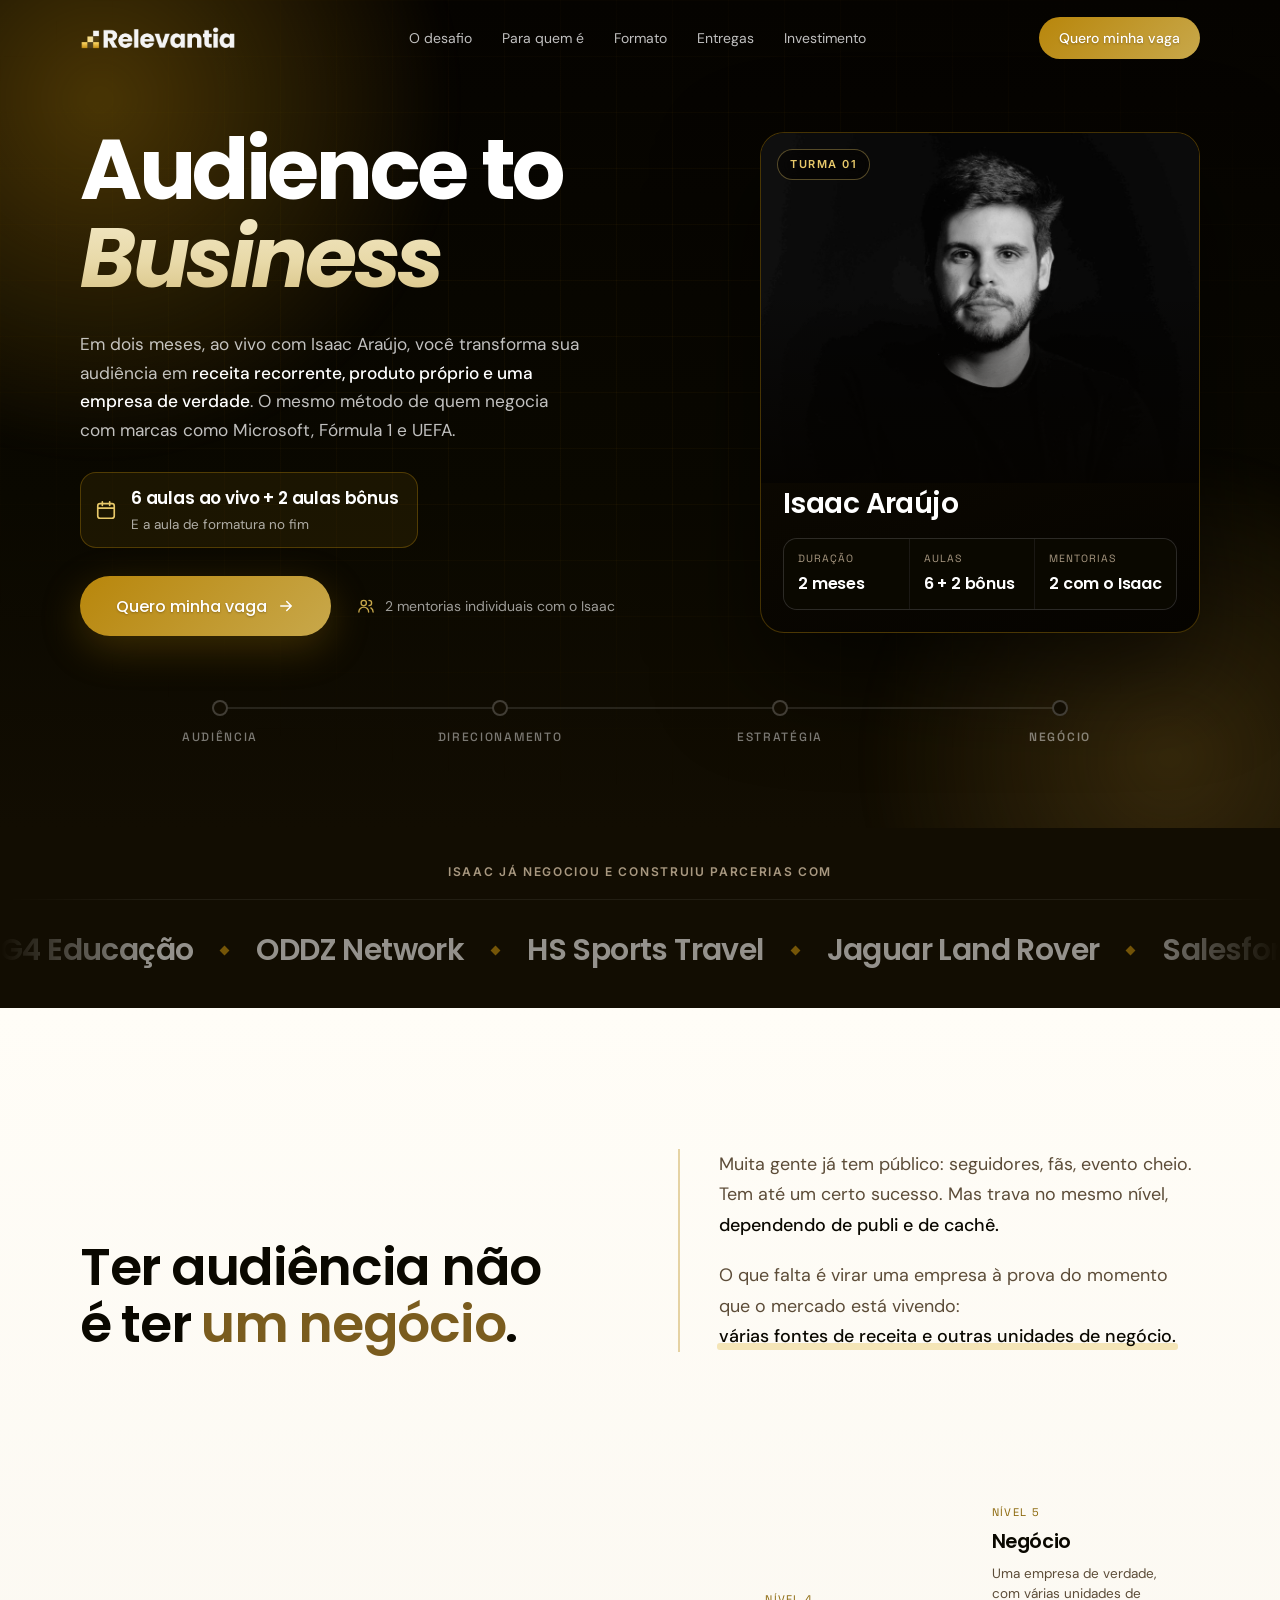
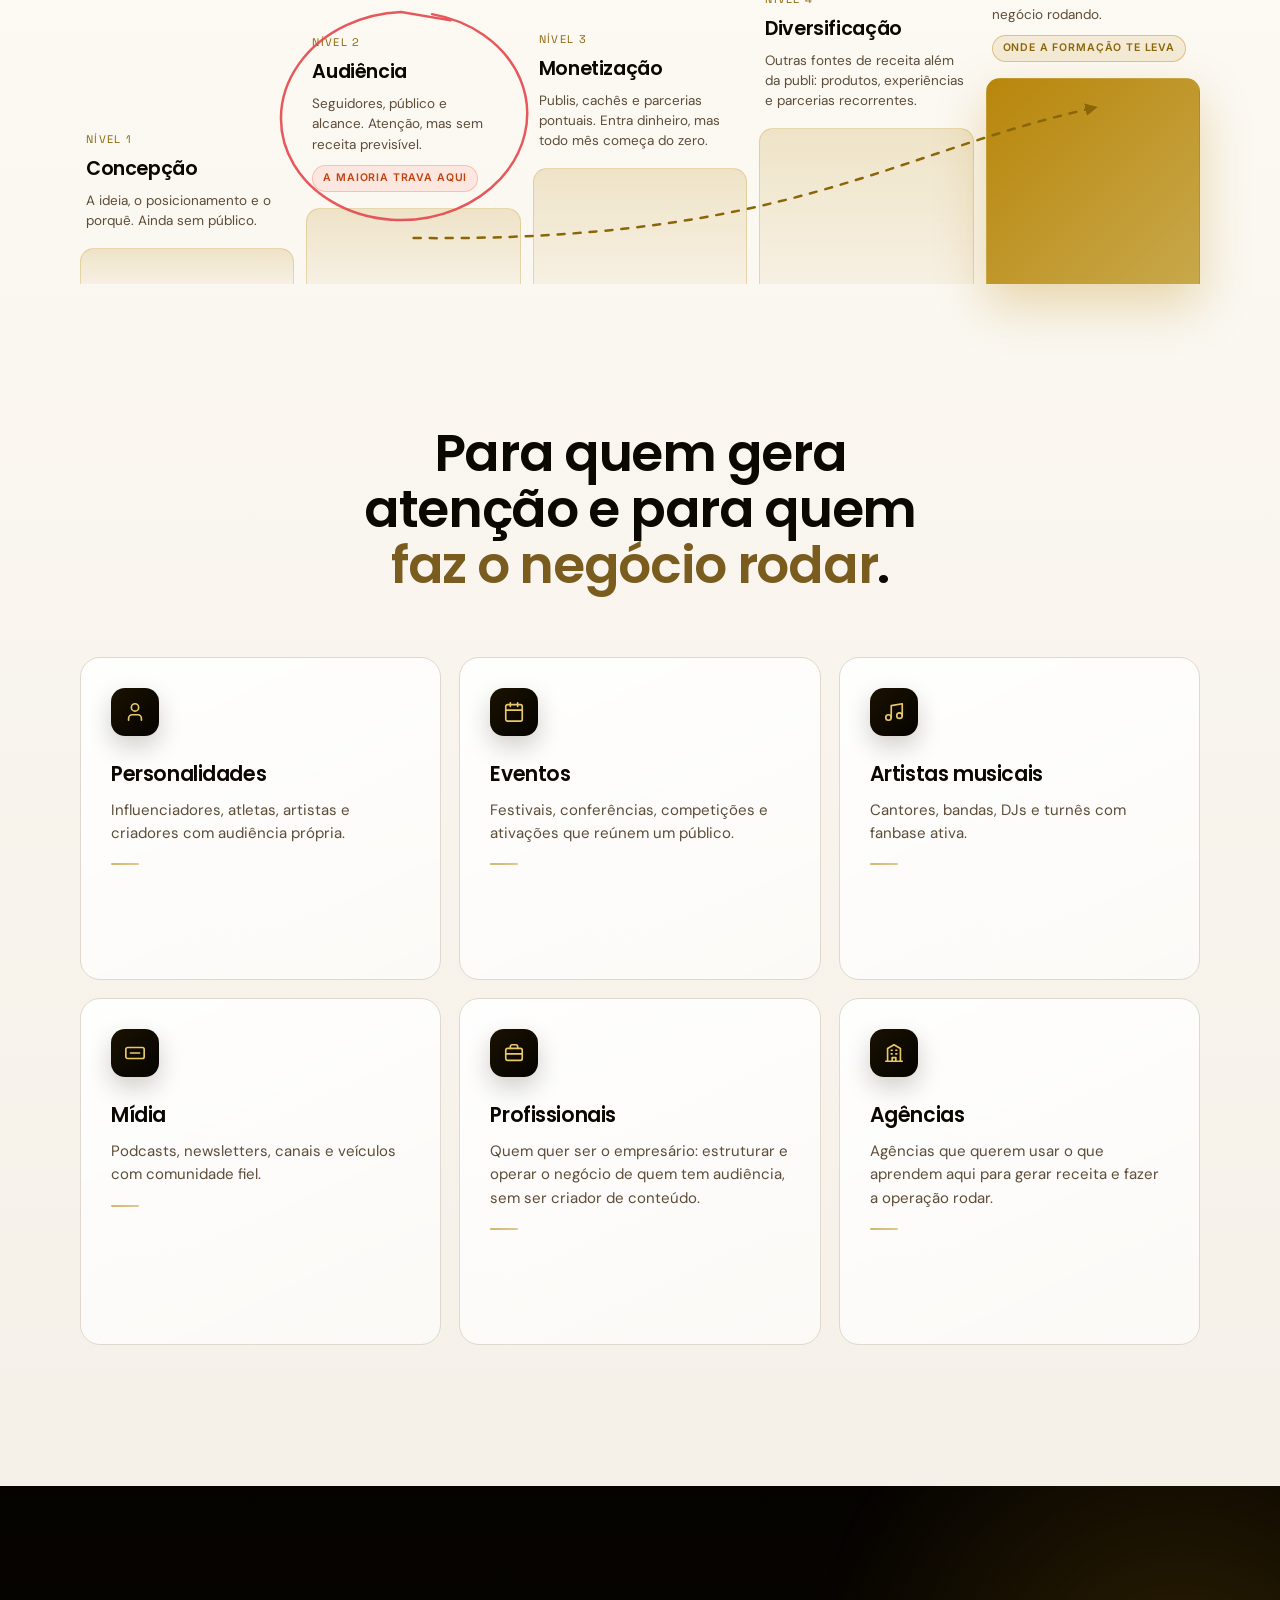
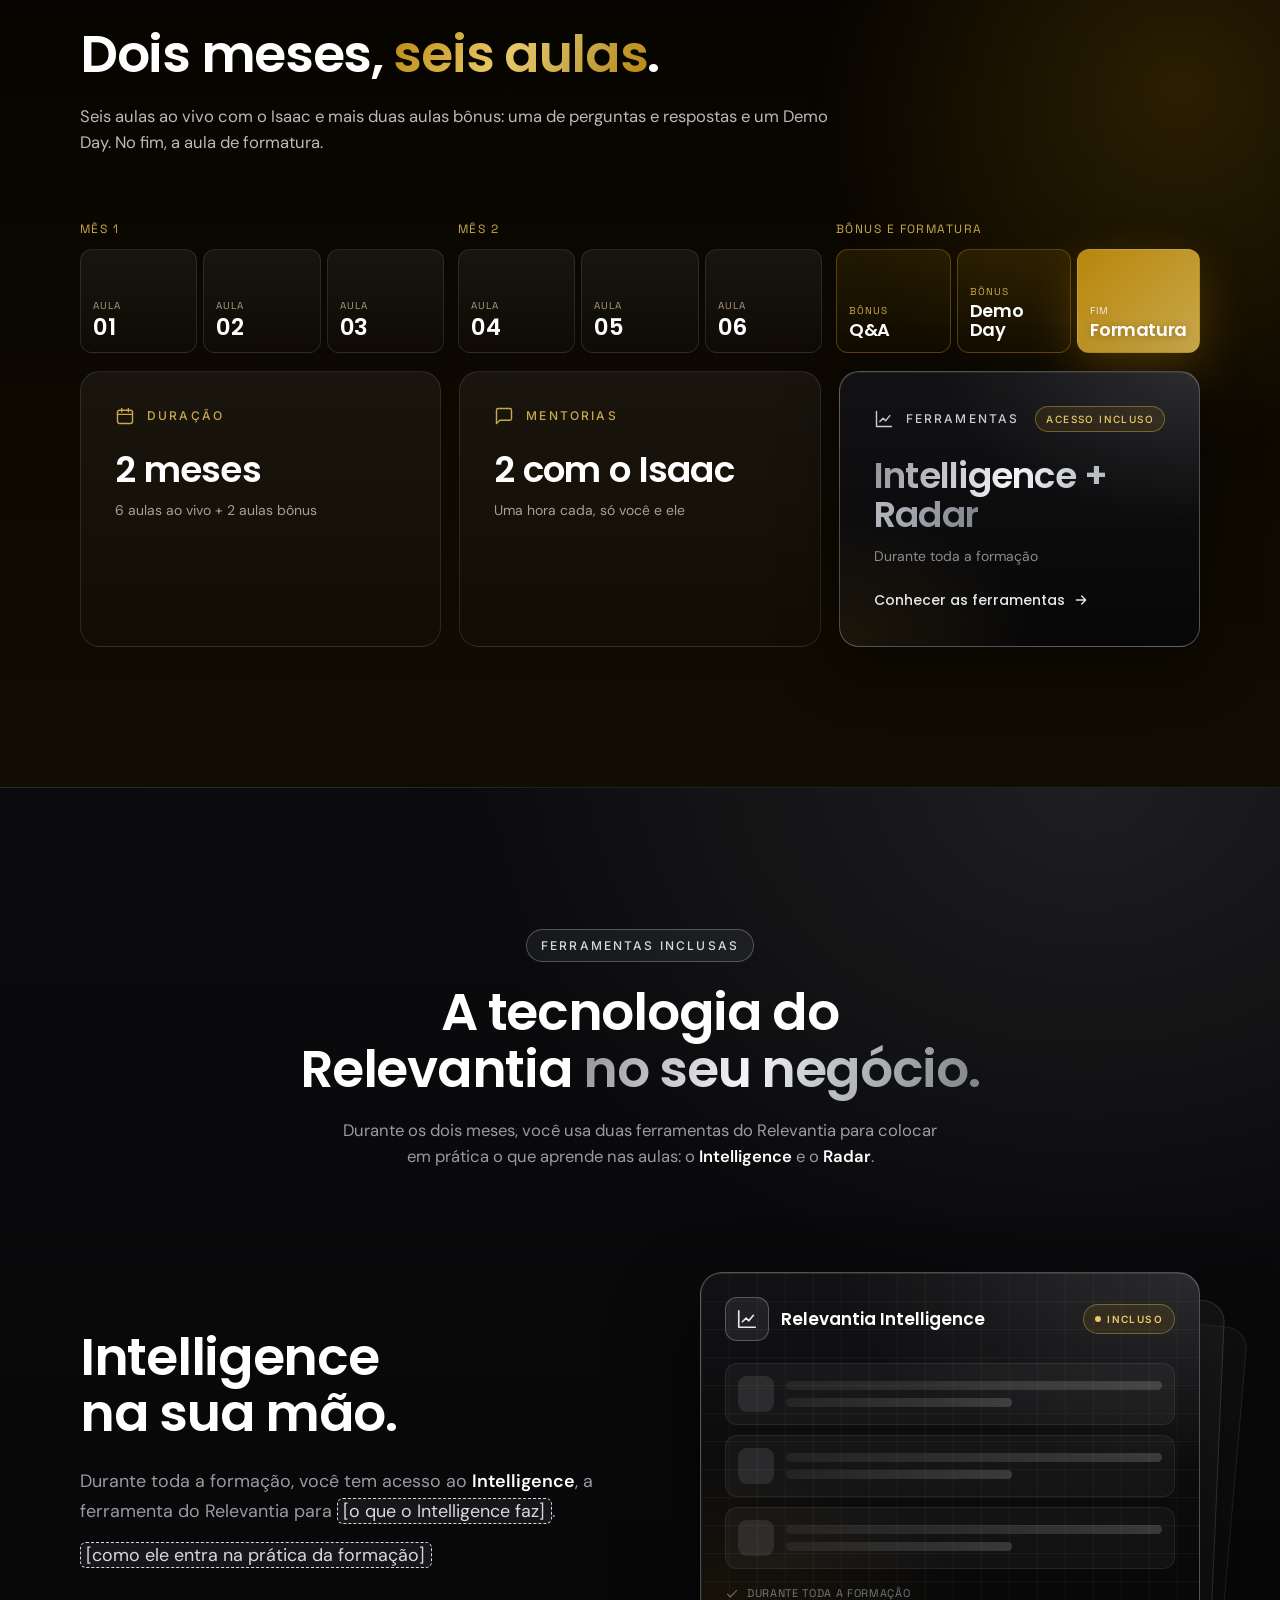
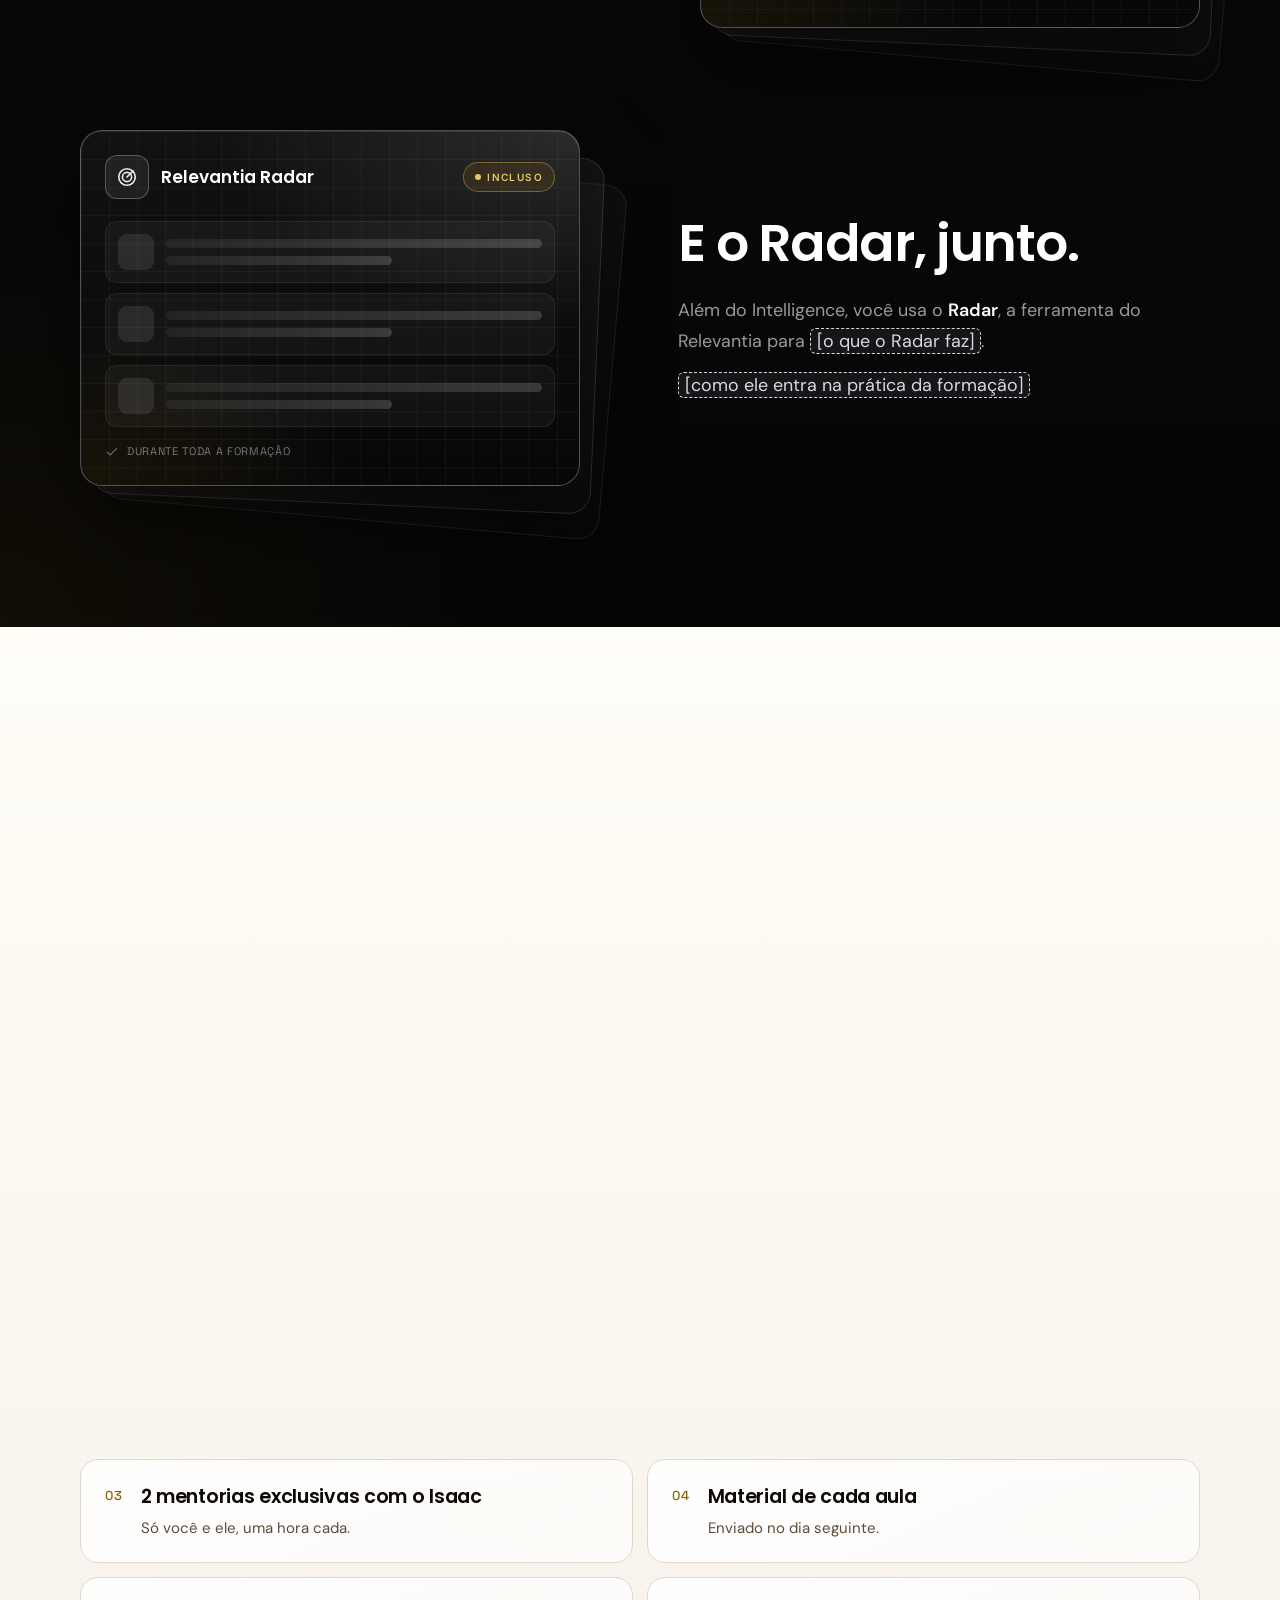
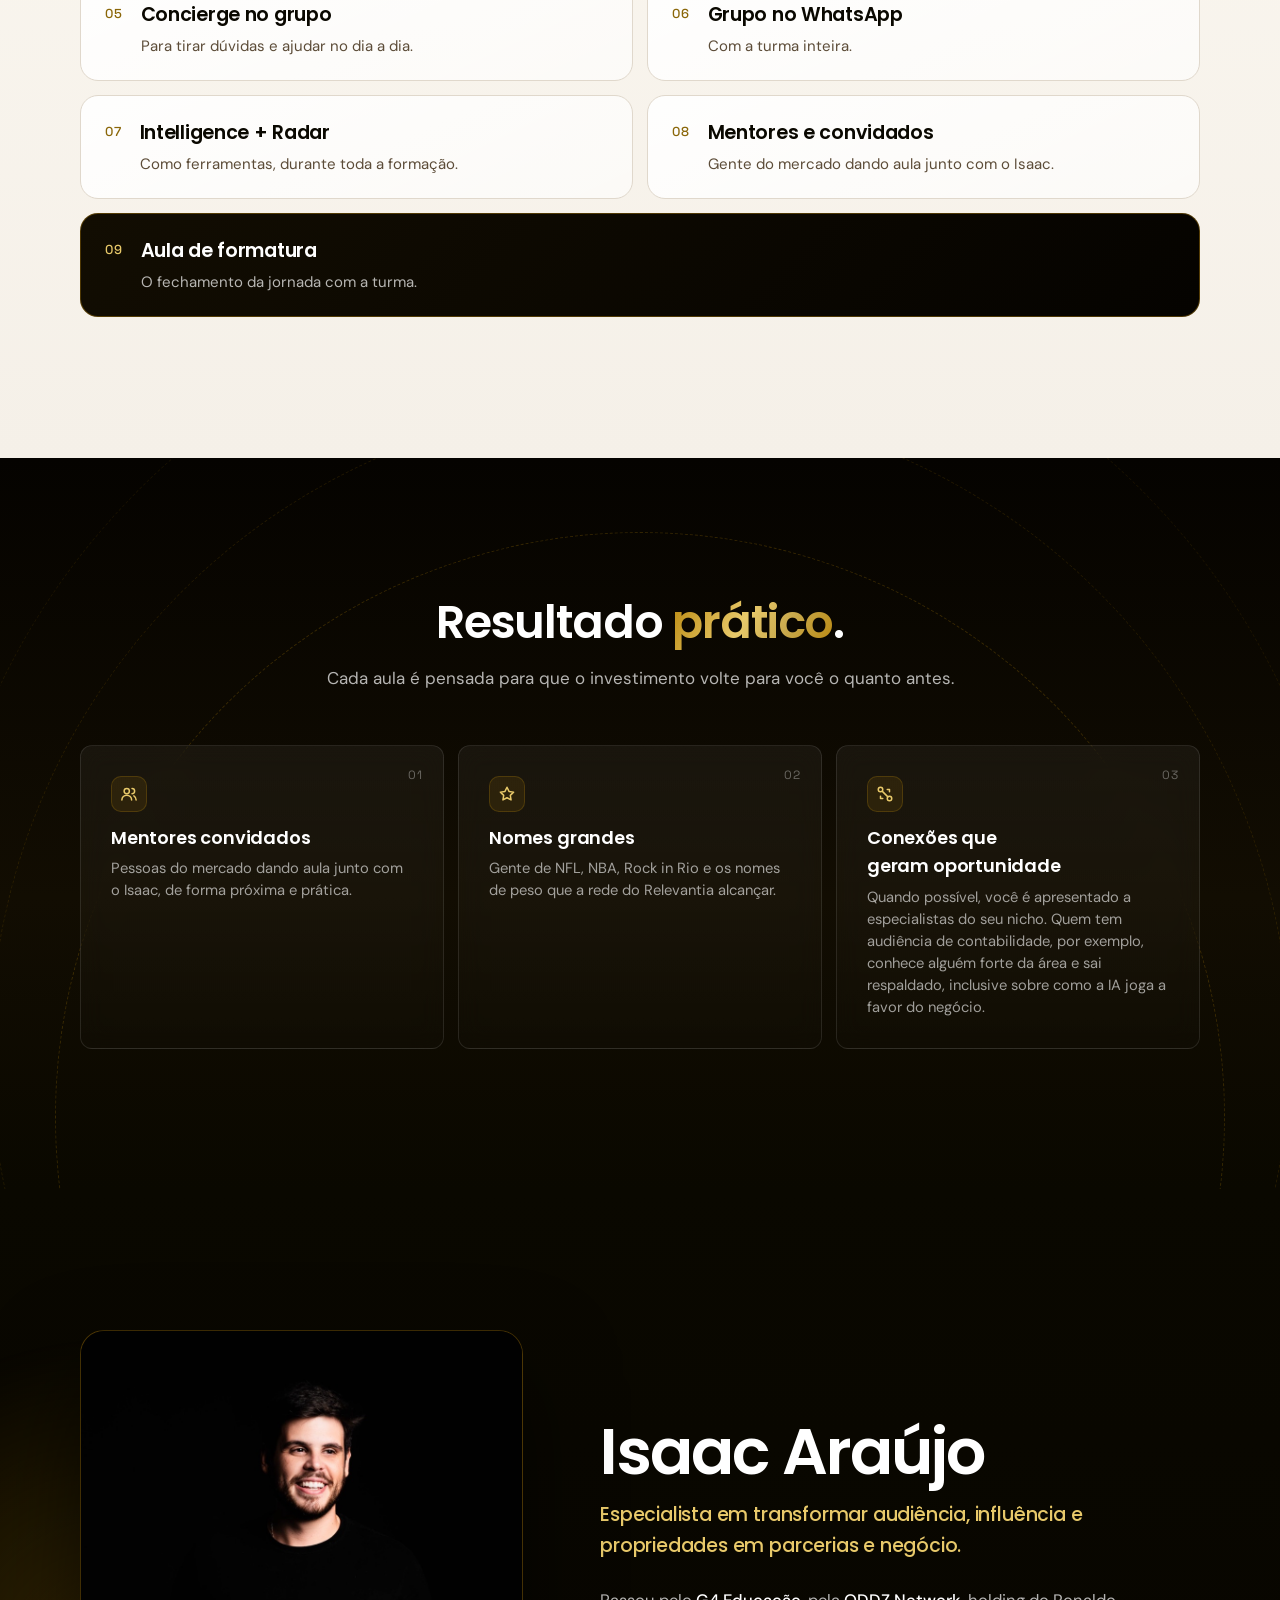
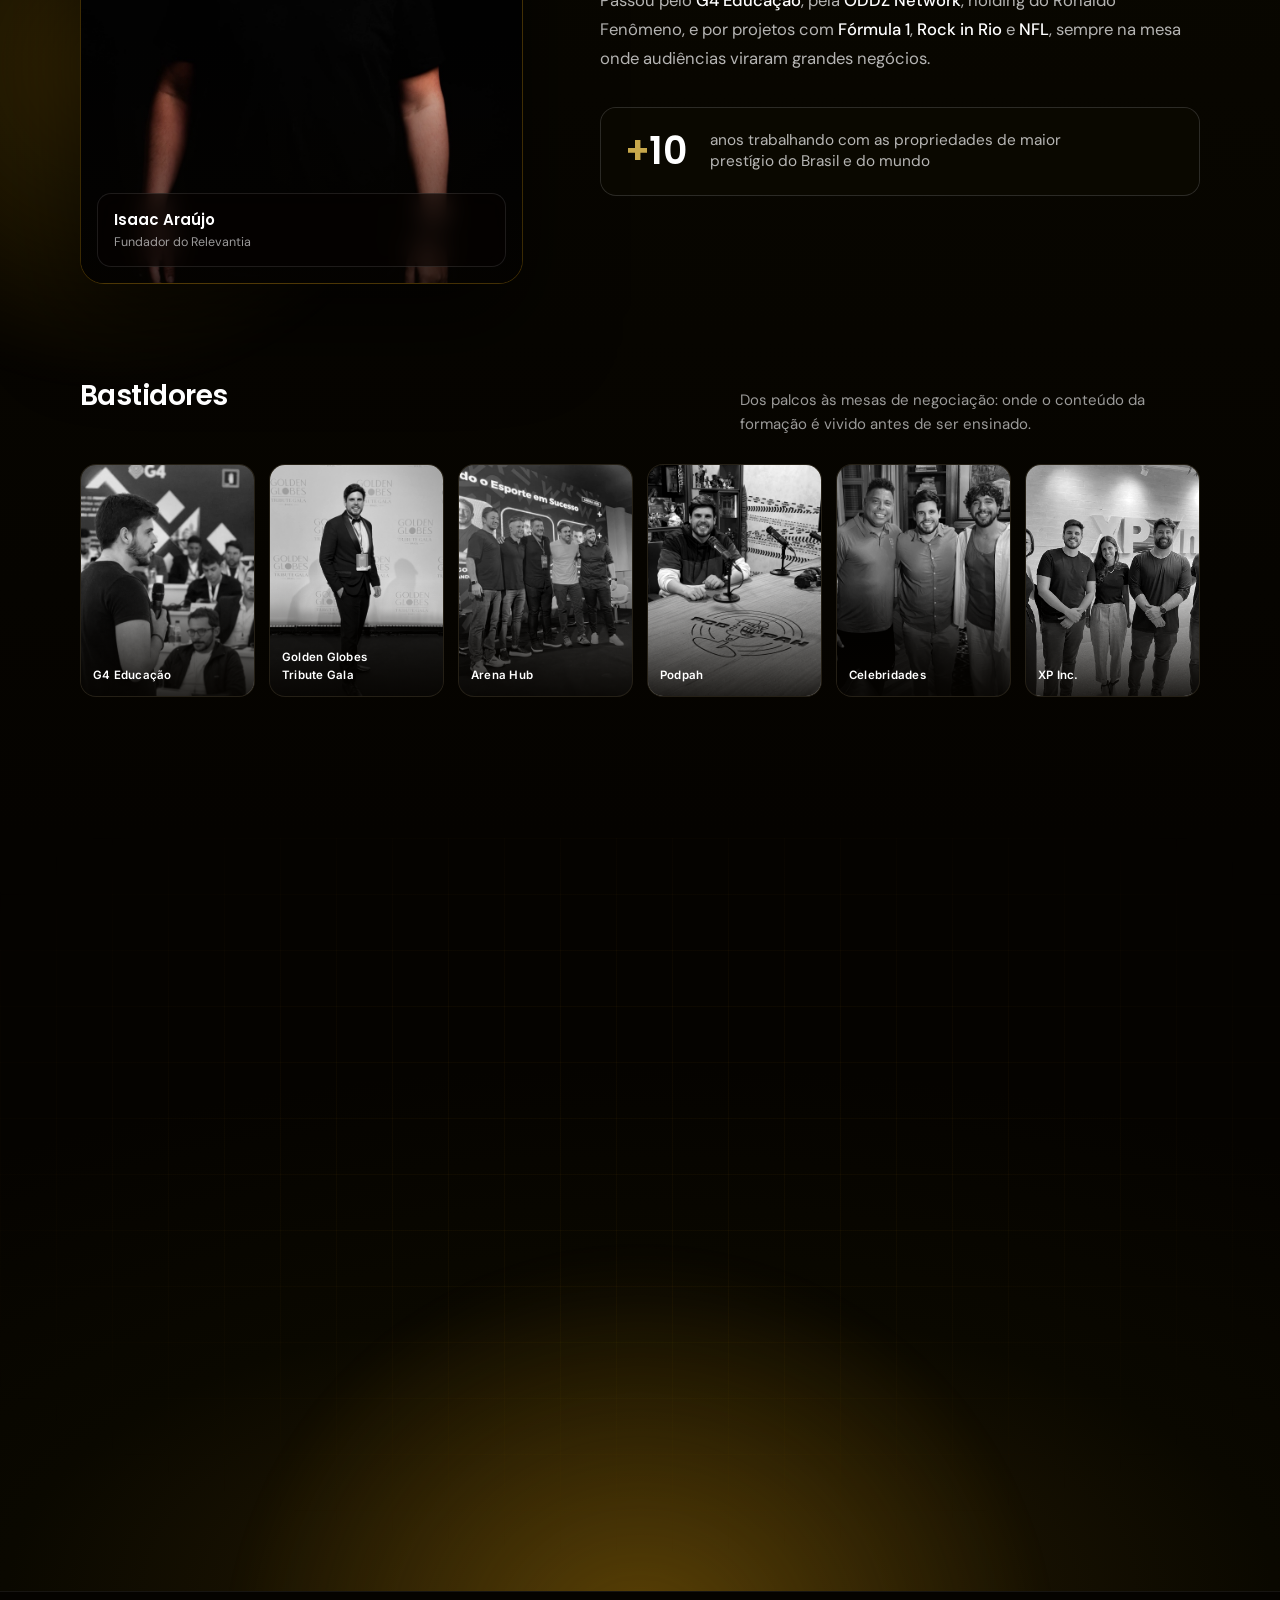
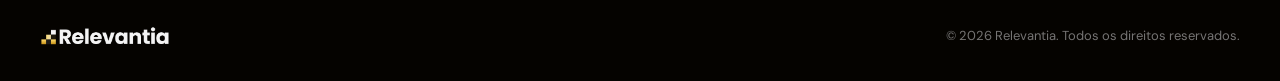
==== formacao/index.html @ 6de2ece1 "Formação: cinco níveis com círculo e seta animados, "do Relevantia" e card do Isaac sem logo - Probl" ====
<!doctype html>
<html lang="pt-BR">
<head>
<meta charset="utf-8">
<meta name="viewport" content="width=device-width, initial-scale=1, viewport-fit=cover">
<title>Audience to Business — Relevantia</title>
<meta name="description" content="Audience to Business, a formação do Relevantia com Isaac Araújo: dois meses para transformar audiência em dinheiro, produto e negócio de verdade. 6 aulas ao vivo, 2 aulas bônus, 2 mentorias individuais e formatura.">
<meta name="theme-color" content="#050300">
<link rel="icon" type="image/png" href="img/mark-relevantia.png">
<link rel="apple-touch-icon" href="img/mark-relevantia.png">
<link rel="preconnect" href="https://fonts.googleapis.com">
<link rel="preconnect" href="https://fonts.gstatic.com" crossorigin>
<link href="https://fonts.googleapis.com/css2?family=Poppins:ital,wght@0,500;0,600;0,700;1,700&family=DM+Sans:opsz,wght@9..40,300;9..40,400;9..40,500;9..40,600&family=Space+Grotesk:wght@400;500;600&family=Inter:wght@500;600&display=swap" rel="stylesheet">
<link rel="stylesheet" href="css/base.css?v=202610082053">
<link rel="stylesheet" href="css/formacao.css?v=202610082053">
</head>
<body>

<div class="progress" id="progress" aria-hidden="true"></div>

<header class="nav" id="nav">
  <div class="wrap nav-in">
    <a href="#top" class="logo" aria-label="Relevantia — início"><img src="img/logo-relevantia.png" alt="Relevantia" width="845" height="130"></a>
    <nav class="nav-links" aria-label="Seções">
      <a href="#problema">O desafio</a>
      <a href="#para-quem">Para quem é</a>
      <a href="#formato">Formato</a>
      <a href="#entregas">Entregas</a>
      <a href="#investimento">Investimento</a>
    </nav>
    <a href="#inscricao" class="btn btn-gold js-cta"><span>Quero minha vaga</span></a>
  </div>
</header>

<main id="top">

<!-- ============ HERO ============ -->
<section class="hero" id="hero">
  <div class="glow g1" aria-hidden="true"></div>
  <div class="glow g2" aria-hidden="true"></div>
  <div class="grid-bg" aria-hidden="true"></div>

  <div class="wrap hero-grid">
    <div class="hero-copy">
      <h1 aria-label="Audience to Business">
        <span class="line"><span style="--d:0">Audience to</span></span>
        <span class="line"><span class="biz" style="--d:1">Business</span></span>
      </h1>
      <p class="lead fade-up" style="--d:4">Em dois meses, ao vivo com Isaac&nbsp;Araújo, você transforma sua audiência em <strong>receita recorrente, produto próprio e uma empresa de verdade</strong>. O mesmo método de quem negocia com marcas como Microsoft, Fórmula&nbsp;1 e UEFA.</p>
      <div class="schedule fade-up" style="--d:5"><svg viewBox="0 0 24 24" fill="none" stroke="currentColor" stroke-width="1.8" stroke-linecap="round" stroke-linejoin="round" aria-hidden="true"><rect x="3" y="5" width="18" height="16" rx="2.5"/><path d="M3 10h18M8 3v4M16 3v4"/></svg><span><b>6 aulas ao vivo + 2 aulas bônus</b><small>E a aula de formatura no fim</small></span></div>
      <div class="hero-cta fade-up" style="--d:6">
        <a href="#inscricao" class="btn btn-gold btn-lg js-cta">Quero minha vaga <svg class="arrow" width="18" height="18" viewBox="0 0 24 24" fill="none" stroke="currentColor" stroke-width="2" stroke-linecap="round" stroke-linejoin="round" aria-hidden="true"><path d="M5 12h14M13 6l6 6-6 6"/></svg></a>
        <span class="hero-meta"><svg viewBox="0 0 24 24" fill="none" stroke="currentColor" stroke-width="1.8" stroke-linecap="round" stroke-linejoin="round" aria-hidden="true"><circle cx="9" cy="8" r="3.5"/><path d="M2.5 20a6.5 6.5 0 0113 0"/><path d="M16 4.5a3.5 3.5 0 010 7M18.5 14.5a6.5 6.5 0 013 5.5"/></svg>2 mentorias individuais com o Isaac</span>
      </div>
    </div>

    <figure class="pass fade-up" style="--d:3" aria-label="Resumo da formação Audience to Business">
      <div class="pass-photo">
        <img src="img/isaac-retrato.jpg" alt="Isaac Araújo, fundador do Relevantia" width="933" height="1400" fetchpriority="high">
        <span class="pass-tag">Turma 01</span>
      </div>
      <div class="pass-body">
        <div class="pass-head">
          <div><b>Isaac Araújo</b></div>
        </div>
        <dl class="pass-facts">
          <div><dt>Duração</dt><dd>2 meses</dd></div>
          <div><dt>Aulas</dt><dd>6 + 2 bônus</dd></div>
          <div><dt>Mentorias</dt><dd>2 com o Isaac</dd></div>
        </dl>
      </div>
    </figure>
  </div>

  <!-- jornada animada: da audiência ao negócio -->
  <div class="wrap">
    <ol class="jornada fade-up" style="--d:7" aria-label="A jornada: audiência, direcionamento, estratégia, negócio">
      <li><span class="j-dot"></span><b>Audiência</b></li>
      <li><span class="j-dot"></span><b>Direcionamento</b></li>
      <li><span class="j-dot"></span><b>Estratégia</b></li>
      <li><span class="j-dot"></span><b>Negócio</b></li>
    </ol>
  </div>
</section>

<!-- ============ AUTORIDADE ============ -->
<section class="proof" aria-label="Com quem Isaac Araújo já trabalhou">
  <div class="wrap"><p class="proof-lbl">Isaac já negociou e construiu parcerias com</p></div>
  <div class="marquee">
    <div class="marquee-track">
      <span>G4 Educação</span><span>ODDZ Network</span><span>HS Sports Travel</span><span>Jaguar Land Rover</span><span>Salesforce</span><span>Microsoft</span><span>Fórmula 1</span><span>UEFA</span><span>NFL</span>
      <span>G4 Educação</span><span>ODDZ Network</span><span>HS Sports Travel</span><span>Jaguar Land Rover</span><span>Salesforce</span><span>Microsoft</span><span>Fórmula 1</span><span>UEFA</span><span>NFL</span>
    </div>
  </div>
</section>

<!-- ============ O PROBLEMA + PARA QUEM É ============ -->
<section class="sec on-cream" id="problema">
  <div class="wrap prob-grid">
    <div class="sec-head">
      <h2 class="rv rv-blur">Ter audiência não é ter <span class="bronze-text">um negócio</span>.</h2>
    </div>
    <div class="pain-copy rv" style="--d:1">
      <p>Muita gente já tem público: seguidores, fãs, evento cheio. Tem até um certo sucesso. Mas trava no mesmo nível, <span class="hl">dependendo de publi e de cachê.</span></p>
      <p>O que falta é virar uma empresa à prova do momento que o mercado está vivendo: <span class="mark">várias fontes de receita e outras unidades de negócio.</span></p>
    </div>

    <div class="niveis-box">
      <ol class="niveis rv" style="--d:2" aria-label="Os cinco níveis: concepção, audiência, monetização, diversificação e negócio. A maioria trava na audiência; a formação leva até o negócio.">
        <li class="nivel n1">
          <div class="nivel-bar"></div>
          <div class="nivel-txt"><span class="nivel-n">Nível 1</span><h3>Concepção</h3><p>A ideia, o posicionamento e o porquê. Ainda sem público.</p></div>
        </li>
        <li class="nivel n2">
          <div class="nivel-bar"></div>
          <div class="nivel-txt"><span class="nivel-n">Nível 2</span><h3>Audiência</h3><p>Seguidores, público e alcance. Atenção, mas sem receita previsível.</p><span class="nivel-flag">A maioria trava aqui</span></div>
        </li>
        <li class="nivel n3">
          <div class="nivel-bar"></div>
          <div class="nivel-txt"><span class="nivel-n">Nível 3</span><h3>Monetização</h3><p>Publis, cachês e parcerias pontuais. Entra dinheiro, mas todo mês começa do zero.</p></div>
        </li>
        <li class="nivel n4">
          <div class="nivel-bar"></div>
          <div class="nivel-txt"><span class="nivel-n">Nível 4</span><h3>Diversificação</h3><p>Outras fontes de receita além da publi: produtos, experiências e parcerias recorrentes.</p></div>
        </li>
        <li class="nivel n5">
          <div class="nivel-bar"></div>
          <div class="nivel-txt"><span class="nivel-n">Nível 5</span><h3>Negócio</h3><p>Uma empresa de verdade, com várias unidades de negócio rodando.</p><span class="nivel-flag gold">Onde a formação te leva</span></div>
        </li>
      </ol>
      <!-- círculo vermelho no nível 2 e seta até o nível 5 (posicionados pelo JS) -->
      <svg class="niveis-fx" aria-hidden="true">
        <defs>
          <marker id="nv-head" viewBox="0 0 10 10" refX="6" refY="5" markerWidth="5" markerHeight="5" orient="auto-start-reverse"><path d="M0 0 L10 5 L0 10 z" fill="#8A6608"/></marker>
          <mask id="nv-mask" maskUnits="userSpaceOnUse"><path class="fx-reveal" pathLength="1" fill="none" stroke="#fff" stroke-width="22" stroke-linecap="round"/></mask>
        </defs>
        <path class="fx-circle" pathLength="1" fill="none"/>
        <g mask="url(#nv-mask)"><path class="fx-arrow" fill="none" marker-end="url(#nv-head)"/></g>
      </svg>
    </div>
  </div>

  <div class="wrap para-quem" id="para-quem">
    <div class="sec-head center">
      <h2 class="rv rv-blur">Para quem gera atenção e para quem <span class="bronze-text">faz o negócio rodar</span>.</h2>
    </div>

    <div class="formatos formatos-6">
      <article class="formato rv" style="--d:0">
        <div class="ico"><svg viewBox="0 0 24 24" fill="none" stroke="currentColor" stroke-width="1.8" stroke-linecap="round" stroke-linejoin="round"><circle cx="12" cy="7" r="4"/><path d="M5 21v-2a4 4 0 0 1 4-4h6a4 4 0 0 1 4 4v2"/></svg></div>
        <h3>Personalidades</h3>
        <p>Influenciadores, atletas, artistas e criadores com audiência própria.</p>
        <div class="formato-div"></div>
        <div class="tipos"><span>Influenciadores</span><span>Atletas</span><span>Criadores</span><span>Embaixadores</span></div>
      </article>
      <article class="formato rv" style="--d:1">
        <div class="ico"><svg viewBox="0 0 24 24" fill="none" stroke="currentColor" stroke-width="1.8" stroke-linecap="round" stroke-linejoin="round"><rect x="3" y="4" width="18" height="18" rx="2"/><path d="M16 2v4M8 2v4M3 10h18"/></svg></div>
        <h3>Eventos</h3>
        <p>Festivais, conferências, competições e ativações que reúnem um público.</p>
        <div class="formato-div"></div>
        <div class="tipos"><span>Festivais</span><span>Conferências</span><span>Esportivos</span><span>Premiações</span></div>
      </article>
      <article class="formato rv" style="--d:2">
        <div class="ico"><svg viewBox="0 0 24 24" fill="none" stroke="currentColor" stroke-width="1.8" stroke-linecap="round" stroke-linejoin="round"><path d="M9 18V5l12-2v13"/><circle cx="6" cy="18" r="3"/><circle cx="18" cy="16" r="3"/></svg></div>
        <h3>Artistas musicais</h3>
        <p>Cantores, bandas, DJs e turnês com fanbase ativa.</p>
        <div class="formato-div"></div>
        <div class="tipos"><span>Cantores</span><span>Bandas</span><span>DJs</span><span>Turnês</span></div>
      </article>
      <article class="formato rv" style="--d:3">
        <div class="ico"><svg viewBox="0 0 24 24" fill="none" stroke="currentColor" stroke-width="1.8" stroke-linecap="round" stroke-linejoin="round"><rect x="2" y="6" width="20" height="12" rx="2"/><path d="M7 12h10"/></svg></div>
        <h3>Mídia</h3>
        <p>Podcasts, newsletters, canais e veículos com comunidade fiel.</p>
        <div class="formato-div"></div>
        <div class="tipos"><span>Podcasts</span><span>Newsletters</span><span>Canais</span><span>Streamers</span></div>
      </article>
      <article class="formato rv" style="--d:4">
        <div class="ico"><svg viewBox="0 0 24 24" fill="none" stroke="currentColor" stroke-width="1.8" stroke-linecap="round" stroke-linejoin="round"><rect x="3" y="7" width="18" height="13" rx="2"/><path d="M8 7V5a2 2 0 0 1 2-2h4a2 2 0 0 1 2 2v2M3 13h18"/></svg></div>
        <h3>Profissionais</h3>
        <p>Quem quer ser o empresário: estruturar e operar o negócio de quem tem audiência, sem ser criador de conteúdo.</p>
        <div class="formato-div"></div>
        <div class="tipos"><span>Gestores</span><span>Empreendedores</span><span>Sócios de talentos</span></div>
      </article>
      <article class="formato rv" style="--d:5">
        <div class="ico"><svg viewBox="0 0 24 24" fill="none" stroke="currentColor" stroke-width="1.8" stroke-linecap="round" stroke-linejoin="round"><path d="M3 21h18M5 21V7l7-4 7 4v14"/><path d="M9 9h1M14 9h1M9 13h1M14 13h1M10 21v-4h4v4"/></svg></div>
        <h3>Agências</h3>
        <p>Agências que querem usar o que aprendem aqui para gerar receita e fazer a operação rodar.</p>
        <div class="formato-div"></div>
        <div class="tipos"><span>Agências de talentos</span><span>Influência</span><span>Produtoras</span></div>
      </article>
    </div>
  </div>
</section>

<!-- ============ FORMATO ============ -->
<section class="sec how" id="formato">
  <div class="glow g1" aria-hidden="true"></div>
  <div class="wrap" style="position:relative">
    <div class="sec-head">
      <h2 class="rv rv-blur">Dois meses, <span class="gold-text">seis aulas</span>.</h2>
      <p class="sub rv" style="--d:1">Seis aulas ao vivo com o Isaac e mais duas aulas bônus: uma de perguntas e respostas e um Demo Day. No fim, a aula de formatura.</p>
    </div>

    <div class="trilha rv" style="--d:2" aria-label="Seis aulas em dois meses, duas aulas bônus e a aula de formatura">
      <div class="mes">
        <span class="mes-lbl">Mês 1</span>
        <ol class="aulas"><li><small>Aula</small>01</li><li><small>Aula</small>02</li><li><small>Aula</small>03</li></ol>
      </div>
      <div class="mes">
        <span class="mes-lbl">Mês 2</span>
        <ol class="aulas"><li><small>Aula</small>04</li><li><small>Aula</small>05</li><li><small>Aula</small>06</li></ol>
      </div>
      <div class="mes">
        <span class="mes-lbl">Bônus e formatura</span>
        <ol class="aulas aulas-bonus"><li><small>Bônus</small>Q&amp;A</li><li><small>Bônus</small>Demo Day</li><li class="aula-formatura"><small>Fim</small>Formatura</li></ol>
      </div>
    </div>

    <div class="how-cards">
      <div class="how-card rv" style="--d:0">
        <div class="lbl"><svg viewBox="0 0 24 24" fill="none" stroke="currentColor" stroke-width="1.7" stroke-linecap="round" stroke-linejoin="round"><rect x="3" y="5" width="18" height="16" rx="2.5"/><path d="M3 10h18M8 3v4M16 3v4"/></svg>Duração</div>
        <div class="val big">2 meses</div>
        <span class="when-start">6 aulas ao vivo + 2 aulas bônus</span>
      </div>
      <div class="how-card rv" style="--d:1">
        <div class="lbl"><svg viewBox="0 0 24 24" fill="none" stroke="currentColor" stroke-width="1.7" stroke-linecap="round" stroke-linejoin="round"><path d="M21 15a2 2 0 0 1-2 2H7l-4 4V5a2 2 0 0 1 2-2h14a2 2 0 0 1 2 2z"/></svg>Mentorias</div>
        <div class="val big">2 com o Isaac</div>
        <span class="when-start">Uma hora cada, só você e ele</span>
      </div>
      <a href="#ferramentas" class="how-card how-tools rv" style="--d:2" aria-label="Ferramentas: Intelligence + Radar. Ver como funcionam">
        <div class="lbl"><svg viewBox="0 0 24 24" fill="none" stroke="currentColor" stroke-width="1.7" stroke-linecap="round" stroke-linejoin="round"><path d="M3 3v18h18"/><path d="m7 15 4-4 3 3 5-6"/></svg>Ferramentas<span class="tools-pill">Acesso incluso</span></div>
        <div class="val big"><span class="tools-text">Intelligence + Radar</span></div>
        <span class="when-start">Durante toda a formação</span>
        <span class="tools-go">Conhecer as ferramentas <svg width="16" height="16" viewBox="0 0 24 24" fill="none" stroke="currentColor" stroke-width="2" stroke-linecap="round" stroke-linejoin="round" aria-hidden="true"><path d="M5 12h14M13 6l6 6-6 6"/></svg></span>
      </a>
    </div>
  </div>
</section>

<!-- ============ FERRAMENTAS: INTELLIGENCE + RADAR ============ -->
<section class="sec ferramentas" id="ferramentas">
  <div class="wrap">
    <div class="sec-head center tools-head">
      <span class="tools-eyebrow rv">Ferramentas inclusas</span>
      <h2 class="rv rv-blur" style="--d:1">A tecnologia do Relevantia <span class="silver-grad">no seu negócio.</span></h2>
      <p class="sub rv" style="--d:2">Durante os dois meses, você usa duas ferramentas do Relevantia para colocar em prática o que aprende nas aulas: o <b>Intelligence</b> e o <b>Radar</b>.</p>
    </div>
  </div>

  <!-- ============ INTELLIGENCE (texto a completar quando chegar o acesso à ferramenta) ============ -->
  <div class="wrap lab-grid intel" id="intelligence">
    <div>
      <div class="sec-head"><h2 class="rv rv-blur">Intelligence na sua mão.</h2></div>
      <p class="body rv" style="--d:1">Durante toda a formação, você tem acesso ao <b>Intelligence</b>, a ferramenta do Relevantia para <span class="ph">[o que o Intelligence faz]</span>.</p>
      <p class="body rv" style="--d:2;margin-top:14px"><span class="ph">[como ele entra na prática da formação]</span></p>
    </div>

    <div class="lab-vis" aria-hidden="true">
      <div class="lab-back b2"></div>
      <div class="lab-back"></div>
      <div class="lab-card rv">
        <div class="lab-top">
          <div class="t">
            <span class="lock"><svg viewBox="0 0 24 24" fill="none" stroke="currentColor" stroke-width="1.8" stroke-linecap="round" stroke-linejoin="round"><path d="M3 3v18h18"/><path d="m7 15 4-4 3 3 5-6"/></svg></span>
            <div><b>Relevantia Intelligence</b></div>
          </div>
          <span class="access"><i></i>Incluso</span>
        </div>
        <div class="lab-rows">
          <div class="lab-row"><span class="sq"></span><div><div class="sk"></div><div class="sk"></div></div></div>
          <div class="lab-row"><span class="sq"></span><div><div class="sk"></div><div class="sk"></div></div></div>
          <div class="lab-row"><span class="sq"></span><div><div class="sk"></div><div class="sk"></div></div></div>
        </div>
        <div class="lab-note"><svg width="14" height="14" viewBox="0 0 24 24" fill="none" stroke="currentColor" stroke-width="1.8" stroke-linecap="round" stroke-linejoin="round"><path d="M20 6 9 17l-5-5"/></svg>Durante toda a formação</div>
      </div>
    </div>
  </div>

  <!-- ============ RADAR (texto a completar quando chegar o acesso à ferramenta) ============ -->
  <div class="wrap lab-grid intel radar" id="radar">
    <div>
      <div class="sec-head"><h2 class="rv rv-blur">E o Radar, junto.</h2></div>
      <p class="body rv" style="--d:1">Além do Intelligence, você usa o <b>Radar</b>, a ferramenta do Relevantia para <span class="ph">[o que o Radar faz]</span>.</p>
      <p class="body rv" style="--d:2;margin-top:14px"><span class="ph">[como ele entra na prática da formação]</span></p>
    </div>

    <div class="lab-vis" aria-hidden="true">
      <div class="lab-back b2"></div>
      <div class="lab-back"></div>
      <div class="lab-card rv">
        <div class="lab-top">
          <div class="t">
            <span class="lock"><svg viewBox="0 0 24 24" fill="none" stroke="currentColor" stroke-width="1.8" stroke-linecap="round" stroke-linejoin="round"><circle cx="12" cy="12" r="9"/><circle cx="12" cy="12" r="5"/><path d="M12 12 18.4 5.6"/></svg></span>
            <div><b>Relevantia Radar</b></div>
          </div>
          <span class="access"><i></i>Incluso</span>
        </div>
        <div class="lab-rows">
          <div class="lab-row"><span class="sq"></span><div><div class="sk"></div><div class="sk"></div></div></div>
          <div class="lab-row"><span class="sq"></span><div><div class="sk"></div><div class="sk"></div></div></div>
          <div class="lab-row"><span class="sq"></span><div><div class="sk"></div><div class="sk"></div></div></div>
        </div>
        <div class="lab-note"><svg width="14" height="14" viewBox="0 0 24 24" fill="none" stroke="currentColor" stroke-width="1.8" stroke-linecap="round" stroke-linejoin="round"><path d="M20 6 9 17l-5-5"/></svg>Durante toda a formação</div>
      </div>
    </div>
  </div>
</section>


<!-- ============ POR QUE AGORA ============ -->
<section class="sec on-cream" id="agora">
  <div class="wrap agora-grid">
    <div class="sec-head">
      <h2 class="rv rv-blur">Fim de ano, <span class="bronze-text">ciclo novo</span>.</h2>
      <p class="sub rv" style="--d:1">O ano está fechando e um ciclo novo começa. A formação aproveita essa virada para você entrar no próximo ano com o negócio já estruturado.</p>
    </div>
    <ol class="motivos">
      <li class="rv" style="--d:0"><span class="mk">a</span><p>Dois meses fecham o ano e entregam você <b>pronto para executar em janeiro.</b></p></li>
      <li class="rv" style="--d:1"><span class="mk">b</span><p>O intervalo entre as aulas dá <b>tempo de aplicar</b> entre um encontro e outro.</p></li>
      <li class="rv" style="--d:2"><span class="mk">c</span><p>A formatura fecha o ciclo como <b>um coroamento</b> da jornada.</p></li>
    </ol>
  </div>

  <!-- ============ ENTREGAS ============ -->
  <div class="wrap entregas-sec" id="entregas">
    <div class="sec-head center">
      <h2 class="rv rv-blur">O que você recebe.</h2>
    </div>
    <ol class="entregas">
      <li class="entrega rv" style="--d:0"><span class="n">01</span><div><h3>6 aulas ao vivo com o Isaac</h3><p>Ao longo de dois meses.</p></div></li>
      <li class="entrega rv" style="--d:1"><span class="n">02</span><div><h3>2 aulas bônus</h3><p>Uma de perguntas e respostas e um Demo Day.</p></div></li>
      <li class="entrega rv" style="--d:2"><span class="n">03</span><div><h3>2 mentorias exclusivas com o Isaac</h3><p>Só você e ele, uma hora cada.</p></div></li>
      <li class="entrega rv" style="--d:3"><span class="n">04</span><div><h3>Material de cada aula</h3><p>Enviado no dia seguinte.</p></div></li>
      <li class="entrega rv" style="--d:4"><span class="n">05</span><div><h3>Concierge no grupo</h3><p>Para tirar dúvidas e ajudar no dia a dia.</p></div></li>
      <li class="entrega rv" style="--d:5"><span class="n">06</span><div><h3>Grupo no WhatsApp</h3><p>Com a turma inteira.</p></div></li>
      <li class="entrega rv" style="--d:6"><span class="n">07</span><div><h3>Intelligence + Radar</h3><p>Como ferramentas, durante toda a formação.</p></div></li>
      <li class="entrega rv" style="--d:7"><span class="n">08</span><div><h3>Mentores e convidados</h3><p>Gente do mercado dando aula junto com o Isaac.</p></div></li>
      <li class="entrega entrega-gold rv" style="--d:8"><span class="n">09</span><div><h3>Aula de formatura</h3><p>O fechamento da jornada com a turma.</p></div></li>
    </ol>
  </div>
</section>

<!-- ============ CONTEÚDO ============ -->
<section class="mundo conteudo" id="conteudo">
  <div class="mundo-bg" aria-hidden="true">
    <div class="mundo-orbit"></div>
    <div class="mundo-orbit mundo-orbit-2"></div>
    <div class="mundo-orbit mundo-orbit-3"></div>
  </div>
  <div class="wrap mundo-inner">
    <div class="sec-head center mundo-head">
      <h2 class="rv rv-blur">Resultado <span class="gold-text">prático</span>.</h2>
      <p class="rv" style="--d:1">Cada aula é pensada para que o investimento volte para você o quanto antes.</p>
    </div>

    <div class="mundo-cards conteudo-cards">
      <div class="mundo-card rv" style="--d:0">
        <span class="conteudo-n">01</span>
        <div class="mundo-card-icon"><svg viewBox="0 0 24 24" fill="none" stroke="currentColor" stroke-width="2" stroke-linecap="round" stroke-linejoin="round"><circle cx="9" cy="8" r="3.5"/><path d="M2.5 20a6.5 6.5 0 0113 0"/><path d="M16 4.5a3.5 3.5 0 010 7M18.5 14.5a6.5 6.5 0 013 5.5"/></svg></div>
        <h4>Mentores convidados</h4>
        <p>Pessoas do mercado dando aula junto com o Isaac, de forma próxima e prática.</p>
      </div>
      <div class="mundo-card rv" style="--d:1">
        <span class="conteudo-n">02</span>
        <div class="mundo-card-icon"><svg viewBox="0 0 24 24" fill="none" stroke="currentColor" stroke-width="2" stroke-linecap="round" stroke-linejoin="round"><path d="m12 3 2.7 5.6 6.1.9-4.4 4.3 1 6.1L12 17l-5.4 2.9 1-6.1-4.4-4.3 6.1-.9z"/></svg></div>
        <h4>Nomes grandes</h4>
        <p>Gente de NFL, NBA, Rock in Rio e os nomes de peso que a rede do Relevantia alcançar.</p>
      </div>
      <div class="mundo-card rv" style="--d:2">
        <span class="conteudo-n">03</span>
        <div class="mundo-card-icon"><svg viewBox="0 0 24 24" fill="none" stroke="currentColor" stroke-width="2" stroke-linecap="round" stroke-linejoin="round"><circle cx="6" cy="6" r="3"/><circle cx="18" cy="18" r="3"/><path d="M8.5 8.5 15.5 15.5M18 9V6h-3M6 15v3h3"/></svg></div>
        <h4>Conexões que geram oportunidade</h4>
        <p>Quando possível, você é apresentado a especialistas do seu nicho. Quem tem audiência de contabilidade, por exemplo, conhece alguém forte da área e sai respaldado, inclusive sobre como a IA joga a favor do negócio.</p>
      </div>
    </div>
  </div>
</section>

<!-- ============ QUEM CONDUZ ============ -->
<section class="sec host" id="isaac">
  <div class="glow g1" aria-hidden="true"></div>
  <div class="wrap host-grid">
    <div class="portrait rv">
      <img src="img/isaac-sorriso.jpg" alt="Isaac Araújo" width="933" height="1400" loading="lazy">
      <div class="cap">
        <div><b>Isaac Araújo</b><small>Fundador do Relevantia</small></div>
      </div>
    </div>
    <div>
      <h2 class="rv rv-blur">Isaac Araújo</h2>
      <p class="role rv" style="--d:1">Especialista em transformar audiência, influência e propriedades em parcerias e negócio.</p>
      <p class="bio rv" style="--d:2">Passou pelo <b>G4 Educação</b>, pela <b>ODDZ Network</b>, holding do Ronaldo Fenômeno, e por projetos com <b>Fórmula 1</b>, <b>Rock in Rio</b> e <b>NFL</b>, sempre na mesa onde audiências viraram grandes negócios.</p>
      <div class="stats solo rv" style="--d:3">
        <div class="stat"><div class="v"><em>+</em><span class="count" data-to="10">0</span></div><div class="l">anos trabalhando com as propriedades de maior prestígio do Brasil e do mundo</div></div>
      </div>
    </div>
  </div>

  <div class="wrap backstage">
    <div class="backstage-head rv">
      <h3 class="backstage-t">Bastidores</h3>
      <p>Dos palcos às mesas de negociação: onde o conteúdo da formação é vivido antes de ser ensinado.</p>
    </div>
    <div class="shots">
      <figure class="shot rv" style="--d:0"><img src="img/bastidores-g4.jpg" alt="Isaac Araújo palestrando em evento do G4" loading="lazy"><figcaption>G4 Educação</figcaption></figure>
      <figure class="shot rv" style="--d:1"><img src="img/bastidores-golden-globes.jpg" alt="Isaac Araújo no Golden Globes Tribute Gala Brazil" loading="lazy"><figcaption>Golden Globes Tribute Gala</figcaption></figure>
      <figure class="shot rv" style="--d:2"><img src="img/bastidores-arena-hub.jpg" alt="Isaac Araújo em painel sobre esporte na Arena Hub" loading="lazy"><figcaption>Arena Hub</figcaption></figure>
      <figure class="shot rv" style="--d:3"><img src="img/bastidores-podpah.jpg" alt="Isaac Araújo no estúdio do Podpah" loading="lazy"><figcaption>Podpah</figcaption></figure>
      <figure class="shot rv" style="--d:4"><img src="img/bastidores-encontro.jpg" alt="Isaac Araújo com Ronaldo Fenômeno" loading="lazy"><figcaption>Celebridades</figcaption></figure>
      <figure class="shot rv" style="--d:5"><img src="img/bastidores-xp.jpg" alt="Isaac Araújo com equipe na XP Inc." loading="lazy"><figcaption>XP Inc.</figcaption></figure>
    </div>
  </div>
</section>

<!-- ============ INVESTIMENTO / CTA FINAL ============ -->
<section class="sec final" id="investimento">
  <div class="glow fg" aria-hidden="true"></div>
  <div class="grid-bg" aria-hidden="true"></div>
  <div class="wrap">
    <div class="inner">
      <h2 class="rv rv-blur"><span class="ln">Comece o próximo ano</span> <span class="ln">com uma empresa.</span></h2>
      <div class="price rv" style="--d:1">
        <span class="price-lbl">Audience to Business</span>
        <span class="price-v"><span class="price-x">12x de</span> <span class="silver-text">R$ 291,67</span></span>
        <span class="price-cash">ou R$ 3.500 à vista</span>
        <span class="price-sub"><span class="nw">6 aulas ao vivo</span> <span class="nw">+ 2 aulas bônus</span> <span class="nw">+ 2 mentorias</span> <span class="nw">+ formatura</span></span>
      </div>
      <div class="signup rv" style="--d:2" id="inscricao">
        <a href="#" class="btn btn-gold btn-lg" id="inscricao-btn" target="_blank" rel="noopener">Quero minha vaga <svg class="arrow" width="18" height="18" viewBox="0 0 24 24" fill="none" stroke="currentColor" stroke-width="2" stroke-linecap="round" stroke-linejoin="round" aria-hidden="true"><path d="M5 12h14M13 6l6 6-6 6"/></svg></a>
      </div>
      <div class="free rv" style="--d:3"><span class="limited"><span class="live-dot" aria-hidden="true"></span>Vagas limitadas</span></div>
    </div>
  </div>
</section>
</main>

<footer>
  <div class="wrap foot">
    <a href="#top" class="logo" aria-label="Relevantia — início"><img src="img/logo-relevantia.png" alt="Relevantia" width="845" height="130" loading="lazy"></a>
    <span>© <span id="yr">2026</span> Relevantia. Todos os direitos reservados.</span>
  </div>
</footer>

<div class="m-cta" id="mcta"><a href="#inscricao" class="btn btn-gold js-cta">Quero minha vaga</a></div>

<script src="js/formacao.js?v=202610082053" defer></script>
</body>
</html>
---- formacao/css/base.css ----
/* ============ TOKENS (identidade Relevantia) ============ */
:root{
  --ink:#050300; --ink-2:#0A0800; --ink-3:#120D02; --brown:#1A1200;
  --gold:#B8860B; --gold-2:#C8A84B; --gold-3:#E8C96A; --gold-deep:#8A6608; --bronze:#7A5C1E;
  --cream:#F5F0E8; --cream-2:#FFFDF7; --cream-line:#E0D8CC;
  --text-dark:#0A0800; --muted-dark:#5C4C38; --muted-warm:#A89880;
  --live:#FF5E4D;
  --grad-gold:linear-gradient(135deg,#B8860B,#C8A84B);
  --grad-gold-text:linear-gradient(120deg,#B8860B 0%,#E8C96A 45%,#C8A84B 70%,#B8860B 100%);
  --f-head:"Poppins",system-ui,sans-serif;
  --f-body:"DM Sans",system-ui,sans-serif;
  --f-serif:"Playfair Display",Georgia,serif;
  --f-label:"Inter",system-ui,sans-serif;
  --f-tech:"Space Grotesk",ui-monospace,monospace;
  --ease:cubic-bezier(.22,1,.36,1);
  --ease-io:cubic-bezier(.7,0,.3,1);
  --gutter:clamp(16px,4vw,40px);
  --maxw:1200px;
  --r-card:16px;
}
*,*::before,*::after{box-sizing:border-box}
html{scroll-behavior:smooth;-webkit-text-size-adjust:100%}
body{margin:0;background:var(--ink);color:#fff;font-family:var(--f-body);font-size:16px;line-height:1.6;-webkit-font-smoothing:antialiased;overflow-x:hidden}
img,svg{display:block;max-width:100%}
a{color:inherit;text-decoration:none}
p{margin:0}
h1,h2,h3{text-wrap:balance;margin:0;font-family:var(--f-head);font-weight:600;letter-spacing:-.02em}
::selection{background:var(--gold-3);color:var(--ink)}
:focus-visible{outline:2px solid var(--gold-3);outline-offset:3px;border-radius:8px}

.wrap{width:100%;max-width:var(--maxw);margin:0 auto;padding:0 var(--gutter)}
.serif{font-family:var(--f-serif);font-style:italic;font-weight:400;letter-spacing:-.01em;
  background:var(--grad-gold-text);background-size:220% 100%;-webkit-background-clip:text;background-clip:text;color:transparent;
  padding-right:.06em;animation:shimmer 6s linear infinite}
.on-cream .serif{background:none;color:var(--bronze);animation:none;padding-right:0;margin-right:-.02em}
.nw{white-space:nowrap}
@keyframes shimmer{to{background-position:-220% 0}}

/* eyebrow pill */
.eyebrow{display:inline-flex;align-items:center;gap:10px;padding:8px 16px;border-radius:100px;
  font-family:var(--f-label);font-size:12px;font-weight:500;letter-spacing:.18em;text-transform:uppercase;
  color:var(--gold-2);background:rgba(184,134,11,.1);border:1px solid rgba(184,134,11,.4)}
.eyebrow .dot{width:6px;height:6px;border-radius:50%;background:var(--gold-2);box-shadow:0 0 0 0 rgba(200,168,75,.6);animation:ping 2.2s var(--ease) infinite}
.on-cream .eyebrow{color:var(--gold-deep);background:rgba(184,134,11,.08);border-color:rgba(184,134,11,.35)}
.on-cream .eyebrow .dot{background:var(--gold)}
@keyframes ping{0%{box-shadow:0 0 0 0 rgba(200,168,75,.55)}80%,100%{box-shadow:0 0 0 8px rgba(200,168,75,0)}}

/* buttons */
.btn{position:relative;display:inline-flex;align-items:center;justify-content:center;gap:10px;min-height:52px;padding:14px 28px;border-radius:100px;
  font-family:var(--f-head);font-weight:500;font-size:15px;line-height:1.2;cursor:pointer;border:0;isolation:isolate;overflow:hidden;
  transition:transform .35s var(--ease),box-shadow .35s var(--ease),color .3s}
.btn-gold{color:var(--ink-2);background:var(--grad-gold);box-shadow:0 12px 40px rgba(184,134,11,.28)}
.btn-gold::before{content:"";position:absolute;inset:0;z-index:-1;background:linear-gradient(135deg,#8A6608,#B8860B);opacity:0;transition:opacity .35s}
.btn-gold::after{content:"";position:absolute;top:0;bottom:0;left:-60%;width:40%;transform:skewX(-20deg);
  background:linear-gradient(90deg,transparent,rgba(255,255,255,.55),transparent);animation:shine 4.5s var(--ease) infinite 1.5s}
.btn-gold:hover{color:#fff;font-weight:700;transform:translateY(-2px);box-shadow:0 18px 50px rgba(184,134,11,.42)}
.btn-gold:hover::before{opacity:1}
.btn-gold:active{transform:translateY(0)}
.btn .arrow{transition:transform .35s var(--ease)}
.btn:hover .arrow{transform:translateX(4px)}
.btn-lg{min-height:60px;padding:18px 36px;font-size:16px}
@keyframes shine{0%{left:-60%}35%,100%{left:130%}}

/* reveal */
.rv{opacity:0;transform:translateY(28px);transition:opacity .9s var(--ease),transform .9s var(--ease);transition-delay:calc(var(--d,0) * 90ms)}
.rv.in{opacity:1;transform:none}
.rv-blur{filter:blur(8px)}
.rv-blur.in{filter:none;transition-property:opacity,transform,filter}

/* backgrounds */
.grid-bg{position:absolute;inset:0;pointer-events:none;
  background-image:linear-gradient(rgba(184,134,11,.05) 1px,transparent 1px),linear-gradient(90deg,rgba(184,134,11,.05) 1px,transparent 1px);
  background-size:56px 56px;-webkit-mask-image:radial-gradient(ellipse 80% 70% at 50% 40%,#000 30%,transparent 80%);mask-image:radial-gradient(ellipse 80% 70% at 50% 40%,#000 30%,transparent 80%)}
.glow{position:absolute;border-radius:50%;pointer-events:none;filter:blur(10px)}

/* placeholder (preencher) */
.ph{display:inline;white-space:nowrap;-webkit-box-decoration-break:clone;box-decoration-break:clone;padding:0 .3em;border-radius:6px;border:1px dashed currentColor;color:var(--gold-2);background:rgba(184,134,11,.12);font-style:normal}
.on-cream .ph{color:var(--gold-deep)}

/* ============ PROGRESS + NAV ============ */
.progress{position:fixed;top:0;left:0;height:2px;width:100%;transform-origin:0 50%;transform:scaleX(0);background:var(--grad-gold);z-index:60}
.nav{position:fixed;inset:0 0 auto 0;z-index:50;transition:background .4s,border-color .4s,backdrop-filter .4s;border-bottom:1px solid transparent}
.nav.scrolled{background:rgba(5,3,0,.72);backdrop-filter:saturate(140%) blur(14px);-webkit-backdrop-filter:saturate(140%) blur(14px);border-bottom-color:rgba(184,134,11,.14)}
.nav-in{display:flex;align-items:center;justify-content:space-between;gap:24px;height:76px}
.logo{display:inline-flex;align-items:center;gap:10px;font-family:var(--f-head);font-weight:700;font-size:21px;letter-spacing:-.02em;color:#fff}
.logo img{height:24px;width:auto}
.nav-links{display:flex;gap:30px;font-size:14px;color:rgba(255,255,255,.75)}
.nav-links a{position:relative;padding:6px 0;transition:color .25s}
.nav-links a::after{content:"";position:absolute;left:0;right:0;bottom:0;height:1px;background:var(--gold-2);transform:scaleX(0);transform-origin:right;transition:transform .4s var(--ease)}
.nav-links a:hover{color:#fff}
.nav-links a:hover::after{transform:scaleX(1);transform-origin:left}
.nav .btn{min-height:42px;padding:10px 20px;font-family:var(--f-body);font-size:14px;box-shadow:none}
.nav .btn::after{display:none}
.nav .btn{transition:opacity .35s,transform .35s var(--ease)}

/* ============ HERO ============ */
.hero{position:relative;overflow:hidden;overflow:clip;min-height:92vh;min-height:92svh;display:flex;align-items:center;padding:120px 0 72px;
  background:linear-gradient(180deg,#050300 0%,#0A0800 60%,#120D02 100%)}
.hero .g1{width:720px;height:720px;left:-260px;top:-260px;background:radial-gradient(circle,rgba(184,134,11,.38),transparent 70%)}
.hero .g2{width:620px;height:620px;right:-200px;bottom:-240px;background:radial-gradient(circle,rgba(122,92,30,.35),transparent 70%)}
.hero-grid{position:relative;display:grid;grid-template-columns:1.08fr .92fr;gap:clamp(32px,5vw,72px);align-items:center}
.live-pill{display:inline-flex;align-items:center;gap:10px;font-size:14px;color:rgba(255,255,255,.8);margin-bottom:26px}
.live-dot{position:relative;width:8px;height:8px;border-radius:50%;background:var(--live)}
.live-dot::after{content:"";position:absolute;inset:0;border-radius:50%;background:var(--live);animation:livepulse 1.8s ease-out infinite}
@keyframes livepulse{0%{transform:scale(1);opacity:.7}100%{transform:scale(3.2);opacity:0}}
.live-pill b{font-family:var(--f-head);font-weight:600;font-size:14px;letter-spacing:-.005em;color:var(--gold-3)}
.live-pill .sep{width:1px;height:14px;background:rgba(255,255,255,.2)}
.hero h1{font-size:clamp(34px,3.4vw,48px);line-height:1.07;letter-spacing:-.025em}
.hero h1 .line{display:block;overflow:hidden;padding-bottom:.06em}
.hero h1 .line>span{display:inline-block;transform:translateY(110%);transition:transform 1.1s var(--ease);transition-delay:calc(var(--d,0)*110ms + 150ms)}
.loaded .hero h1 .line>span{transform:none}
.hero .lead{margin-top:26px;max-width:540px;font-size:clamp(16px,1.35vw,18px);line-height:1.65;color:rgba(255,255,255,.75)}
.hero .lead strong{color:#fff;font-weight:500}
.hero-cta{margin-top:28px;display:flex;flex-wrap:wrap;align-items:center;gap:18px 26px}
.hero-meta{display:flex;align-items:center;gap:10px;font-size:14px;color:rgba(255,255,255,.6)}
.hero-meta svg{width:18px;height:18px;color:var(--gold-2)}
.schedule{display:inline-flex;align-items:center;gap:14px;margin-top:28px;padding:12px 18px 12px 14px;border-radius:16px;
  background:rgba(184,134,11,.1);border:1px solid rgba(184,134,11,.35)}
.schedule svg{flex:none;width:22px;height:22px;color:var(--gold-3)}
.schedule b{display:block;font-family:var(--f-head);font-weight:600;font-size:17px;letter-spacing:-.01em;color:#fff}
.schedule small{display:block;margin-top:1px;font-size:13.5px;color:rgba(255,255,255,.65)}
.screen{display:block;cursor:pointer}
.when-start{display:block;margin-top:10px;font-size:14px;color:rgba(255,255,255,.6)}
.fade-up{opacity:0;transform:translateY(18px);transition:opacity 1s var(--ease),transform 1s var(--ease);transition-delay:calc(var(--d,0)*120ms)}
.loaded .fade-up{opacity:1;transform:none}

/* hero visual — player de live */
.player{margin:0;position:relative;width:100%}
.screen{position:relative;aspect-ratio:16/9;border-radius:18px;overflow:hidden;background:#000;border:1px solid rgba(255,255,255,.1);
  box-shadow:0 40px 100px rgba(0,0,0,.6),0 0 0 1px rgba(184,134,11,.12)}
.screen>img{position:absolute;inset:0;width:100%;height:100%;object-fit:cover;object-position:50% 9%;transform:scale(1.02);transition:transform 1.4s var(--ease)}
.screen::after{content:"";position:absolute;inset:0;pointer-events:none;
  background:linear-gradient(180deg,rgba(0,0,0,.45) 0%,transparent 26%,transparent 62%,rgba(0,0,0,.72) 100%)}
.scr-top{position:absolute;z-index:2;left:14px;right:14px;top:14px;display:flex;align-items:center;justify-content:space-between;gap:10px}
.badge-live{display:inline-flex;align-items:center;gap:7px;padding:5px 10px;border-radius:6px;background:#E5251B;color:#fff;
  font-family:var(--f-label);font-size:11px;font-weight:600;letter-spacing:.12em}
.badge-live .live-dot{width:6px;height:6px;background:#fff}
.badge-live .live-dot::after{background:#fff}
.series-tag{padding:6px 12px;border-radius:100px;background:rgba(5,3,0,.55);border:1px solid rgba(232,201,106,.35);backdrop-filter:blur(8px);-webkit-backdrop-filter:blur(8px);
  font-family:var(--f-head);font-weight:600;font-size:12.5px;letter-spacing:-.005em;color:var(--gold-3)}
.play{position:absolute;z-index:2;left:50%;top:50%;width:64px;height:64px;margin:-32px 0 0 -32px;border-radius:50%;display:grid;place-items:center;
  background:rgba(5,3,0,.45);border:1px solid rgba(255,255,255,.35);backdrop-filter:blur(6px);-webkit-backdrop-filter:blur(6px);color:#fff;
  opacity:0;transform:scale(.85);transition:opacity .4s,transform .5s var(--ease)}
.play svg{width:26px;height:26px;margin-left:3px}
.scr-bottom{position:absolute;z-index:2;left:14px;right:14px;bottom:10px}
.scr-bar{height:3px;border-radius:3px;background:rgba(255,255,255,.25);overflow:hidden}
.scr-bar i{display:block;height:100%;width:100%;background:#E5251B;transform-origin:left;animation:livebar 2.2s var(--ease) both .6s}
@keyframes livebar{from{transform:scaleX(0)}}
.scr-ctrl{display:flex;align-items:center;gap:14px;margin-top:9px;color:#fff}
.scr-ctrl svg{width:18px;height:18px;opacity:.92}
.scr-ctrl .sp{flex:1}
@media (hover:hover){.player:hover .screen>img{transform:scale(1.05)}.player:hover .play{opacity:1;transform:none}}
.vid-meta{display:flex;align-items:center;gap:12px;margin-top:16px}
.vid-meta .avatar{flex:none;width:40px;height:40px;border-radius:50%;object-fit:cover;background:#222}
.vid-txt{min-width:0;flex:1}
.vid-txt b{display:block;font-family:var(--f-head);font-weight:600;font-size:15px;line-height:1.3;letter-spacing:-.01em}
.vid-txt small{display:block;margin-top:2px;font-size:13px;color:rgba(255,255,255,.55)}
.vid-btn{flex:none;display:inline-flex;align-items:center;min-height:40px;padding:8px 18px;border-radius:100px;background:#fff;color:var(--ink);
  font-family:var(--f-head);font-weight:600;font-size:14px;transition:background .3s,transform .3s var(--ease)}
.vid-btn:hover{background:var(--cream);transform:translateY(-1px)}

/* faixa de autoridade */
.proof{position:relative;padding:34px 0 8px;background:#120D02}
.proof-lbl{font-family:var(--f-label);font-size:12px;font-weight:600;letter-spacing:.14em;text-transform:uppercase;color:var(--muted-warm);text-align:center}
.proof .marquee{margin-top:18px;border-bottom:0}
.scroll-cue{position:absolute;left:50%;bottom:26px;transform:translateX(-50%);width:22px;height:36px;border-radius:12px;border:1px solid rgba(255,255,255,.25)}
.scroll-cue::after{content:"";position:absolute;left:50%;top:7px;width:3px;height:7px;margin-left:-1.5px;border-radius:2px;background:var(--gold-2);animation:cue 2s var(--ease) infinite}
@keyframes cue{0%{opacity:0;transform:translateY(0)}30%{opacity:1}100%{opacity:0;transform:translateY(12px)}}

/* ============ SECTIONS ============ */
section{position:relative}
.sec{padding:clamp(88px,11vw,150px) 0}
.on-cream{background:linear-gradient(180deg,#FFFDF7 0%,#F5F0E8 100%);color:var(--text-dark)}
.sec-head{max-width:760px}
.sec-head.center{margin:0 auto;text-align:center}
.sec-head h2{margin-top:22px;font-size:clamp(32px,4.2vw,52px);line-height:1.08;letter-spacing:-.025em}
.sec-head .sub{margin-top:20px;font-size:clamp(16px,1.3vw,18px);color:rgba(255,255,255,.72)}
.on-cream .sec-head .sub{color:var(--muted-dark)}
.kicker{font-size:clamp(17px,1.5vw,20px);color:var(--muted-dark);margin-top:22px;max-width:620px}

/* ---- A dor ---- */
.cen-grid{display:grid;grid-template-columns:1.1fr .9fr;gap:clamp(40px,6vw,96px);align-items:end}
.pain-copy{display:grid;gap:20px;padding-left:clamp(24px,3vw,40px);border-left:2px solid rgba(184,134,11,.35)}
.pain-copy p{font-size:clamp(17px,1.4vw,19px);line-height:1.7;color:var(--muted-dark)}
.pain-copy .hl{color:var(--text-dark);font-weight:500}
.pain-copy .mark{position:relative;z-index:0;display:inline-block;white-space:nowrap;color:var(--text-dark);font-weight:500}
.pain-copy .mark::after{content:"";position:absolute;left:-2px;right:-2px;bottom:.08em;height:.42em;z-index:-1;background:rgba(232,201,106,.45);border-radius:3px;transform:scaleX(0);transform-origin:left;transition:transform 1s var(--ease) .5s}
.pain-copy.in .mark::after{transform:scaleX(1)}

/* gráfico: corrida investimento × resultado */
.race{position:relative;margin-top:clamp(40px,5vw,64px);padding:clamp(20px,3vw,36px);border-radius:24px;color:#fff;
  background:linear-gradient(160deg,#120D02,#050300);border:1px solid rgba(184,134,11,.3);box-shadow:0 40px 90px rgba(26,18,0,.22);overflow:hidden}
.race::before{content:"";position:absolute;inset:0;pointer-events:none;background:radial-gradient(60% 70% at 15% 10%,rgba(184,134,11,.18),transparent 70%)}
.race-top{position:relative;display:flex;flex-wrap:wrap;align-items:center;justify-content:space-between;gap:14px}
.race-legend{display:flex;flex-wrap:wrap;gap:10px 22px;font-size:14px;color:rgba(255,255,255,.8)}
.race-legend span{display:inline-flex;align-items:center;gap:9px}
.race-legend i{width:22px;height:3px;border-radius:3px}
.lg-you i{background:repeating-linear-gradient(90deg,#A89880 0 5px,transparent 5px 9px)}
.lg-diff i{background:var(--grad-gold)}
.replay{display:inline-flex;align-items:center;gap:8px;min-height:40px;padding:8px 16px;border-radius:100px;cursor:pointer;
  font-family:var(--f-body);font-size:13px;color:rgba(255,255,255,.8);background:rgba(255,255,255,.04);border:1px solid rgba(255,255,255,.14);transition:border-color .3s,color .3s,background .3s}
.replay svg{width:15px;height:15px;transition:transform .6s var(--ease)}
.replay:hover{color:#fff;border-color:rgba(184,134,11,.6);background:rgba(184,134,11,.1)}
.replay:hover svg{transform:rotate(-200deg)}
.axis-y,.axis-x{position:relative;font-family:var(--f-tech);font-size:11px;letter-spacing:.1em;text-transform:uppercase;color:rgba(255,255,255,.45)}
.axis-y{margin-top:22px}
.axis-x{text-align:right;margin-top:10px}
.axis-y span,.axis-x span{color:var(--gold-2)}
.race-plot{position:relative;margin-top:8px;aspect-ratio:1000/400;border-left:1px solid rgba(255,255,255,.18);border-bottom:1px solid rgba(255,255,255,.18)}
.race-plot svg{position:absolute;inset:0;width:100%;height:100%;overflow:visible}
.race-plot .gridl line{stroke:rgba(255,255,255,.06);stroke-width:1;vector-effect:non-scaling-stroke}
.race-plot .track{fill:none;stroke:rgba(255,255,255,.05);stroke-width:2;vector-effect:non-scaling-stroke}
.ln-you,.ln-diff{fill:none;stroke-linecap:round;stroke-linejoin:round;vector-effect:non-scaling-stroke}
.ln-you{stroke:#A89880;stroke-width:2.5;stroke-dasharray:6 7}
.ln-diff{stroke:url(#g-diff);stroke-width:3.5;filter:drop-shadow(0 0 8px rgba(232,201,106,.55))}
.pt{position:absolute;left:4%;top:90.9%;width:14px;height:14px;margin:-7px 0 0 -7px;border-radius:50%;z-index:2}
.pt-you{background:#A89880;box-shadow:0 0 0 4px rgba(168,152,128,.18)}
.pt-diff{background:var(--gold-3);box-shadow:0 0 0 5px rgba(232,201,106,.2),0 0 24px rgba(232,201,106,.8)}
.pt-diff::after{content:"";position:absolute;inset:-6px;border-radius:50%;border:1px solid rgba(232,201,106,.7);animation:livepulse 1.6s ease-out infinite}
.pt-you.tired{animation:tired .5s ease-in-out 3}
@keyframes tired{0%,100%{transform:translateX(0)}25%{transform:translateX(-3px)}75%{transform:translateX(3px)}}
.bubble{position:absolute;z-index:3;white-space:nowrap;padding:6px 11px;border-radius:100px;font-size:12.5px;color:rgba(255,255,255,.85);
  background:rgba(26,18,0,.92);border:1px solid rgba(168,152,128,.4);
  transform:translate(-50%,calc(-100% - 16px - var(--lift)*34px)) scale(.6);opacity:0;transition:opacity .35s ease,transform .5s var(--ease)}
.bubble::after{content:"";position:absolute;left:50%;top:100%;width:1px;height:calc(10px + var(--lift)*34px);background:rgba(168,152,128,.4)}
.bubble.on{opacity:1;transform:translate(-50%,calc(-100% - 16px - var(--lift)*34px)) scale(1)}
.bubble.on::before{content:"+";margin-right:5px;color:#ff8a7c;font-weight:600}
.end{position:absolute;z-index:3;padding:8px 14px;border-radius:12px;font-family:var(--f-head);font-weight:600;font-size:clamp(13px,1.2vw,15px);letter-spacing:-.01em;white-space:nowrap;
  opacity:0;transition:opacity .5s ease,transform .6s var(--ease)}
.end-you{right:calc(6% - 7px);bottom:calc(15.5% + 22px);color:#fff;background:rgba(26,18,0,.95);border:1px solid rgba(168,152,128,.45);box-shadow:0 12px 30px rgba(0,0,0,.4);transform:translateY(8px)}
.end-you::after{content:"";position:absolute;right:14px;top:100%;width:1px;height:14px;background:rgba(168,152,128,.45)}
.end-diff{right:calc(6% + 22px);top:11.4%;color:var(--ink);background:var(--grad-gold);box-shadow:0 12px 34px rgba(184,134,11,.4);transform:translate(8px,-50%)}
.race.done .end-you{opacity:1;transform:none}
.race.done .bubble{opacity:0}
.race.done .end-diff{opacity:1;transform:translate(0,-50%)}

/* ---- Tudo mudou ---- */
/* ---- Um novo jogo (porte da seção "Um novo mundo" do Radar) ---- */
.mundo{position:relative;overflow:hidden;overflow:clip;color:#fff;padding:clamp(88px,11vw,140px) 0 0;
  background:linear-gradient(180deg,#050300 0%,#120D02 60%,#0A0800 100%)}
.mundo-bg{position:absolute;inset:0;pointer-events:none;overflow:hidden}
.mundo-globe{position:absolute;right:-18%;top:50%;width:min(90vmin,820px);height:min(90vmin,820px);transform:translateY(-50%);
  opacity:.95;filter:drop-shadow(0 0 80px rgba(184,134,11,.25))}
.mundo-globe svg{width:100%;height:100%;display:block;overflow:visible}
.conn-arc{stroke-dasharray:200;stroke-dashoffset:200;filter:drop-shadow(0 0 4px rgba(200,168,75,.8)) drop-shadow(0 0 10px rgba(184,134,11,.5));animation:arcDraw 7s ease-in-out infinite}
.conn-arc.arc2{animation-delay:1s}.conn-arc.arc3{animation-delay:2s}.conn-arc.arc4{animation-delay:3s}
.conn-arc.arc5{animation-delay:4s}.conn-arc.arc6{animation-delay:5s}.conn-arc.arc7{animation-delay:6s}
@keyframes arcDraw{0%{stroke-dashoffset:200;opacity:0}10%{opacity:1}50%{stroke-dashoffset:0;opacity:1}80%{stroke-dashoffset:-200;opacity:.6}100%{stroke-dashoffset:-200;opacity:0}}
.node{transform-origin:center;transform-box:fill-box;animation:nodePulse 3s ease-in-out infinite}
.node2{animation-delay:.4s}.node3{animation-delay:.8s}.node4{animation-delay:1.2s}.node5{animation-delay:1.6s}.node6{animation-delay:2s}.node7{animation-delay:2.4s}.node8{animation-delay:2.8s}
@keyframes nodePulse{0%,100%{opacity:.7;transform:scale(.85)}50%{opacity:1;transform:scale(1.15)}}
.mundo-orbit{position:absolute;left:50%;bottom:-50%;width:min(130vmin,1180px);height:min(130vmin,1180px);transform:translateX(-50%);
  border:1px dashed rgba(184,134,11,.25);border-radius:50%;animation:orbitRotate 120s linear infinite}
.mundo-orbit-2{width:min(145vmin,1300px);height:min(145vmin,1300px);animation-duration:160s;animation-direction:reverse;opacity:.6}
.mundo-orbit-3{width:min(160vmin,1420px);height:min(160vmin,1420px);animation-duration:200s;opacity:.4}
@keyframes orbitRotate{from{transform:translateX(-50%) rotate(0)}to{transform:translateX(-50%) rotate(360deg)}}
.mundo-inner{position:relative;z-index:2}
.mundo-head{max-width:1000px}
.mundo-head h2{font-size:clamp(30px,3.8vw,46px)}
.mundo-head p{margin:18px auto 0;max-width:640px;font-size:clamp(15px,1.4vw,17px);color:rgba(255,255,255,.7)}
.mundo-cards{display:grid;grid-template-columns:repeat(3,1fr);gap:14px;margin-top:clamp(36px,5vw,52px)}
.mundo-card{padding:20px;border-radius:12px;background:linear-gradient(180deg,rgba(255,255,255,.05),rgba(255,255,255,.01));
  border:1px solid rgba(255,255,255,.1);backdrop-filter:blur(12px);-webkit-backdrop-filter:blur(12px);transition:border-color .4s,transform .4s var(--ease),background .4s}
.mundo-card:hover{border-color:rgba(184,134,11,.4);transform:translateY(-3px);background:linear-gradient(180deg,rgba(184,134,11,.08),rgba(255,255,255,.01))}
.mundo-card-icon{width:36px;height:36px;margin-bottom:12px;border-radius:10px;display:flex;align-items:center;justify-content:center;
  background:rgba(184,134,11,.12);border:1px solid rgba(184,134,11,.25);color:var(--gold-3)}
.mundo-card-icon svg{width:18px;height:18px}
.mundo-card h4{margin:0 0 5px;font-family:var(--f-head);font-weight:600;font-size:15.5px;letter-spacing:-.01em;color:#fff}
.mundo-card p{font-size:14px;line-height:1.5;color:rgba(255,255,255,.6)}
.mundo-closer{max-width:680px;margin:clamp(40px,5vw,64px) auto 0;padding-bottom:clamp(72px,9vw,120px);text-align:center}
.mundo-closer p{font-family:var(--f-head);font-weight:500;font-size:clamp(17px,1.8vw,22px);line-height:1.45;color:#fff;text-wrap:balance}
.mundo-closer .gold-text{display:block;margin-top:6px;font-weight:600}

/* ---- As lives ---- */
.lives-head{display:grid;grid-template-columns:1.1fr .9fr;gap:40px;align-items:end}
.lives-meta{justify-self:end;width:100%;max-width:440px}
.lives-head .sub{font-size:clamp(17px,1.4vw,19px);color:var(--muted-dark)}
.duration{display:flex;align-items:center;gap:12px;margin-top:16px;font-family:var(--f-tech);font-size:12px;letter-spacing:.08em;text-transform:uppercase;color:var(--gold-deep)}
.duration .bar{position:relative;flex:1;max-width:220px;height:4px;border-radius:4px;background:var(--cream-line);overflow:hidden}
.duration .bar::after{content:"";position:absolute;inset:0;background:var(--grad-gold);transform:scaleX(0);transform-origin:left;animation:fill 4s var(--ease) infinite}
@keyframes fill{0%{transform:scaleX(0)}70%,100%{transform:scaleX(1)}}
.pillars{display:grid;grid-template-columns:repeat(3,1fr);gap:18px;margin-top:clamp(44px,5vw,64px)}
.pillar{position:relative;overflow:hidden;padding:clamp(26px,3vw,36px);border-radius:20px;background:linear-gradient(155deg,rgba(255,255,255,.92),rgba(255,255,255,.6));border:1px solid var(--cream-line);
  transition:transform .5s var(--ease),box-shadow .5s var(--ease),border-color .5s}
.pillar::before{content:"";position:absolute;width:320px;height:320px;right:-120px;top:-140px;border-radius:50%;background:radial-gradient(circle,rgba(232,201,106,.35),transparent 65%);opacity:0;transition:opacity .6s}
.pillar:hover{transform:translateY(-6px);box-shadow:0 28px 60px rgba(92,76,56,.14);border-color:rgba(184,134,11,.4)}
.pillar:hover::before{opacity:1}
.pillar .ico{position:relative;width:50px;height:50px;border-radius:14px;display:grid;place-items:center;background:linear-gradient(135deg,#1A1200,#050300);color:var(--gold-3);box-shadow:0 10px 24px rgba(26,18,0,.2)}
.pillar .ico svg{width:24px;height:24px}
.pillar h3{position:relative;margin-top:26px;font-size:clamp(22px,2vw,26px);color:var(--text-dark)}
.pillar p{position:relative;margin-top:10px;font-size:clamp(15.5px,1.2vw,17px);line-height:1.6;color:var(--muted-dark)}
.grounded{position:relative;overflow:hidden;margin-top:18px;display:flex;align-items:center;justify-content:space-between;gap:24px;padding:clamp(26px,3vw,36px) clamp(26px,3.4vw,44px);border-radius:20px;
  background:linear-gradient(135deg,#120D02,#050300);color:#fff}
.grounded::after{content:"";position:absolute;inset:0;background-image:linear-gradient(rgba(184,134,11,.06) 1px,transparent 1px),linear-gradient(90deg,rgba(184,134,11,.06) 1px,transparent 1px);background-size:32px 32px;pointer-events:none;-webkit-mask-image:linear-gradient(90deg,transparent,#000);mask-image:linear-gradient(90deg,transparent,#000)}
.grounded-l{position:relative;z-index:1;display:flex;align-items:center;gap:18px}
.grounded .seal{flex:none;width:52px;height:52px;border-radius:50%;display:grid;place-items:center;background:var(--grad-gold);color:var(--ink)}
.grounded .seal svg{width:24px;height:24px}
.grounded h3{font-size:clamp(19px,1.8vw,24px);font-weight:600}
.grounded p{margin-top:4px;color:rgba(255,255,255,.7);font-size:clamp(15px,1.2vw,17px)}
.filter{position:relative;z-index:1;flex:none;display:flex;flex-direction:column;gap:8px;font-family:var(--f-tech);font-size:12px;letter-spacing:.06em;text-transform:uppercase}
.filter span{display:flex;align-items:center;justify-content:space-between;gap:18px;padding:8px 12px;border-radius:10px;border:1px solid rgba(255,255,255,.1);min-width:210px}
.filter .no{color:rgba(255,255,255,.45)}
.filter .no em{font-style:normal;color:#ff8a7c}
.filter .yes{color:#fff;border-color:rgba(184,134,11,.5);background:rgba(184,134,11,.12)}
.filter .yes em{font-style:normal;color:var(--gold-3)}
.filter .no s{text-decoration-color:rgba(255,138,124,.8)}

/* ---- Quem conduz ---- */
.host{overflow:hidden;overflow:clip;background:linear-gradient(180deg,#0A0800 0%,#050300 100%)}
.host .g1{width:700px;height:700px;left:-240px;top:10%;background:radial-gradient(circle,rgba(184,134,11,.25),transparent 65%)}
.host-grid{position:relative;display:grid;grid-template-columns:.85fr 1.15fr;gap:clamp(40px,6vw,90px);align-items:center}
.portrait{position:relative;aspect-ratio:4/5;border-radius:24px;overflow:hidden;background:radial-gradient(120% 80% at 30% 10%,#2A1E04 0%,#120D02 45%,#050300 100%);border:1px solid rgba(184,134,11,.3);
  box-shadow:0 40px 90px rgba(0,0,0,.6)}
.portrait img{position:absolute;inset:0;width:100%;height:100%;object-fit:cover;object-position:50% 20%}
.portrait::after{content:"";position:absolute;inset:auto 0 0;height:45%;background:linear-gradient(180deg,transparent,rgba(5,3,0,.75));pointer-events:none}
.portrait .cap{position:absolute;z-index:1;left:16px;right:16px;bottom:16px;display:flex;align-items:center;justify-content:space-between;gap:12px;padding:14px 16px;border-radius:14px;
  background:rgba(5,3,0,.6);border:1px solid rgba(255,255,255,.1);backdrop-filter:blur(12px);-webkit-backdrop-filter:blur(12px)}
.portrait .cap b{display:block;font-family:var(--f-head);font-weight:600;font-size:15px}
.portrait .cap small{display:block;font-size:12.5px;color:rgba(255,255,255,.6)}
.portrait .cap .yt{display:inline-flex;align-items:center;gap:6px;font-family:var(--f-label);font-size:10px;font-weight:600;letter-spacing:.14em;color:var(--live)}
.host h2{margin-top:22px;font-size:clamp(38px,5vw,64px);line-height:1.02;letter-spacing:-.03em}
.host .role{margin-top:16px;font-size:clamp(17px,1.5vw,20px);color:var(--gold-3);font-family:var(--f-head);font-weight:500;letter-spacing:-.01em;max-width:520px}
.host .bio{margin-top:24px;font-size:clamp(16px,1.3vw,18px);line-height:1.75;color:rgba(255,255,255,.7);max-width:600px}
.host .bio b{color:#fff;font-weight:500}
.stats{display:grid;grid-template-columns:.8fr 1fr 1.2fr;gap:1px;margin-top:34px;border-radius:16px;overflow:hidden;background:rgba(255,255,255,.08);border:1px solid rgba(255,255,255,.08)}
.stat{padding:20px 18px;background:#0A0800}
.stat .v{font-family:var(--f-head);font-weight:600;font-size:clamp(28px,3vw,38px);line-height:1;letter-spacing:-.02em;color:#fff}
.stat .v.sm{font-size:clamp(16px,1.35vw,18px);line-height:1.3;min-height:clamp(28px,3vw,38px);display:flex;align-items:center}
.stat .v em{font-style:normal;color:var(--gold-2)}
.stat .l{margin-top:8px;font-size:13px;color:rgba(255,255,255,.55);line-height:1.4}
.founder{display:inline-flex;align-items:center;gap:12px;margin-top:26px;font-size:15px;color:rgba(255,255,255,.75)}
.founder img{width:22px;height:22px}
.marquee{position:relative;border-top:1px solid rgba(255,255,255,.07);border-bottom:1px solid rgba(255,255,255,.07);padding:26px 0;overflow:hidden;
  -webkit-mask-image:linear-gradient(90deg,transparent,#000 12%,#000 88%,transparent);mask-image:linear-gradient(90deg,transparent,#000 12%,#000 88%,transparent)}
.marquee-track{display:flex;width:max-content;animation:marquee 38s linear infinite}
.marquee:hover .marquee-track{animation-play-state:paused}
.marquee-track span{display:inline-flex;align-items:center;gap:28px;padding-right:28px;font-family:var(--f-head);font-weight:600;font-size:clamp(20px,2.4vw,30px);letter-spacing:-.02em;color:rgba(255,255,255,.55);white-space:nowrap;transition:color .3s}
.marquee-track span:hover{color:var(--gold-3)}
.marquee-track span::after{content:"";width:7px;height:7px;background:var(--gold);transform:rotate(45deg);opacity:.6}
@keyframes marquee{to{transform:translateX(-50%)}}
.backstage{position:relative;margin-top:clamp(56px,7vw,96px)}
.backstage-head{display:flex;flex-wrap:wrap;align-items:baseline;justify-content:space-between;gap:12px 32px}
.backstage-head p{max-width:460px;font-size:15px;color:rgba(255,255,255,.6)}
.shots{display:grid;grid-template-columns:repeat(6,1fr);gap:14px;margin-top:28px}
.shot{position:relative;margin:0;aspect-ratio:3/4;border-radius:16px;overflow:hidden;border:1px solid rgba(255,255,255,.08);background:#120D02}
.shot img{width:100%;height:100%;object-fit:cover;filter:grayscale(1) contrast(1.05);transition:filter .6s var(--ease),transform .8s var(--ease)}
.shot:hover img,.shot.on img{filter:none;transform:scale(1.04)}
.shot::after{content:"";position:absolute;inset:auto 0 0;height:50%;background:linear-gradient(180deg,transparent,rgba(5,3,0,.85));pointer-events:none}
.shot figcaption{position:absolute;z-index:1;left:12px;right:12px;bottom:12px;font-family:var(--f-label);font-size:11.5px;font-weight:600;letter-spacing:.02em;color:#fff}

/* ---- Laboratório ---- */
.lab-grid>*{min-width:0}
.lab-grid{display:grid;grid-template-columns:1fr 1fr;gap:clamp(40px,6vw,90px);align-items:center}
.lab-grid p.body{margin-top:24px;font-size:clamp(17px,1.4vw,19px);line-height:1.7;color:var(--muted-dark);max-width:520px}
.lab-grid p.body b{color:var(--text-dark);font-weight:600}
.lab-vis{position:relative;max-width:500px;width:100%;margin-left:auto}
.lab-back{position:absolute;inset:0;border-radius:22px;background:linear-gradient(155deg,rgba(255,255,255,.8),rgba(255,255,255,.4));border:1px solid var(--cream-line);transform:translate(18px,18px) rotate(2.5deg)}
.lab-back.b2{transform:translate(34px,34px) rotate(5deg);opacity:.6}
.lab-card{position:relative;border-radius:22px;padding:24px;background:linear-gradient(160deg,#120D02,#050300);color:#fff;border:1px solid rgba(184,134,11,.35);box-shadow:0 40px 80px rgba(26,18,0,.28);overflow:hidden}
.lab-card::before{content:"";position:absolute;inset:0;background-image:linear-gradient(rgba(184,134,11,.06) 1px,transparent 1px),linear-gradient(90deg,rgba(184,134,11,.06) 1px,transparent 1px);background-size:28px 28px;pointer-events:none}
.lab-top{position:relative;display:flex;align-items:center;justify-content:space-between;gap:12px}
.lab-top .t{display:flex;align-items:center;gap:12px}
.lock{width:44px;height:44px;border-radius:12px;display:grid;place-items:center;background:rgba(184,134,11,.14);border:1px solid rgba(184,134,11,.35);color:var(--gold-3)}
.lock svg{width:22px;height:22px;overflow:visible}
.lock .shackle{transition:transform .7s var(--ease) .6s;transform-origin:16px 10px}
.lab-card.in .lock .shackle{transform:translateY(-3px) rotate(-28deg)}
.lab-top b{display:block;font-family:var(--f-head);font-size:17px;font-weight:600}
.lab-top small{display:block;font-family:var(--f-tech);font-size:11px;letter-spacing:.08em;text-transform:uppercase;color:var(--muted-warm)}
.access{display:inline-flex;align-items:center;gap:6px;padding:6px 11px;border-radius:100px;font-family:var(--f-label);font-size:10px;font-weight:600;letter-spacing:.14em;text-transform:uppercase;
  color:#7ee2a0;background:rgba(81,207,108,.1);border:1px solid rgba(81,207,108,.35);opacity:0;transform:scale(.85);transition:opacity .5s ease 1.2s,transform .5s var(--ease) 1.2s}
.lab-card.in .access{opacity:1;transform:none}
.access i{width:6px;height:6px;border-radius:50%;background:#51CF6C}
.lab-rows{position:relative;display:grid;gap:10px;margin-top:22px}
.lab-row{display:grid;grid-template-columns:36px 1fr;gap:12px;align-items:center;padding:12px;border-radius:12px;background:rgba(255,255,255,.04);border:1px solid rgba(255,255,255,.07)}
.lab-row .sq{width:36px;height:36px;border-radius:9px;background:rgba(184,134,11,.16)}
.sk{height:9px;border-radius:6px;background:linear-gradient(90deg,rgba(255,255,255,.06) 0%,rgba(255,255,255,.16) 50%,rgba(255,255,255,.06) 100%);background-size:200% 100%;animation:sk 2.2s linear infinite}
.sk+.sk{margin-top:8px;width:60%}
@keyframes sk{to{background-position:-200% 0}}
.lab-note{position:relative;margin-top:16px;font-family:var(--f-tech);font-size:11px;letter-spacing:.06em;text-transform:uppercase;color:var(--muted-warm);display:flex;align-items:center;gap:8px}

/* ---- Como funciona ---- */
.how{overflow:hidden;overflow:clip;background:linear-gradient(180deg,#050300 0%,#120D02 100%)}
.how .g1{width:800px;height:800px;right:-300px;top:-200px;background:radial-gradient(circle,rgba(184,134,11,.2),transparent 65%)}
.how-cards{position:relative;display:grid;grid-template-columns:repeat(3,1fr);gap:18px;margin-top:clamp(44px,6vw,72px)}
.how-card{position:relative;display:flex;flex-direction:column;padding:clamp(26px,3vw,34px);border-radius:20px;background:linear-gradient(180deg,rgba(255,255,255,.055),rgba(255,255,255,.012));border:1px solid rgba(255,255,255,.1);overflow:hidden;
  transition:transform .5s var(--ease),border-color .5s}
.how-card:hover{transform:translateY(-6px);border-color:rgba(184,134,11,.45)}
.how-card .lbl{display:flex;align-items:center;gap:12px;font-family:var(--f-label);font-size:12px;font-weight:500;letter-spacing:.18em;text-transform:uppercase;color:var(--gold-2)}
.how-card .lbl svg{width:20px;height:20px}
.how-card .val{margin-top:24px;font-family:var(--f-head);font-weight:600;font-size:clamp(22px,2vw,27px);line-height:1.25;letter-spacing:-.02em}
.how-card .val .silver-text{display:inline-block;white-space:nowrap;font-size:1.3em;letter-spacing:-.03em;background:linear-gradient(120deg,#8E9196 0%,#F4F5F7 42%,#BFC3C8 62%,#7C8087 100%);-webkit-background-clip:text;background-clip:text;color:transparent}
.limited{align-self:flex-start;display:inline-flex;align-items:center;gap:9px;margin-top:14px;padding:6px 12px;border-radius:100px;background:rgba(255,94,77,.1);border:1px solid rgba(255,94,77,.32);
  font-family:var(--f-label);font-size:11.5px;font-weight:600;letter-spacing:.12em;text-transform:uppercase;color:#ff8a7c}
.limited .live-dot{width:6px;height:6px}
.yt-link{border-bottom:1px solid rgba(232,201,106,.4);transition:color .3s,border-color .3s;word-break:break-word}
.yt-link:hover{color:var(--gold-3);border-color:var(--gold-3)}
.gold-text{background:var(--grad-gold-text);-webkit-background-clip:text;background-clip:text;color:transparent}
.how-card .val.big{line-height:1.1}
.how-card .hint{margin-top:14px;font-size:14px;color:rgba(255,255,255,.55)}
.how-card .yt-mini{display:inline-flex;align-items:center;justify-content:center;width:46px;height:32px;border-radius:9px;background:rgba(255,94,77,.14);border:1px solid rgba(255,94,77,.35);margin-right:10px;vertical-align:middle}
.how-card .yt-mini::after{content:"";border-left:9px solid var(--live);border-top:6px solid transparent;border-bottom:6px solid transparent;margin-left:2px}

/* ---- CTA final ---- */
.final{overflow:hidden;overflow:clip;text-align:center;background:radial-gradient(90% 70% at 50% 100%,#2A1E04 0%,#0A0800 55%,#050300 100%)}
.final .fg{width:900px;height:900px;left:50%;bottom:-520px;margin-left:-450px;background:radial-gradient(circle,rgba(184,134,11,.35),transparent 65%);animation:glowpulse 7s ease-in-out infinite}
@keyframes glowpulse{0%,100%{opacity:.7;transform:scale(1)}50%{opacity:1;transform:scale(1.08)}}
.final .inner{position:relative;max-width:820px;margin:0 auto}
.final h2{margin-top:24px;font-size:clamp(36px,5.4vw,68px);line-height:1.05;letter-spacing:-.03em}
.final p{margin:26px auto 0;max-width:600px;font-size:clamp(17px,1.4vw,20px);color:rgba(255,255,255,.75)}
.final .btn{margin-top:42px}
.final .free{margin-top:18px;font-size:14px;color:rgba(255,255,255,.5)}

/* ---- footer ---- */
footer{border-top:1px solid rgba(255,255,255,.07);background:#050300}
.foot{display:flex;flex-wrap:wrap;align-items:center;justify-content:space-between;gap:18px;padding:34px 0;font-size:13px;color:rgba(255,255,255,.45)}
.foot .logo img{height:20px}

/* ---- sticky mobile CTA ---- */
.m-cta{position:fixed;left:12px;right:12px;bottom:calc(12px + env(safe-area-inset-bottom));z-index:55;display:none;transform:translateY(140%);transition:transform .5s var(--ease)}
.m-cta.show{transform:none}
.m-cta .btn{width:100%}

/* ============ RESPONSIVO ============ */
@media (min-width:1025px){.hero h1 .line{white-space:nowrap}}
/* tablet */
@media (max-width:1024px){
  .nav-links{gap:22px}
  .hero{padding-top:130px}
  .hero{min-height:auto}
  /* rosto logo depois da headline: o player sobe para dentro do texto */
  .hero-grid{grid-template-columns:1fr;gap:0;max-width:720px}
  .hero-copy{display:contents}
  .hero-copy .live-pill{order:1;justify-self:start}
  .hero h1{order:2}
  .player{order:3;margin-top:28px}
  .hero .lead{order:4;margin-top:28px}
  .schedule{order:5;justify-self:start}
  .hero-cta{order:6}
  .pillars{grid-template-columns:1fr;gap:14px}
  .lab-grid{grid-template-columns:minmax(0,1fr)}
  .mundo-cards{grid-template-columns:repeat(2,1fr)}
  .mundo-globe{right:-40%;width:min(110vmin,700px);height:min(110vmin,700px);opacity:.55}
  .cen-grid{grid-template-columns:1fr;gap:32px}
  .lives-head{grid-template-columns:1fr;gap:20px}
  .lives-meta{justify-self:start}
  .host-grid{grid-template-columns:1fr}
  .portrait{max-width:440px;aspect-ratio:4/5}
  .shots{grid-template-columns:repeat(3,1fr)}
  .lab-vis{margin:0 auto}
  .how-cards{grid-template-columns:repeat(3,1fr)}
  .scroll-cue{display:none}
}
@media (max-width:860px){
  .nav-links{display:none}
  .how-cards{grid-template-columns:1fr}
  .grounded{flex-direction:column;align-items:flex-start}
  .filter{width:100%}
  .filter span{min-width:0}
}
/* mobile */
@media (max-width:640px){
  .nav-in{height:64px}
  .logo img{height:21px}
  .nav .btn .long{display:none}
  .hero{min-height:auto;padding:104px 0 72px}
  .live-pill{font-size:13px;margin-bottom:20px}
  .hero-cta{flex-direction:column;align-items:stretch}
  .hero-cta .btn{width:100%}
  .hero-meta{justify-content:center}
  .screen{border-radius:14px}
  .scr-top{left:10px;right:10px;top:10px}
  .scr-bottom{left:10px;right:10px;bottom:8px}
  .scr-ctrl{gap:12px;margin-top:7px}
  .scr-ctrl svg{width:16px;height:16px}
  .series-tag{font-size:11.5px;padding:5px 10px}
  .vid-txt b{font-size:14px}
  .vid-btn{display:none}
  .proof{padding-top:28px}
  .marquee{padding:18px 0}
  /* 3 linhas fixas no celular: a fonte acompanha a largura da tela */
  .hero h1{font-size:clamp(23px,calc((100vw - 32px) / 12),38px);line-height:1.1}
  .hero h1 .line{display:block;white-space:nowrap;overflow:visible;padding:0}
  .hero h1 .line>span{display:inline;transform:none}
  .hero h1{opacity:0;transform:translateY(20px);transition:opacity 1s var(--ease) .15s,transform 1s var(--ease) .15s}
  .loaded .hero h1{opacity:1;transform:none}
  .race-plot{aspect-ratio:1000/720}
  .bubble{font-size:12px;padding:5px 9px}
  .end{font-size:12px;padding:6px 10px;white-space:normal;max-width:150px;line-height:1.3}
  .end-you{right:calc(6% - 7px);bottom:calc(15.5% + 16px);max-width:118px;font-size:11.5px}
  .end-you::after{height:10px}
  .race-top{gap:12px}
  .replay{min-height:44px;padding:8px 14px;font-size:13px}
  .end-diff{right:calc(6% + 16px)}
  .stats{grid-template-columns:1fr}
  .stat{display:flex;align-items:baseline;gap:14px;padding:16px 18px}
  .stat .l{margin-top:0}
  .portrait{aspect-ratio:4/5}
  .shots{display:flex;overflow-x:auto;scroll-snap-type:x mandatory;margin-right:calc(var(--gutter)*-1);padding-right:var(--gutter);scrollbar-width:none}
  .shots::-webkit-scrollbar{display:none}
  .shot{flex:0 0 62%;scroll-snap-align:start}
  .lab-back{display:none}
  .m-cta{display:block}
  footer{padding-bottom:calc(88px + env(safe-area-inset-bottom))}
  /* um CTA por vez: some do topo quando o fixo do rodapé aparece */
  .nav.cta-off .btn{opacity:0;transform:translateY(-6px);pointer-events:none}
  /* legibilidade: nada abaixo de 12px em texto corrido, 11px em selos */
  .axis-y,.axis-x,.lab-note{font-size:12px}
  .access{font-size:11px}
  .shot figcaption{font-size:12.5px}
  .pillar{padding:22px 20px}
  .mundo-cards{gap:10px}
  .mundo-card{padding:14px 12px}
  .mundo-card h4{font-size:14.5px}
  .mundo-card p{font-size:13px}
  .mundo-closer p{font-size:17px}
  .mundo-globe{right:-70%;opacity:.3;width:min(120vmin,480px);height:min(120vmin,480px)}
  .pillar h3{margin-top:16px}
  .grounded{padding:24px 20px}
  .foot{justify-content:center;text-align:center}
}
@media (max-width:400px){
  .nav .btn{min-height:40px;padding:9px 16px;font-size:13px;white-space:nowrap}
  .logo img{height:19px}
  .btn-lg{padding:16px 20px;font-size:15px;gap:8px}
  .btn{white-space:nowrap}
}
@media (max-width:340px){
}

/* para quem é — 4 formatos (adaptado da seção do Radar) */
.formatos{display:grid;grid-template-columns:repeat(4,1fr);gap:18px;margin-top:clamp(44px,5vw,64px)}
.formato{position:relative;overflow:hidden;display:flex;flex-direction:column;padding:clamp(24px,2.4vw,30px);border-radius:20px;background:linear-gradient(155deg,rgba(255,255,255,.92),rgba(255,255,255,.6));border:1px solid var(--cream-line);
  transition:transform .5s var(--ease),box-shadow .5s var(--ease),border-color .5s}
.formato::before{content:"";position:absolute;width:280px;height:280px;right:-120px;top:-140px;border-radius:50%;background:radial-gradient(circle,rgba(232,201,106,.35),transparent 65%);opacity:0;transition:opacity .6s}
.formato:hover{transform:translateY(-6px);box-shadow:0 28px 60px rgba(92,76,56,.14);border-color:rgba(184,134,11,.4)}
.formato:hover::before{opacity:1}
.formato .ico{position:relative;width:48px;height:48px;border-radius:14px;display:grid;place-items:center;background:linear-gradient(135deg,#1A1200,#050300);color:var(--gold-3);box-shadow:0 10px 24px rgba(26,18,0,.2);transition:transform .5s var(--ease)}
.formato:hover .ico{transform:rotate(-4deg) scale(1.05)}
.formato .ico svg{width:22px;height:22px}
.formato h3{position:relative;margin-top:22px;font-size:clamp(19px,1.6vw,22px);color:var(--text-dark)}
.formato>p{position:relative;margin-top:8px;font-size:15px;line-height:1.55;color:var(--muted-dark)}
.formato-div{width:28px;height:2px;margin:18px 0 14px;border-radius:2px;background:var(--grad-gold);opacity:.6;transition:width .5s var(--ease),opacity .5s}
.formato:hover .formato-div{width:56px;opacity:1}
.formato-lbl{font-family:var(--f-label);font-size:11px;font-weight:600;letter-spacing:.14em;text-transform:uppercase;color:var(--gold-deep);margin-bottom:10px}
.tipos{position:relative;display:flex;flex-wrap:wrap;gap:6px}
.tipos span{font-size:12.5px;font-weight:500;padding:5px 11px;border-radius:100px;background:rgba(184,134,11,.08);color:var(--gold-deep);border:1px solid rgba(184,134,11,.2);
  opacity:0;transform:translateY(8px);transition:opacity .4s var(--ease),transform .4s var(--ease)}
.formato:hover .tipos span{opacity:1;transform:none}
.formato:hover .tipos span:nth-child(2){transition-delay:.05s}
.formato:hover .tipos span:nth-child(3){transition-delay:.1s}
.formato:hover .tipos span:nth-child(4){transition-delay:.15s}
.formato:hover .tipos span:nth-child(5){transition-delay:.2s}
.formato:hover .tipos span:nth-child(6){transition-delay:.25s}
@media (hover:none){.tipos span{opacity:1;transform:none}.formato-div{width:56px;opacity:1}}
@media (max-width:1024px){.formatos{grid-template-columns:repeat(2,1fr)}}
@media (max-width:560px){.formatos{grid-template-columns:1fr;gap:12px}.formato{padding:22px 20px}.formato h3{margin-top:16px}}

@media (prefers-reduced-motion:reduce){
  *,*::before,*::after{animation-duration:.001ms!important;animation-iteration-count:1!important;transition-duration:.001ms!important;transition-delay:0ms!important;scroll-behavior:auto!important}
  .rv,.fade-up{opacity:1;transform:none;filter:none}
  .hero h1 .line>span{transform:none}
}

.bronze-text{color:var(--bronze)}
/* "Um critério: virar negócio." numa linha só (no celular pode quebrar entre as duas partes) */
@media (min-width:641px){.keep{white-space:nowrap}}
@media (min-width:1025px){.lives-head{grid-template-columns:max-content minmax(300px,1fr)}}
#lives .sec-head h2{font-size:clamp(32px,3.9vw,52px)}
/* cenário: gráfico antes do texto */
.race.race-first{margin-top:clamp(24px,3vw,36px)}
#cenario .cen-grid{margin-top:clamp(48px,6vw,80px)}
#cenario .sec-head h2{margin-top:0}
/* quem conduz: um único destaque */
.stats.solo{grid-template-columns:1fr}
.stats.solo .stat{display:flex;align-items:center;gap:clamp(16px,2vw,24px);padding:22px 24px}
.stats.solo .l{margin-top:0;font-size:clamp(14px,1.2vw,16px);max-width:380px;color:rgba(255,255,255,.7)}
#laboratorio .sec-head h2{margin-top:0}
/* tipografia sem linhas órfãs + nada vaza na horizontal (inclusive iOS) */
p,li,figcaption{text-wrap:pretty}
h2,h3,h4{text-wrap:balance}
html{overflow-x:clip}
.cen-grid>*{min-width:0}
@media (max-width:400px){.pain-copy .mark{white-space:normal;display:inline}}
/* CTA final: uma frase por linha, em qualquer tela */
.final h2 .ln{display:block;white-space:nowrap}
.final h2{font-size:min(58px,calc((100vw - 2 * var(--gutter)) / 14))}
/* card "Onde": selo do YouTube centralizado ao lado das duas linhas */
.how-card .yt-val{display:flex;align-items:center;gap:14px}
.how-card .yt-val .yt-mini{flex:none;margin-right:0}
/* hero no mobile/tablet: descrição e card de horário na largura toda */
@media (max-width:1024px){
  .hero .lead{max-width:none;text-wrap:wrap}
  .schedule{display:flex;justify-self:stretch}
}

/* ===== inscrição (Luma) ===== */
.signup{display:flex;flex-direction:column;align-items:center;gap:16px;scroll-margin:120px}
.signup .btn{margin-top:42px}
.signup.focus .btn{animation:ctaFocus 1.6s var(--ease) .5s 2}
@keyframes ctaFocus{0%,100%{box-shadow:0 12px 40px rgba(184,134,11,.28)}50%{box-shadow:0 0 0 10px rgba(232,201,106,.25),0 18px 60px rgba(184,134,11,.6);transform:scale(1.04)}}
.wa-after{font-size:14px;color:rgba(255,255,255,.6);border-bottom:1px solid rgba(255,255,255,.2);padding-bottom:2px;transition:color .25s,border-color .25s}
.wa-after:hover{color:var(--gold-3);border-color:var(--gold-3)}
.signed{position:fixed;left:50%;bottom:calc(24px + env(safe-area-inset-bottom));z-index:9999;display:flex;align-items:center;gap:14px;max-width:calc(100% - 32px);padding:16px 20px;border-radius:16px;
  background:#120D02;border:1px solid rgba(184,134,11,.5);box-shadow:0 24px 60px rgba(0,0,0,.6);color:#fff;transform:translate(-50%,20px);opacity:0;transition:opacity .4s,transform .5s var(--ease)}
.signed.show{opacity:1;transform:translate(-50%,0)}
.signed .s-ok{flex:none;width:36px;height:36px;border-radius:50%;display:grid;place-items:center;font-weight:700;color:var(--ink);background:var(--grad-gold)}
.signed b{display:block;font-family:var(--f-head);font-size:16px}
.signed small{display:block;font-size:13.5px;color:rgba(255,255,255,.7)}
---- formacao/css/formacao.css ----
/* Primeira Formação — complementa ../../css/style.css (tokens e componentes da landing) */

/* ============ HERO ============ */
.hero h1{font-size:clamp(54px,6.6vw,96px);line-height:.98;letter-spacing:-.04em;font-weight:700}
/* título no estilo da arte: "Audience to" branco + "Business" itálico creme, entrando da esquerda */
.hero h1 .line>span{transform:translateX(-105%);opacity:0;transition:transform 1.1s var(--ease),opacity .9s var(--ease);transition-delay:calc(var(--d,0)*160ms + 150ms)}
.loaded .hero h1 .line>span{transform:none;opacity:1}
.hero h1 .biz{font-style:italic;padding-right:.08em;color:#E8D9A8;
  background:linear-gradient(180deg,#F1E6C2 0%,#E8D9A8 55%,#D9C487 100%);-webkit-background-clip:text;background-clip:text;-webkit-text-fill-color:transparent}
.hero .lead{max-width:500px}

/* cartão-resumo da turma */
.pass{margin:0;position:relative;width:100%;max-width:440px;justify-self:end;border-radius:24px;overflow:hidden;
  background:linear-gradient(160deg,#120D02,#050300);border:1px solid rgba(184,134,11,.35);box-shadow:0 40px 100px rgba(0,0,0,.6)}
.pass-photo{position:relative;aspect-ratio:5/4;overflow:hidden}
.pass-photo img{width:100%;height:100%;object-fit:cover;object-position:50% 18%;transition:transform 1.4s var(--ease)}
.pass-photo::after{content:"";position:absolute;inset:0;background:linear-gradient(180deg,transparent 45%,rgba(5,3,0,.9) 100%)}
@media (hover:hover){.pass:hover .pass-photo img{transform:scale(1.04)}}
.pass-tag{position:absolute;z-index:1;left:16px;top:16px;padding:6px 12px;border-radius:100px;background:rgba(5,3,0,.55);border:1px solid rgba(232,201,106,.35);
  backdrop-filter:blur(8px);-webkit-backdrop-filter:blur(8px);font-family:var(--f-label);font-size:11px;font-weight:600;letter-spacing:.14em;text-transform:uppercase;color:var(--gold-3)}
.pass-body{position:relative;padding:4px 22px 22px}
.pass-head{display:flex;align-items:center;justify-content:space-between;gap:12px}
.pass-head b{display:block;font-family:var(--f-head);font-weight:600;font-size:clamp(24px,2.2vw,30px);line-height:1.15;letter-spacing:-.02em}
.pass-head small{display:block;font-size:13px;color:rgba(255,255,255,.55)}
.pass-mark{width:28px;height:28px}
.pass-facts{display:grid;grid-template-columns:repeat(3,1fr);gap:1px;margin:18px 0 0;border-radius:14px;overflow:hidden;background:rgba(255,255,255,.08);border:1px solid rgba(255,255,255,.08)}
.pass-facts div{padding:12px 14px;background:#0A0800}
.pass-facts dt{font-family:var(--f-tech);font-size:10.5px;letter-spacing:.1em;text-transform:uppercase;color:var(--muted-warm)}
.pass-facts dd{margin:4px 0 0;font-family:var(--f-head);font-weight:600;font-size:16px;letter-spacing:-.01em;color:#fff;white-space:nowrap}

/* ============ OBJETIVO + PERFIS ============ */
.obj-grid{display:grid;grid-template-columns:1fr 1fr;gap:clamp(32px,6vw,96px);align-items:end}
.obj-grid>*{min-width:0}
.obj-grid .pain-copy p{font-size:clamp(18px,1.6vw,22px)}
.perfis{margin-top:clamp(64px,8vw,110px)}
.perfis-grid{display:grid;grid-template-columns:1fr 1fr;gap:18px;margin-top:24px}
.perfil{position:relative;overflow:hidden;padding:clamp(26px,3vw,40px);border-radius:20px;background:linear-gradient(155deg,rgba(255,255,255,.92),rgba(255,255,255,.6));border:1px solid var(--cream-line);
  transition:transform .5s var(--ease),box-shadow .5s var(--ease),border-color .5s}
.perfil::before{content:"";position:absolute;width:320px;height:320px;right:-120px;top:-140px;border-radius:50%;background:radial-gradient(circle,rgba(232,201,106,.35),transparent 65%);opacity:0;transition:opacity .6s}
.perfil:hover{transform:translateY(-6px);box-shadow:0 28px 60px rgba(92,76,56,.14);border-color:rgba(184,134,11,.4)}
.perfil:hover::before{opacity:1}
.perfil-n{position:absolute;right:clamp(22px,3vw,34px);top:clamp(24px,3vw,36px);font-family:var(--f-tech);font-size:12px;letter-spacing:.12em;text-transform:uppercase;color:var(--gold-deep)}
.perfil .ico{position:relative;width:50px;height:50px;border-radius:14px;display:grid;place-items:center;background:linear-gradient(135deg,#1A1200,#050300);color:var(--gold-3);box-shadow:0 10px 24px rgba(26,18,0,.2)}
.perfil .ico svg{width:24px;height:24px}
.perfil h3{position:relative;margin-top:26px;font-size:clamp(22px,2.2vw,28px);color:var(--text-dark)}
.perfil p{position:relative;margin-top:10px;max-width:440px;font-size:clamp(15.5px,1.2vw,17px);line-height:1.6;color:var(--muted-dark)}

/* ============ FORMATO: trilha de aulas ============ */
.trilha{display:grid;grid-template-columns:repeat(3,1fr);gap:14px;margin-top:clamp(40px,5vw,64px)}
.mes-lbl{display:block;margin-bottom:10px;font-family:var(--f-tech);font-size:12px;letter-spacing:.12em;text-transform:uppercase;color:var(--gold-2)}
.aulas{list-style:none;margin:0;padding:0;display:grid;grid-template-columns:repeat(3,1fr);gap:6px}
.aulas li{display:flex;flex-direction:column;justify-content:flex-end;min-height:104px;padding:12px;border-radius:12px;
  font-family:var(--f-head);font-weight:600;font-size:clamp(18px,1.8vw,24px);line-height:1.1;letter-spacing:-.02em;color:#fff;
  background:linear-gradient(180deg,rgba(255,255,255,.06),rgba(255,255,255,.015));border:1px solid rgba(255,255,255,.1);
  transition:border-color .4s,background .4s,transform .4s var(--ease)}
.aulas li small{margin-bottom:4px;font-family:var(--f-tech);font-weight:400;font-size:10px;letter-spacing:.1em;text-transform:uppercase;color:var(--muted-warm)}
.aulas li:hover{transform:translateY(-3px);border-color:rgba(184,134,11,.5);background:linear-gradient(180deg,rgba(184,134,11,.14),rgba(255,255,255,.01))}
.aulas-bonus li{font-size:clamp(16px,1.4vw,19px);border-color:rgba(184,134,11,.4);background:linear-gradient(180deg,rgba(184,134,11,.14),rgba(184,134,11,.03))}
.aulas-bonus li small{color:var(--gold-2)}
.aulas-bonus .aula-formatura{color:#fff;background:var(--grad-gold);border-color:transparent;box-shadow:0 18px 50px rgba(184,134,11,.3);text-shadow:0 1px 8px rgba(60,40,0,.35)}
.aulas-bonus .aula-formatura small{color:#fff;opacity:.85}
/* acende em sequência quando a trilha entra na tela */
.trilha .aulas li{opacity:.25;transition:opacity .5s ease,border-color .4s,background .4s,transform .4s var(--ease)}
.trilha.in .aulas li{opacity:1}
.trilha.in .mes:nth-child(1) li:nth-child(1){transition-delay:.15s}.trilha.in .mes:nth-child(1) li:nth-child(2){transition-delay:.27s}
.trilha.in .mes:nth-child(1) li:nth-child(3){transition-delay:.39s}.trilha.in .mes:nth-child(2) li:nth-child(1){transition-delay:.51s}
.trilha.in .mes:nth-child(2) li:nth-child(2){transition-delay:.63s}.trilha.in .mes:nth-child(2) li:nth-child(3){transition-delay:.75s}
.trilha.in .mes:nth-child(3) li:nth-child(1){transition-delay:.87s}.trilha.in .mes:nth-child(3) li:nth-child(2){transition-delay:.99s}
.trilha.in .mes:nth-child(3) li:nth-child(3){transition-delay:1.11s}
#formato .how-cards{margin-top:18px}
#formato .how-card .val.big{font-size:clamp(28px,2.8vw,38px)}
/* ferramentas: destaque próprio, fora do dourado */
.how-card.how-tools{border-color:rgba(214,218,224,.32);
  background:radial-gradient(120% 90% at 100% 0%,rgba(220,224,230,.13),transparent 60%),radial-gradient(90% 80% at 0% 100%,rgba(184,134,11,.12),transparent 60%),linear-gradient(180deg,#121214,#070708);
  box-shadow:0 20px 60px rgba(0,0,0,.45),inset 0 1px 0 rgba(255,255,255,.08)}
.how-card.how-tools:hover{border-color:rgba(232,236,240,.6);box-shadow:0 26px 70px rgba(0,0,0,.55),inset 0 1px 0 rgba(255,255,255,.12)}
.how-tools .lbl{color:#C9CDD3}
.how-tools .tools-pill{margin-left:auto;padding:4px 10px;border-radius:999px;font-size:10px;letter-spacing:.14em;color:var(--gold-3);background:rgba(184,134,11,.12);border:1px solid rgba(200,168,75,.45)}
.how-tools .tools-text{background:linear-gradient(110deg,#8E9196 0%,#F4F5F7 42%,#BFC3C8 62%,#7C8087 100%);-webkit-background-clip:text;background-clip:text;color:transparent}
.how-tools .when-start{color:rgba(220,224,230,.6)}
a.how-tools{color:inherit;text-decoration:none;cursor:pointer}
.how-tools .tools-go{display:inline-flex;align-items:center;gap:8px;margin-top:22px;font-family:var(--f-head);font-weight:500;font-size:14px;color:#E6E8EB}
.how-tools .tools-go svg{transition:transform .4s var(--ease)}
.how-tools:hover .tools-go svg{transform:translateX(4px)}

/* ============ O MOMENTO ============ */
.agora-grid{display:grid;grid-template-columns:1fr 1fr;gap:clamp(40px,6vw,96px);align-items:center}
.agora-grid>*{min-width:0}
.motivos{list-style:none;margin:0;padding:0;display:grid;gap:12px}
.motivos li{display:flex;align-items:flex-start;gap:18px;padding:20px 22px;border-radius:16px;background:linear-gradient(155deg,rgba(255,255,255,.92),rgba(255,255,255,.6));border:1px solid var(--cream-line)}
.motivos .mk{flex:none;width:34px;height:34px;border-radius:50%;display:grid;place-items:center;font-family:var(--f-head);font-weight:600;font-size:15px;color:var(--gold-3);background:linear-gradient(135deg,#1A1200,#050300)}
.motivos p{padding-top:4px;font-size:clamp(16px,1.3vw,18px);line-height:1.55;color:var(--muted-dark)}
.motivos b{color:var(--text-dark);font-weight:600}

/* ============ ENTREGAS ============ */
.entregas-sec{margin-top:clamp(88px,11vw,150px);scroll-margin-top:90px}
.entregas{list-style:none;margin:clamp(40px,5vw,60px) 0 0;padding:0;display:grid;grid-template-columns:repeat(2,1fr);gap:14px}
.entrega{display:flex;align-items:flex-start;gap:18px;padding:22px 24px;border-radius:18px;background:linear-gradient(155deg,rgba(255,255,255,.92),rgba(255,255,255,.6));border:1px solid var(--cream-line);
  transition:transform .5s var(--ease),box-shadow .5s var(--ease),border-color .5s}
.entrega:hover{transform:translateY(-4px);box-shadow:0 22px 50px rgba(92,76,56,.12);border-color:rgba(184,134,11,.4)}
.entrega .n{flex:none;font-family:var(--f-tech);font-size:13px;font-weight:500;letter-spacing:.06em;color:var(--gold-deep);padding-top:4px}
.entrega h3{font-size:clamp(17px,1.5vw,20px);color:var(--text-dark);letter-spacing:-.015em}
.entrega p{margin-top:4px;font-size:15px;line-height:1.55;color:var(--muted-dark)}
.entrega-gold{grid-column:1/-1;color:#fff;background:linear-gradient(135deg,#120D02,#050300);border-color:rgba(184,134,11,.4)}
.entrega-gold h3{color:#fff}
.entrega-gold p{color:rgba(255,255,255,.7)}
.entrega-gold .n{color:var(--gold-3)}

/* ============ CONTEÚDO ============ */
.conteudo{padding-bottom:clamp(88px,11vw,140px)}
.conteudo-cards{grid-template-columns:repeat(3,1fr)}
.conteudo .mundo-card{position:relative;padding:clamp(22px,2.4vw,30px)}
.conteudo .mundo-card h4{font-size:clamp(16px,1.4vw,18px)}
.conteudo .mundo-card p{font-size:clamp(14px,1.15vw,15.5px)}
.conteudo-n{position:absolute;right:20px;top:20px;font-family:var(--f-tech);font-size:12px;letter-spacing:.1em;color:rgba(255,255,255,.35)}
.conteudo .mundo-orbit{bottom:-70%}

/* ============ PREÇO / CTA ============ */
.price{display:flex;flex-direction:column;align-items:center;gap:6px;margin-top:36px}
.price-lbl{font-family:var(--f-label);font-size:12px;font-weight:500;letter-spacing:.18em;text-transform:uppercase;color:var(--gold-2)}
.price-v{font-family:var(--f-head);font-weight:600;font-size:clamp(48px,6vw,76px);line-height:1.05;letter-spacing:-.035em}
.price-v .silver-text{display:inline-block;white-space:nowrap;background:linear-gradient(120deg,#8E9196 0%,#F4F5F7 42%,#BFC3C8 62%,#7C8087 100%);-webkit-background-clip:text;background-clip:text;color:transparent}
.price-sub{font-size:15px;color:rgba(255,255,255,.6)}
.signup .btn{margin-top:32px}
.final .free{display:flex;justify-content:center}
.final .free .limited{margin-top:0}

/* ============ RESPONSIVO ============ */
@media (max-width:1024px){
  .pass{justify-self:start;max-width:none;order:3;margin-top:28px}
  .trilha{grid-template-columns:repeat(3,1fr)}
  .conteudo-cards{grid-template-columns:1fr}
  .agora-grid{grid-template-columns:1fr}
}
@media (max-width:860px){
  .obj-grid{grid-template-columns:1fr;gap:28px}
  .perfis-grid{grid-template-columns:1fr}
  .trilha{grid-template-columns:1fr}
  .entregas{grid-template-columns:1fr}
}
@media (max-width:640px){
  .hero h1{font-size:clamp(40px,calc((100vw - 32px) / 6),64px);line-height:1}
  .pass-photo{aspect-ratio:4/3}
  .pass-body{padding:2px 16px 16px}
  .pass-facts div{padding:10px 10px}
  .pass-facts dd{font-size:14.5px}
  .aulas li{aspect-ratio:auto;min-height:64px;padding:8px 9px}
  .perfil{padding:22px 20px}
  .perfil h3{margin-top:18px;padding-right:0}
  .perfil-n{top:24px;right:20px}
  .motivos li{padding:16px 16px;gap:14px}
  .entrega{padding:18px 18px;gap:14px}
  .conteudo .mundo-card{padding:18px 16px}
  .final h2{font-size:min(54px,calc((100vw - 2 * var(--gutter)) / 11.5))}
}

/* sem etiquetas acima dos títulos: o título abre a seção */
.sec-head h2,.host h2,.final h2{margin-top:0}

/* Intelligence */
.intel{margin-top:clamp(88px,11vw,150px);scroll-margin-top:90px}
/* seção de ferramentas: mesma estética preto e prata do card */
.ferramentas{position:relative;color:#fff;scroll-margin-top:0;border-top:1px solid rgba(214,218,224,.14);
  background:radial-gradient(70% 50% at 85% 0%,rgba(220,224,230,.09),transparent 70%),radial-gradient(60% 45% at 0% 100%,rgba(184,134,11,.07),transparent 70%),linear-gradient(180deg,#0B0B0D,#050506)}
.ferramentas .intel{margin-top:clamp(64px,8vw,110px)}
.tools-head .tools-eyebrow{display:inline-block;padding:6px 14px;border-radius:999px;font-family:var(--f-label);font-size:12px;font-weight:500;letter-spacing:.18em;text-transform:uppercase;color:#D6DAE0;background:rgba(220,224,230,.06);border:1px solid rgba(214,218,224,.3)}
.tools-head h2{margin-top:22px}
.tools-head .sub{margin-left:auto;margin-right:auto;max-width:620px;color:rgba(220,224,230,.68)}
.tools-head .sub b{color:#fff;font-weight:600}
.silver-grad{background:linear-gradient(110deg,#8E9196 0%,#F4F5F7 42%,#BFC3C8 62%,#7C8087 100%);-webkit-background-clip:text;background-clip:text;color:transparent}
.ferramentas .lab-grid p.body{color:rgba(220,224,230,.68)}
.ferramentas .lab-grid p.body b{color:#fff}
.ferramentas .ph{color:#D6DAE0;background:rgba(220,224,230,.07)}
.ferramentas .lab-back{background:linear-gradient(155deg,rgba(255,255,255,.07),rgba(255,255,255,.02));border-color:rgba(214,218,224,.16)}
.ferramentas .lab-card{border-color:rgba(214,218,224,.32);
  background:radial-gradient(120% 90% at 100% 0%,rgba(220,224,230,.12),transparent 60%),radial-gradient(90% 80% at 0% 100%,rgba(184,134,11,.1),transparent 60%),linear-gradient(180deg,#121214,#070708);
  box-shadow:0 40px 80px rgba(0,0,0,.55),inset 0 1px 0 rgba(255,255,255,.07)}
.ferramentas .lab-card::before{background-image:linear-gradient(rgba(220,224,230,.045) 1px,transparent 1px),linear-gradient(90deg,rgba(220,224,230,.045) 1px,transparent 1px)}
.ferramentas .lock{background:rgba(220,224,230,.08);border-color:rgba(214,218,224,.3);color:#E6E8EB}
.ferramentas .access{color:var(--gold-3);background:rgba(184,134,11,.12);border-color:rgba(200,168,75,.45)}
.ferramentas .access i{background:var(--gold-3)}
.ferramentas .lab-row .sq{background:rgba(220,224,230,.1)}
.ferramentas .lab-note{color:rgba(220,224,230,.5)}
.intel .ph{white-space:normal}
@media (max-width:400px){
  .pass-facts dd{font-size:13px}
  .pass-facts div{padding:9px 8px}
  .lab-card{padding:18px}
}

/* Radar: logo abaixo do Intelligence, espelhado no desktop */
.radar{margin-top:clamp(64px,8vw,110px)}
@media (min-width:1025px){
  .radar>:first-child{order:2}
  .radar .lab-vis{margin-left:0;margin-right:auto}
}

/* ============ v3: nome do curso, jornada, problema, para quem é, bastidores, botões, preço ============ */

/* jornada animada no hero */
.jornada{position:relative;list-style:none;margin:clamp(40px,5vw,64px) 0 0;padding:0;display:grid;grid-template-columns:repeat(4,1fr)}
.jornada::before,.jornada::after{content:"";position:absolute;left:12.5%;right:12.5%;top:7px;height:2px;border-radius:2px}
.jornada::before{background:rgba(255,255,255,.1)}
.jornada::after{background:var(--grad-gold);box-shadow:0 0 8px rgba(232,201,106,.35);transform-origin:left;transform:scaleX(0);animation:jfill 11s linear infinite}
.jornada li{position:relative;z-index:1;display:flex;flex-direction:column;align-items:center;gap:12px;text-align:center}
.jornada b{font-family:var(--f-tech);font-weight:500;font-size:12px;letter-spacing:.14em;text-transform:uppercase;color:rgba(255,255,255,.45);animation:11s ease-in-out infinite}
.j-dot{width:16px;height:16px;border-radius:50%;background:#120D02;border:2px solid rgba(255,255,255,.2);animation:11s ease-in-out infinite}
.jornada li:nth-child(1) .j-dot{animation-name:jd1}.jornada li:nth-child(1) b{animation-name:jt1}
.jornada li:nth-child(2) .j-dot{animation-name:jd2}.jornada li:nth-child(2) b{animation-name:jt2}
.jornada li:nth-child(3) .j-dot{animation-name:jd3}.jornada li:nth-child(3) b{animation-name:jt3}
.jornada li:nth-child(4) .j-dot{animation-name:jd4}.jornada li:nth-child(4) b{animation-name:jt4}
@keyframes jfill{0%,6%{transform:scaleX(0);opacity:1}58%,84%{transform:scaleX(1);opacity:1}96%{transform:scaleX(1);opacity:0}100%{transform:scaleX(0);opacity:0}}
@keyframes jd1{0%,6%{background:#120D02;border-color:rgba(255,255,255,.2);box-shadow:0 0 0 0 rgba(232,201,106,0)}14%,84%{background:var(--gold-3);border-color:var(--gold-3);box-shadow:0 0 0 5px rgba(232,201,106,.1),0 0 14px rgba(232,201,106,.35)}96%,100%{background:#120D02;border-color:rgba(255,255,255,.2);box-shadow:0 0 0 0 rgba(232,201,106,0)}}
@keyframes jd2{0%,22%{background:#120D02;border-color:rgba(255,255,255,.2);box-shadow:0 0 0 0 rgba(232,201,106,0)}30%,84%{background:var(--gold-3);border-color:var(--gold-3);box-shadow:0 0 0 5px rgba(232,201,106,.1),0 0 14px rgba(232,201,106,.35)}96%,100%{background:#120D02;border-color:rgba(255,255,255,.2);box-shadow:0 0 0 0 rgba(232,201,106,0)}}
@keyframes jd3{0%,38%{background:#120D02;border-color:rgba(255,255,255,.2);box-shadow:0 0 0 0 rgba(232,201,106,0)}46%,84%{background:var(--gold-3);border-color:var(--gold-3);box-shadow:0 0 0 5px rgba(232,201,106,.1),0 0 14px rgba(232,201,106,.35)}96%,100%{background:#120D02;border-color:rgba(255,255,255,.2);box-shadow:0 0 0 0 rgba(232,201,106,0)}}
@keyframes jd4{0%,54%{background:#120D02;border-color:rgba(255,255,255,.2);box-shadow:0 0 0 0 rgba(232,201,106,0)}62%,84%{background:var(--gold-3);border-color:var(--gold-3);box-shadow:0 0 0 5px rgba(232,201,106,.1),0 0 14px rgba(232,201,106,.35)}96%,100%{background:#120D02;border-color:rgba(255,255,255,.2);box-shadow:0 0 0 0 rgba(232,201,106,0)}}
@keyframes jt1{0%,6%{color:rgba(255,255,255,.45)}14%,84%{color:#fff}96%,100%{color:rgba(255,255,255,.45)}}
@keyframes jt2{0%,22%{color:rgba(255,255,255,.45)}30%,84%{color:#fff}96%,100%{color:rgba(255,255,255,.45)}}
@keyframes jt3{0%,38%{color:rgba(255,255,255,.45)}46%,84%{color:#fff}96%,100%{color:rgba(255,255,255,.45)}}
@keyframes jt4{0%,54%{color:rgba(255,255,255,.45)}62%,84%{color:#fff}96%,100%{color:rgba(255,255,255,.45)}}
.jornada li:last-child b{font-weight:600}

/* o problema: cinco níveis em escada */
.prob-grid{display:grid;grid-template-columns:1fr 1fr;gap:28px clamp(40px,6vw,96px);align-items:end}
.prob-grid>*{min-width:0}
.prob-grid .pain-copy p:first-child{margin-top:0}
.niveis-box{grid-column:1/-1;position:relative;margin-top:clamp(36px,5vw,64px)}
.niveis{list-style:none;margin:0;padding:0;display:grid;grid-template-columns:repeat(5,1fr);gap:12px;align-items:end;min-height:440px}
.nivel{display:flex;flex-direction:column;justify-content:flex-end;height:100%}
.nivel-bar{flex:none;border-radius:14px 14px 0 0;background:linear-gradient(180deg,rgba(184,134,11,.18),rgba(184,134,11,.06));border:1px solid rgba(184,134,11,.25);border-bottom:0;
  height:0;transition:height 1.2s var(--ease)}
.niveis.in .n1 .nivel-bar{height:36px;transition-delay:.15s}
.niveis.in .n2 .nivel-bar{height:76px;transition-delay:.3s}
.niveis.in .n3 .nivel-bar{height:116px;transition-delay:.45s}
.niveis.in .n4 .nivel-bar{height:156px;transition-delay:.6s}
.niveis.in .n5 .nivel-bar{height:206px;transition-delay:.75s;background:var(--grad-gold);border-color:transparent;box-shadow:0 20px 50px rgba(184,134,11,.3)}
.nivel-txt{order:-1;padding:0 6px 16px}
.nivel-n{font-family:var(--f-tech);font-size:11px;letter-spacing:.12em;text-transform:uppercase;color:var(--gold-deep)}
.nivel h3{margin-top:4px;font-size:clamp(17px,1.5vw,21px);color:var(--text-dark)}
.nivel p{margin-top:6px;font-size:13.5px;line-height:1.5;color:var(--muted-dark)}
.nivel-flag{display:inline-block;margin-top:10px;padding:4px 10px;border-radius:100px;font-family:var(--f-label);font-size:10.5px;font-weight:600;letter-spacing:.08em;text-transform:uppercase;
  color:#c2410c;background:rgba(255,94,77,.1);border:1px solid rgba(255,94,77,.3);opacity:0;transform:translateY(6px);transition:opacity .5s ease 1.3s,transform .5s var(--ease) 1.3s}
.nivel-flag.gold{color:var(--gold-deep);background:rgba(184,134,11,.12);border-color:rgba(184,134,11,.4);transition-delay:2.6s}
.niveis.in .nivel-flag{opacity:1;transform:none}
/* efeitos (uma vez só, quando a escada entra na tela ao rolar): círculo vermelho no nível 2 e seta tracejada até o nível 5 */
.niveis-fx{position:absolute;inset:0;width:100%;height:100%;overflow:visible;pointer-events:none}
.fx-circle{stroke:#E5484D;stroke-width:2.5;stroke-linecap:round;stroke-dasharray:1;stroke-dashoffset:1;opacity:.9}
.niveis-box.fx-on .fx-circle{animation:fxDraw .9s cubic-bezier(.6,0,.3,1) .3s forwards}
.fx-arrow{stroke:#8A6608;stroke-width:2.5;stroke-linecap:round;stroke-dasharray:7 9}
.fx-reveal{stroke-dasharray:1;stroke-dashoffset:1}
.niveis-box.fx-on .fx-reveal{animation:fxDraw 1.2s cubic-bezier(.5,0,.3,1) 1.1s forwards}
@keyframes fxDraw{to{stroke-dashoffset:0}}

/* para quem é: 6 perfis */
.para-quem{margin-top:clamp(88px,11vw,150px)}
.formatos-6{grid-template-columns:repeat(3,1fr)}
@media (max-width:1024px){.formatos-6{grid-template-columns:repeat(2,1fr)}}
@media (max-width:560px){.formatos-6{grid-template-columns:1fr}}

/* bastidores (mesmo bloco da landing) */
.backstage-t{font-size:clamp(22px,2.2vw,28px)}

/* botões dourados com texto branco; no hover, branco em negrito */
.btn-gold{color:#fff;text-shadow:0 1px 2px rgba(60,40,0,.35)}

/* preço: parcelado em destaque, à vista pequeno */
.price-v{display:flex;align-items:baseline;justify-content:center;flex-wrap:wrap;gap:0 14px}
.price-x{font-size:.42em;font-weight:500;letter-spacing:-.01em;color:rgba(255,255,255,.7)}
.price-cash{font-size:15px;color:rgba(255,255,255,.75)}
.price-sub{margin-top:6px}

@media (max-width:860px){
  .prob-grid{grid-template-columns:1fr}
}
@media (max-width:640px){
  .jornada b{font-size:9px;letter-spacing:.04em}
}
@media (prefers-reduced-motion:reduce){
  .hero h1 .line>span{transform:none;opacity:1;transition:none}
  .jornada::after{transform:none;animation:none}
  .j-dot{background:var(--gold-3);border-color:var(--gold-3);animation:none}
  .jornada b{color:#fff;animation:none}
  .fx-circle,.fx-reveal{stroke-dashoffset:0;animation:none!important}
}
/* hero com a jornada embaixo: empilha em coluna */
.hero{flex-direction:column;justify-content:center;align-items:stretch}
/* níveis em telas menores: degraus empilhados, cada um mais largo; a seta desce pela margem esquerda */
@media (max-width:860px){
  .niveis{grid-template-columns:1fr;min-height:0;gap:10px;align-items:stretch}
  .nivel{height:auto;margin-left:auto;padding:16px 18px;border-radius:16px;background:linear-gradient(155deg,rgba(255,255,255,.92),rgba(255,255,255,.6));border:1px solid var(--cream-line);
    width:0;opacity:0;transition:width 1s var(--ease),opacity .6s ease}
  .niveis.in .nivel{opacity:1}
  .niveis.in .n1{width:64%;transition-delay:.1s}
  .niveis.in .n2{width:73%;transition-delay:.25s}
  .niveis.in .n3{width:82%;transition-delay:.4s}
  .niveis.in .n4{width:91%;transition-delay:.55s}
  .niveis.in .n5{width:100%;transition-delay:.7s;background:linear-gradient(135deg,#120D02,#050300);border-color:rgba(184,134,11,.45)}
  .n5 h3{color:#fff}.n5 p{color:rgba(255,255,255,.7)}.n5 .nivel-n{color:var(--gold-3)}
  .n5 .nivel-flag.gold{color:var(--gold-3);border-color:rgba(232,201,106,.45)}
  .nivel-bar{display:none}
  .nivel-txt{padding:0}
  .nivel p{font-size:14px}
}
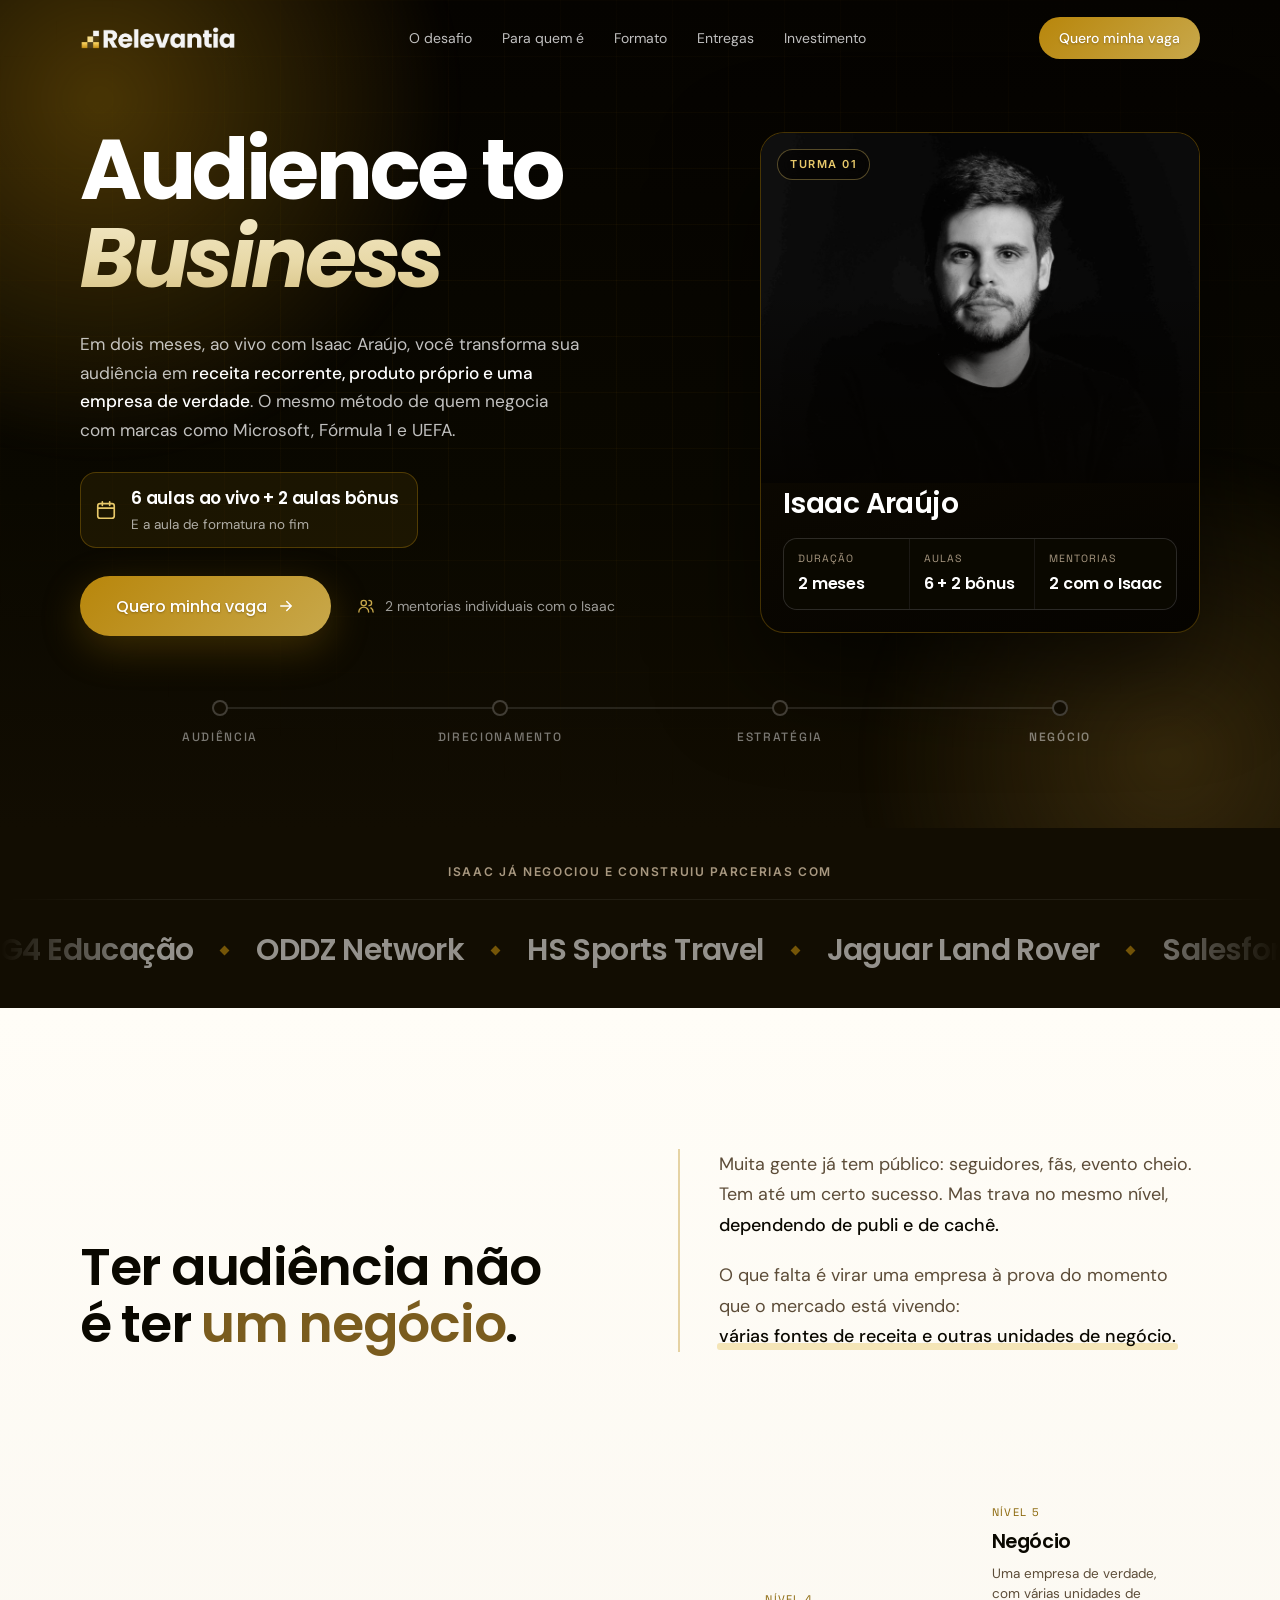
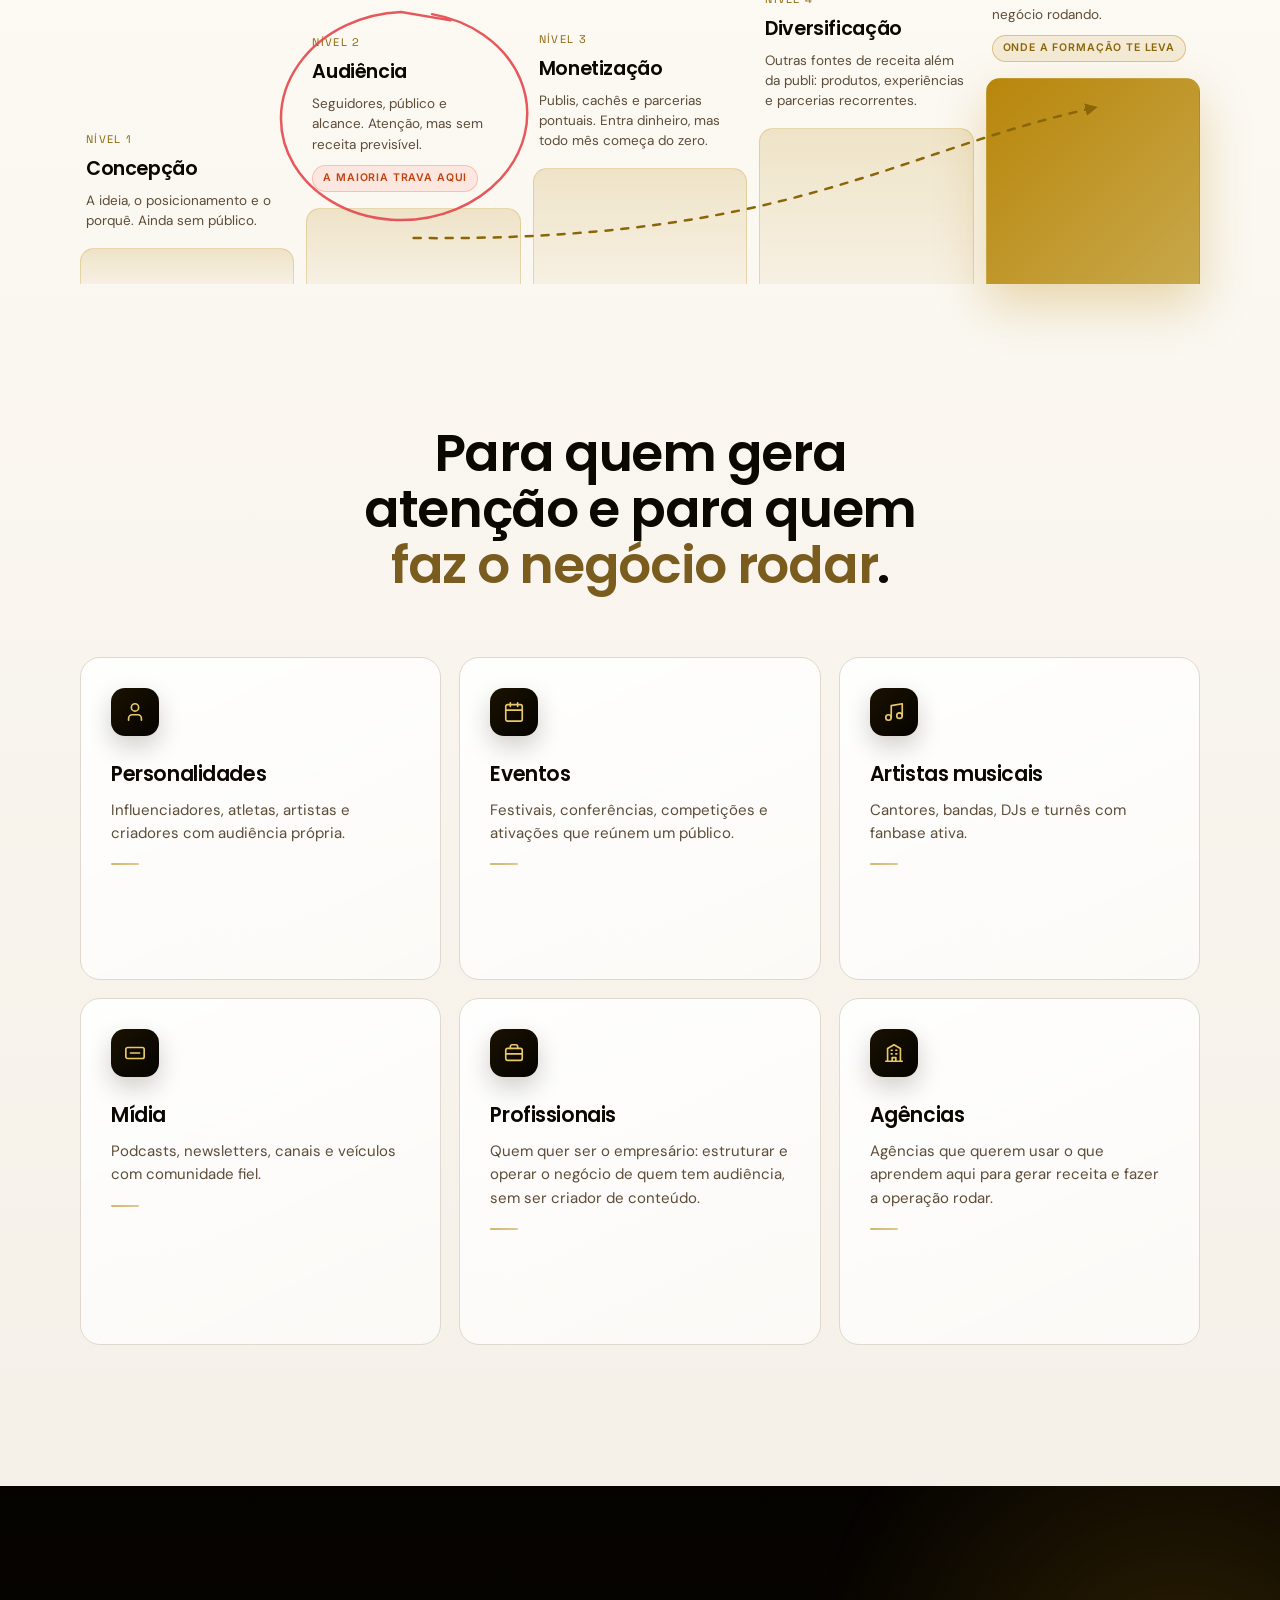
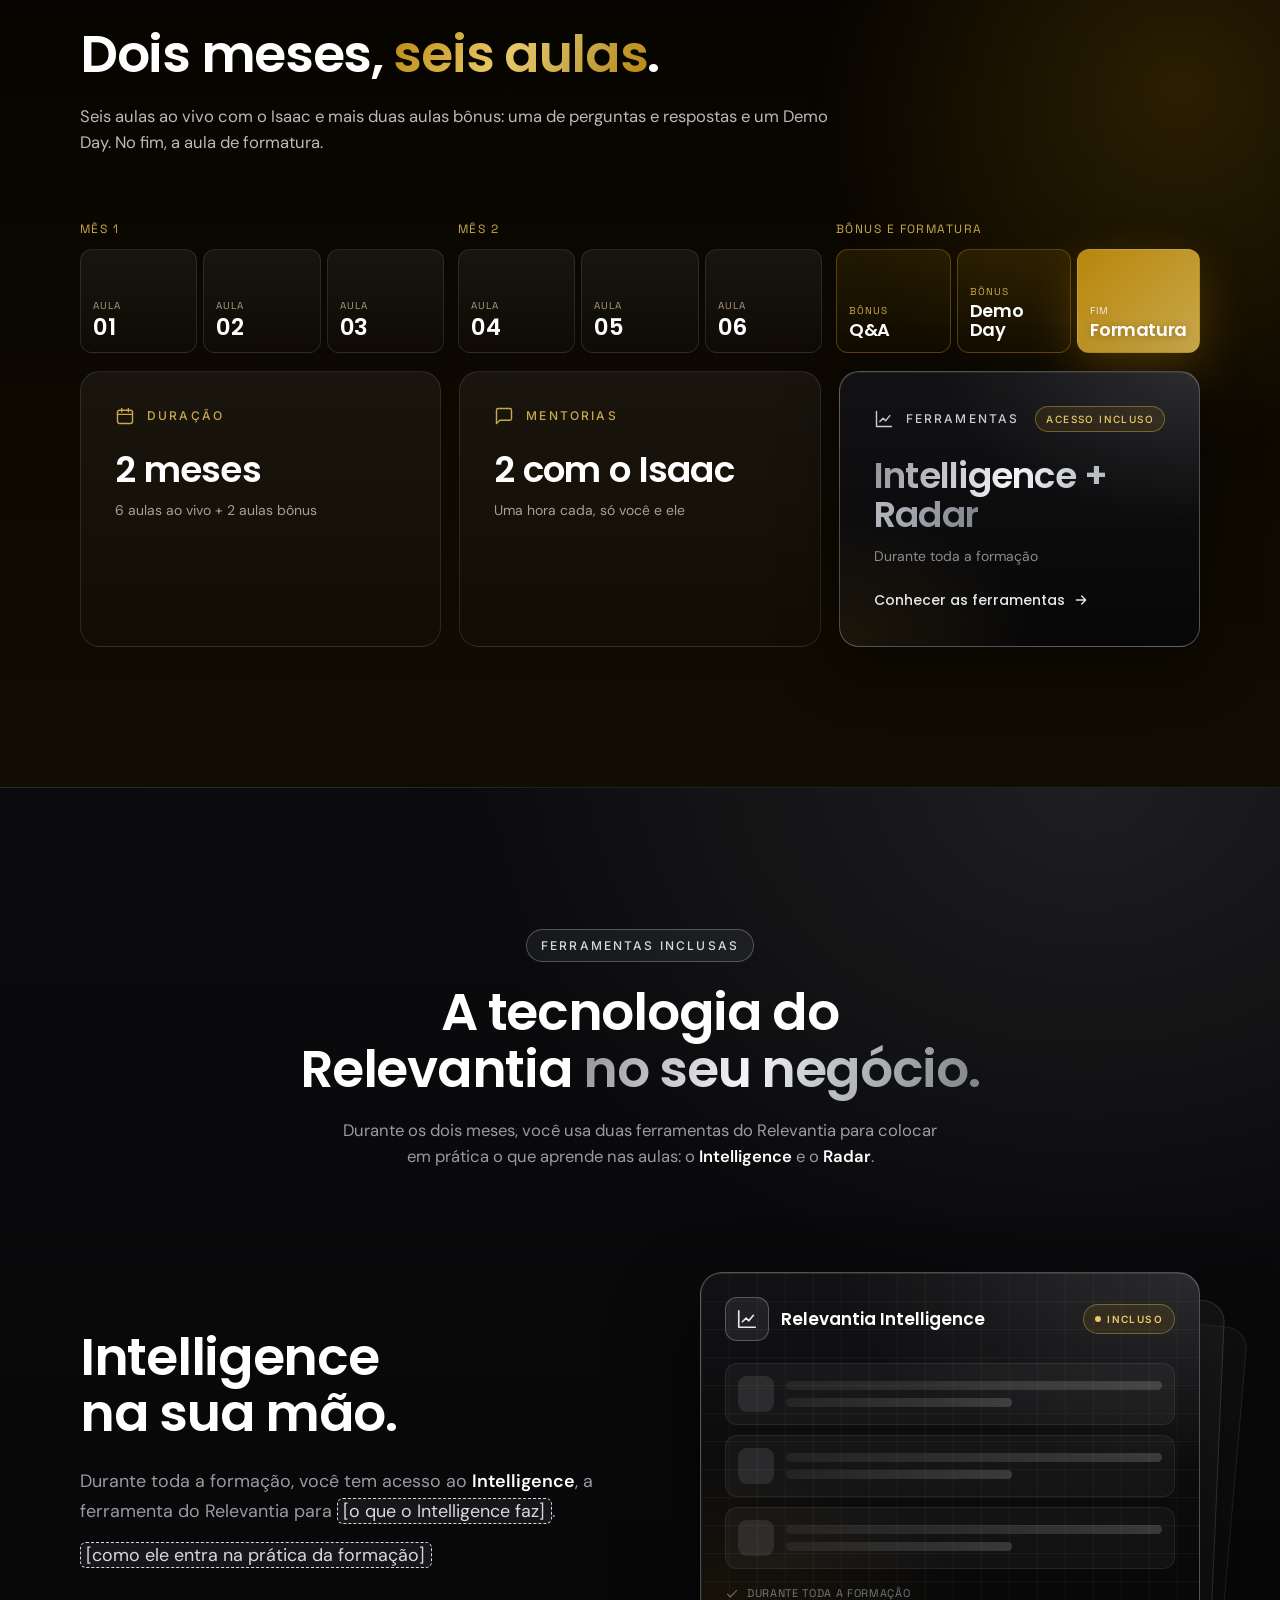
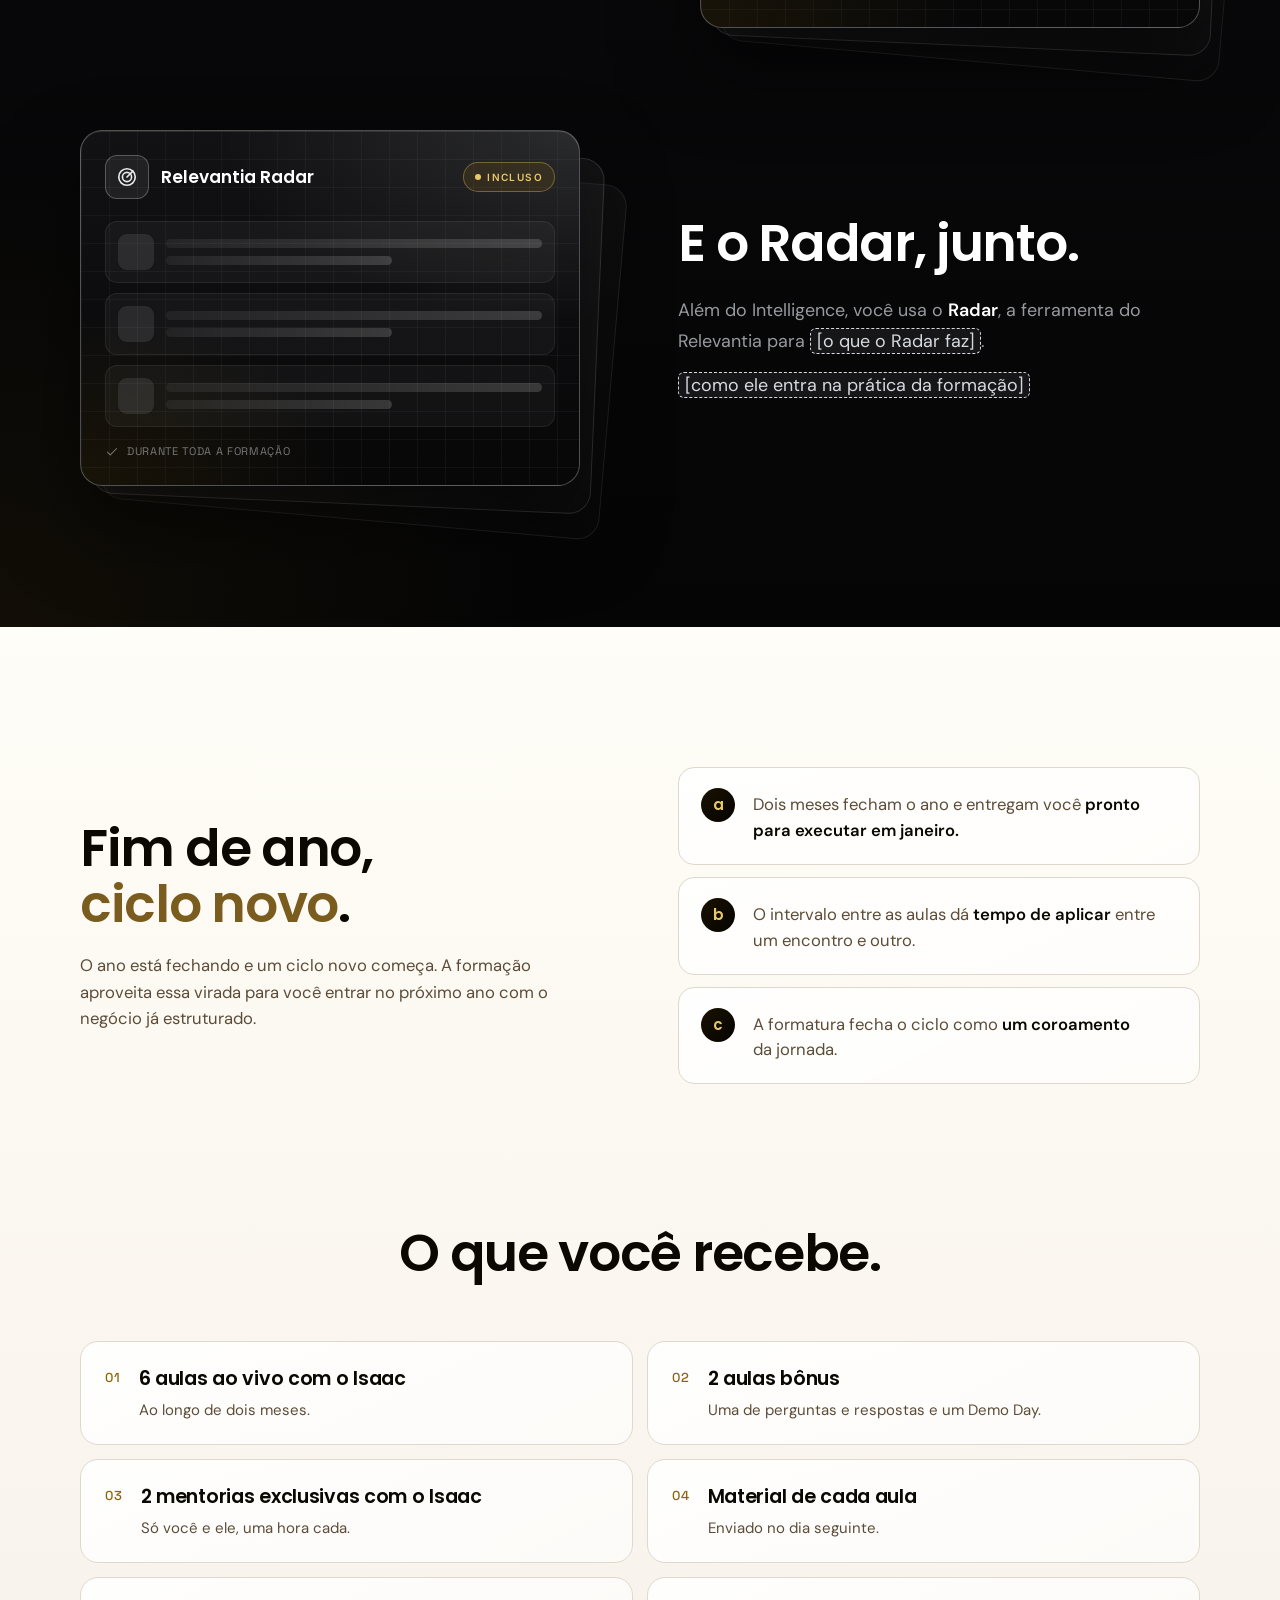
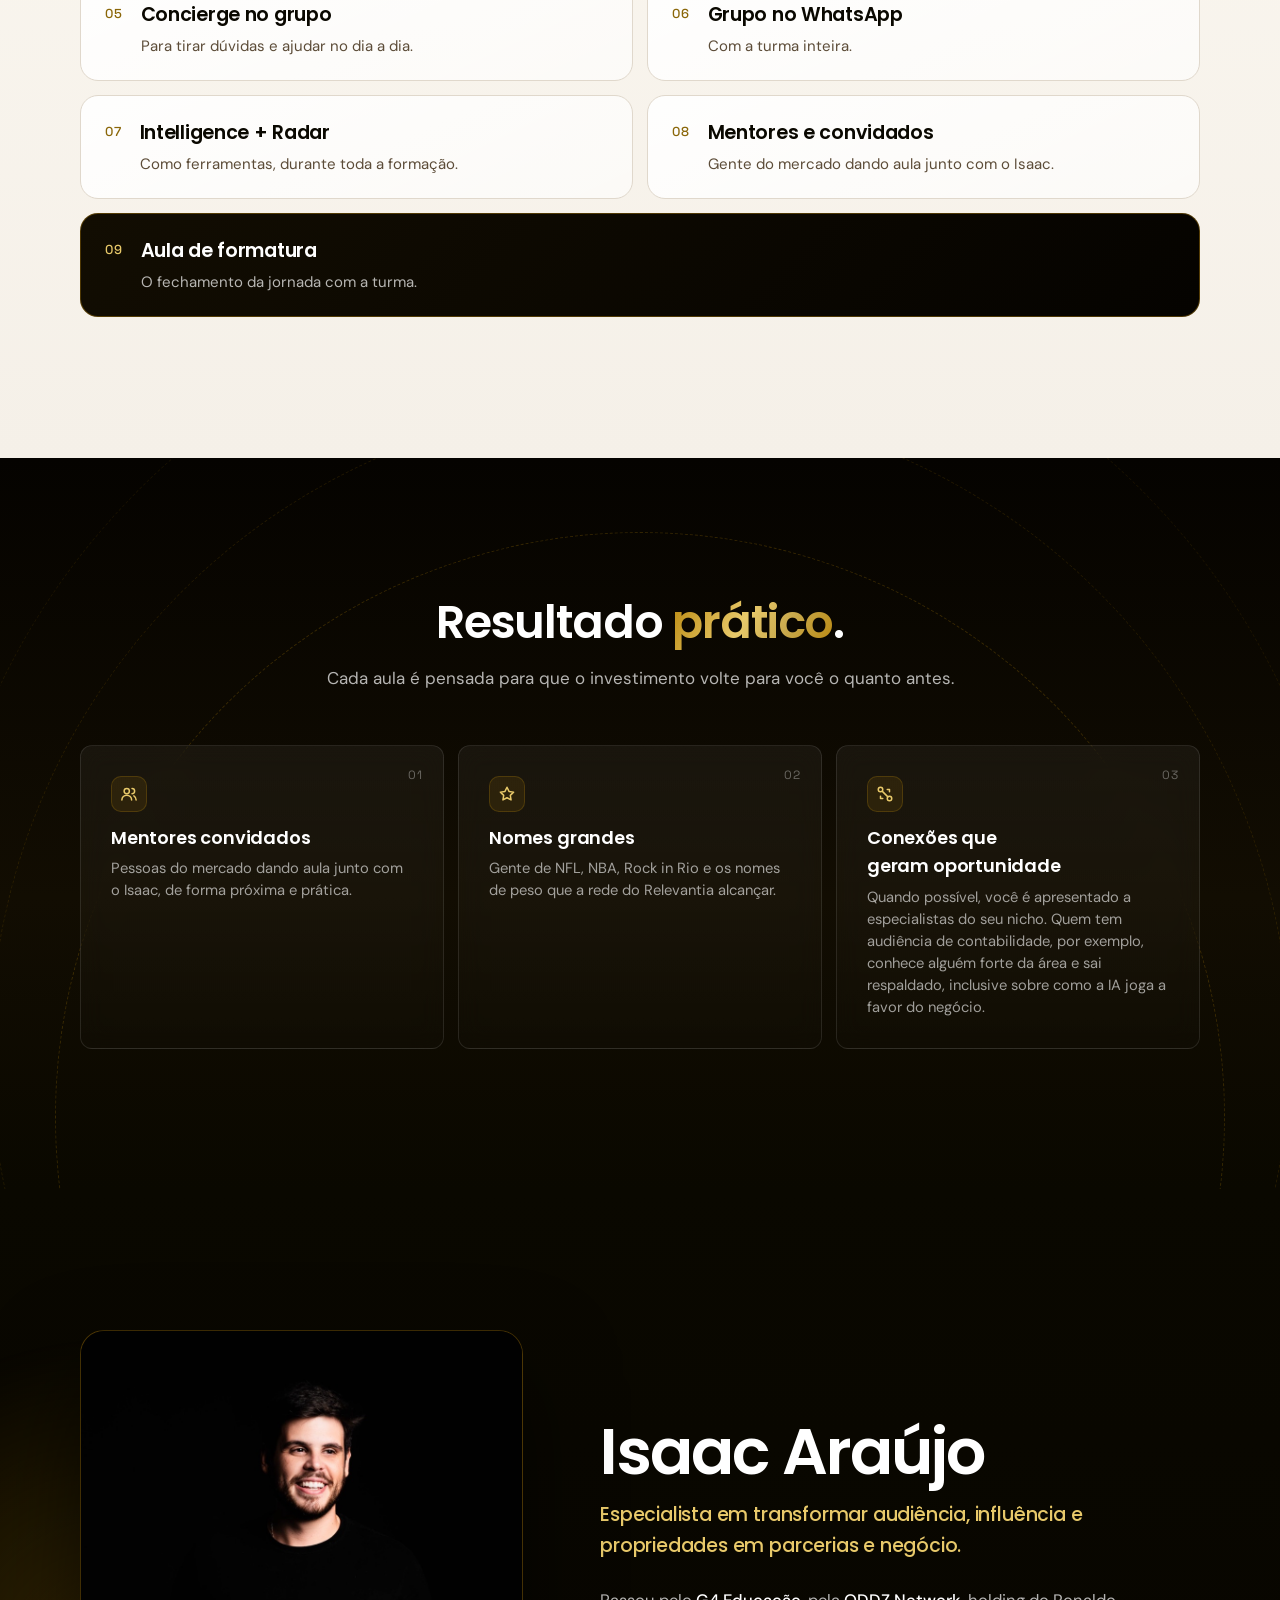
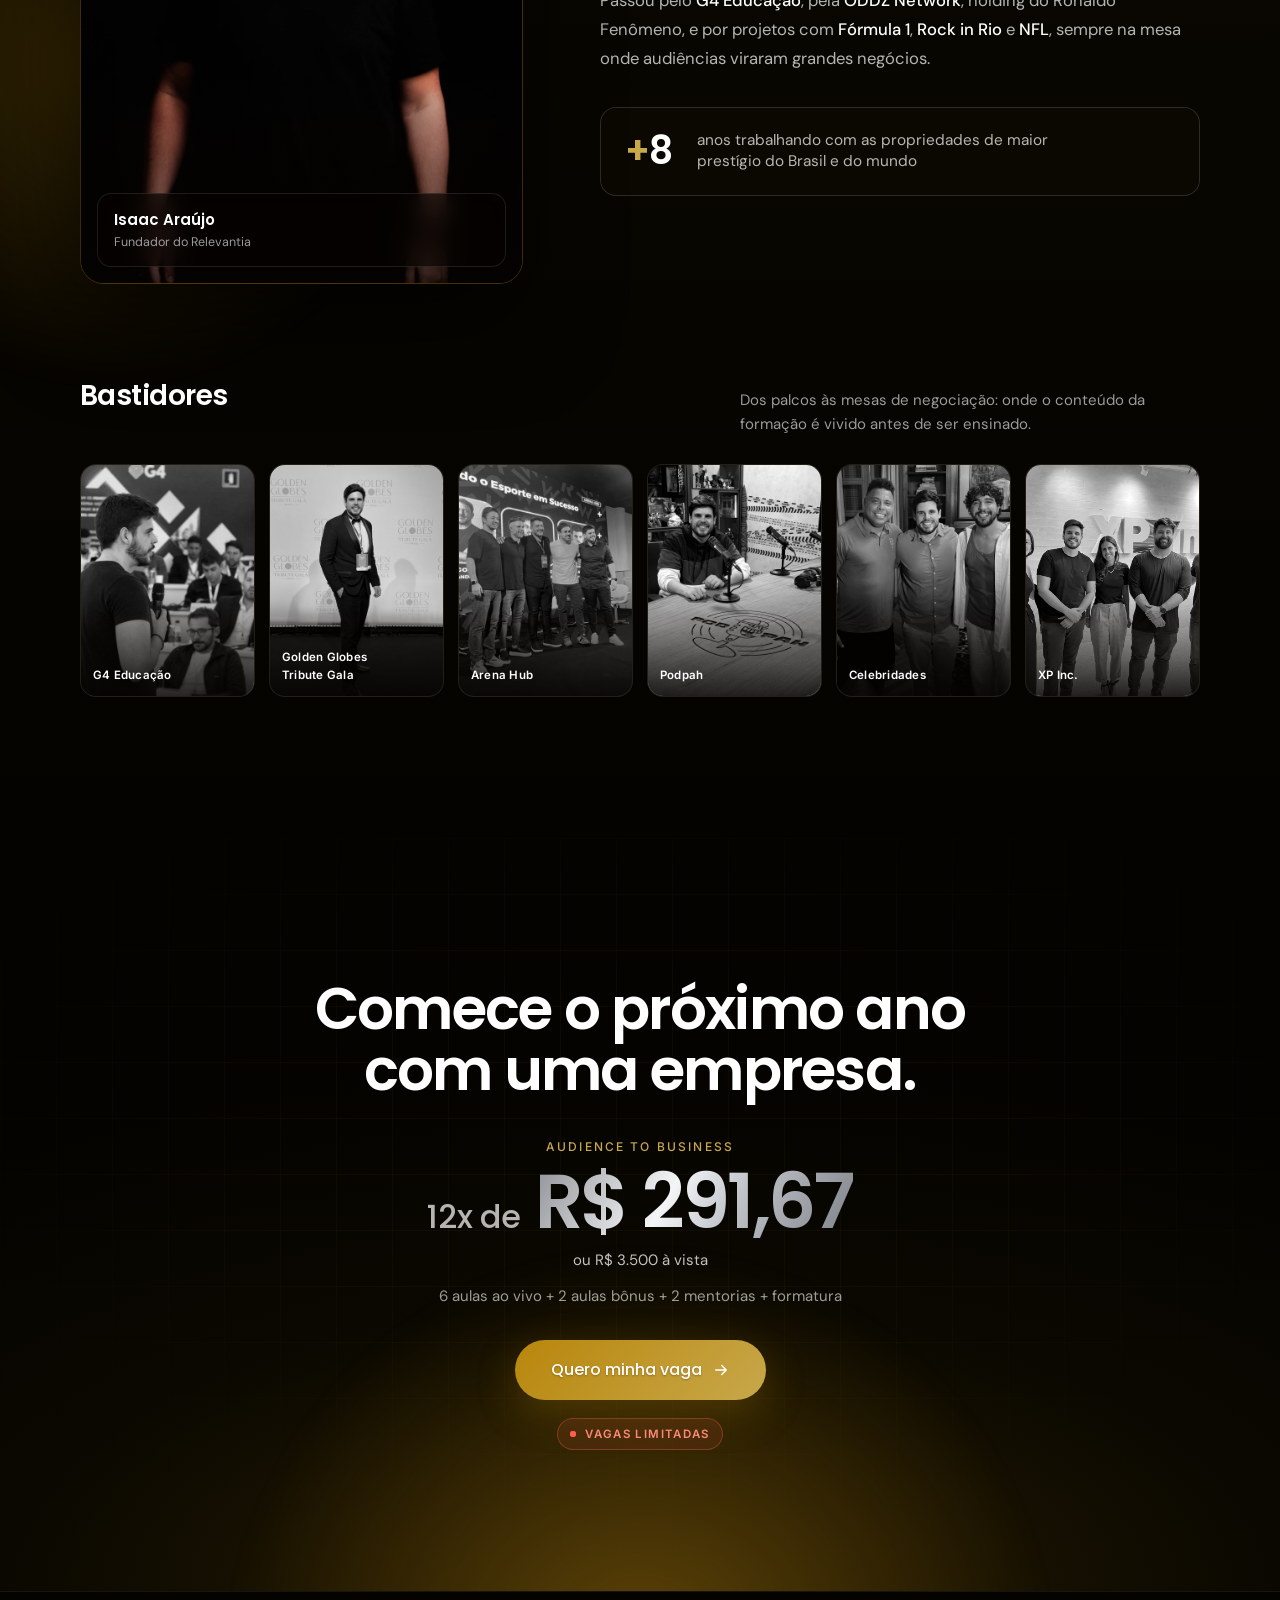
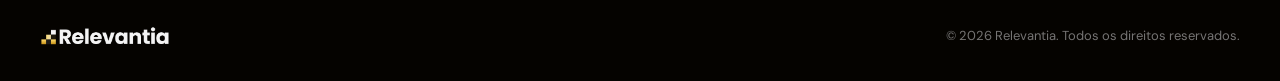
==== commit 52804530: "Formação: imagem e tags de preview para WhatsApp e redes Co-Authored-By: Claude Opus 5.5 <noreply@an" ====
--- a/formacao/index.html
+++ b/formacao/index.html
@@ -6,6 +6,22 @@
 <title>Audience to Business — Relevantia</title>
 <meta name="description" content="Audience to Business, a formação do Relevantia com Isaac Araújo: dois meses para transformar audiência em dinheiro, produto e negócio de verdade. 6 aulas ao vivo, 2 aulas bônus, 2 mentorias individuais e formatura.">
 <meta name="theme-color" content="#050300">
+<meta property="og:type" content="website">
+<meta property="og:site_name" content="Relevantia">
+<meta property="og:locale" content="pt_BR">
+<meta property="og:url" content="https://relevantia.com.br/audience-to-business/">
+<meta property="og:title" content="Audience to Business — formação ao vivo com Isaac Araújo">
+<meta property="og:description" content="Dois meses para transformar sua audiência em receita recorrente, produto próprio e uma empresa de verdade. Turma 01.">
+<meta property="og:image" content="https://relevantia.com.br/audience-to-business/img/og-audience-to-business.jpg">
+<meta property="og:image:secure_url" content="https://relevantia.com.br/audience-to-business/img/og-audience-to-business.jpg">
+<meta property="og:image:type" content="image/jpeg">
+<meta property="og:image:width" content="1200">
+<meta property="og:image:height" content="630">
+<meta property="og:image:alt" content="Audience to Business, formação do Relevantia com Isaac Araújo">
+<meta name="twitter:card" content="summary_large_image">
+<meta name="twitter:title" content="Audience to Business — formação ao vivo com Isaac Araújo">
+<meta name="twitter:description" content="Dois meses para transformar sua audiência em receita recorrente, produto próprio e uma empresa de verdade.">
+<meta name="twitter:image" content="https://relevantia.com.br/audience-to-business/img/og-audience-to-business.jpg">
 <link rel="icon" type="image/png" href="img/mark-relevantia.png">
 <link rel="apple-touch-icon" href="img/mark-relevantia.png">
 <link rel="preconnect" href="https://fonts.googleapis.com">
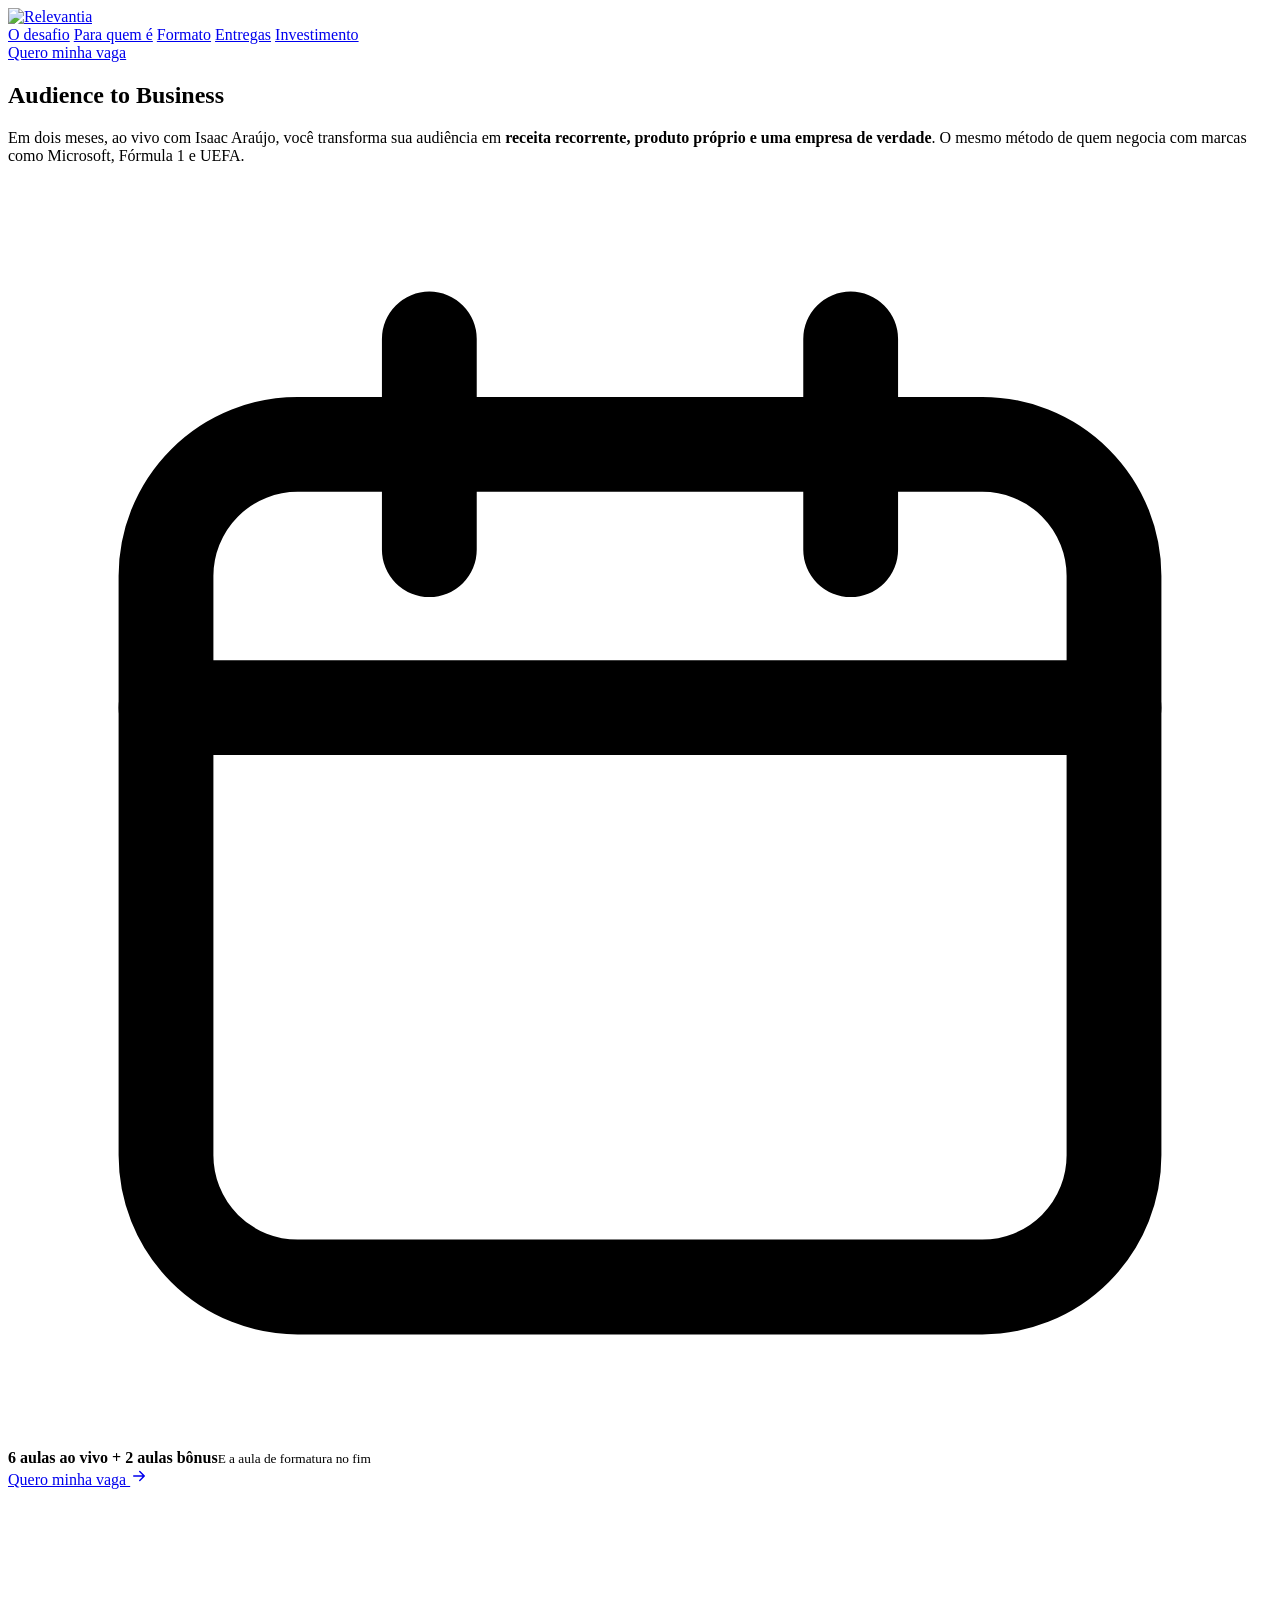
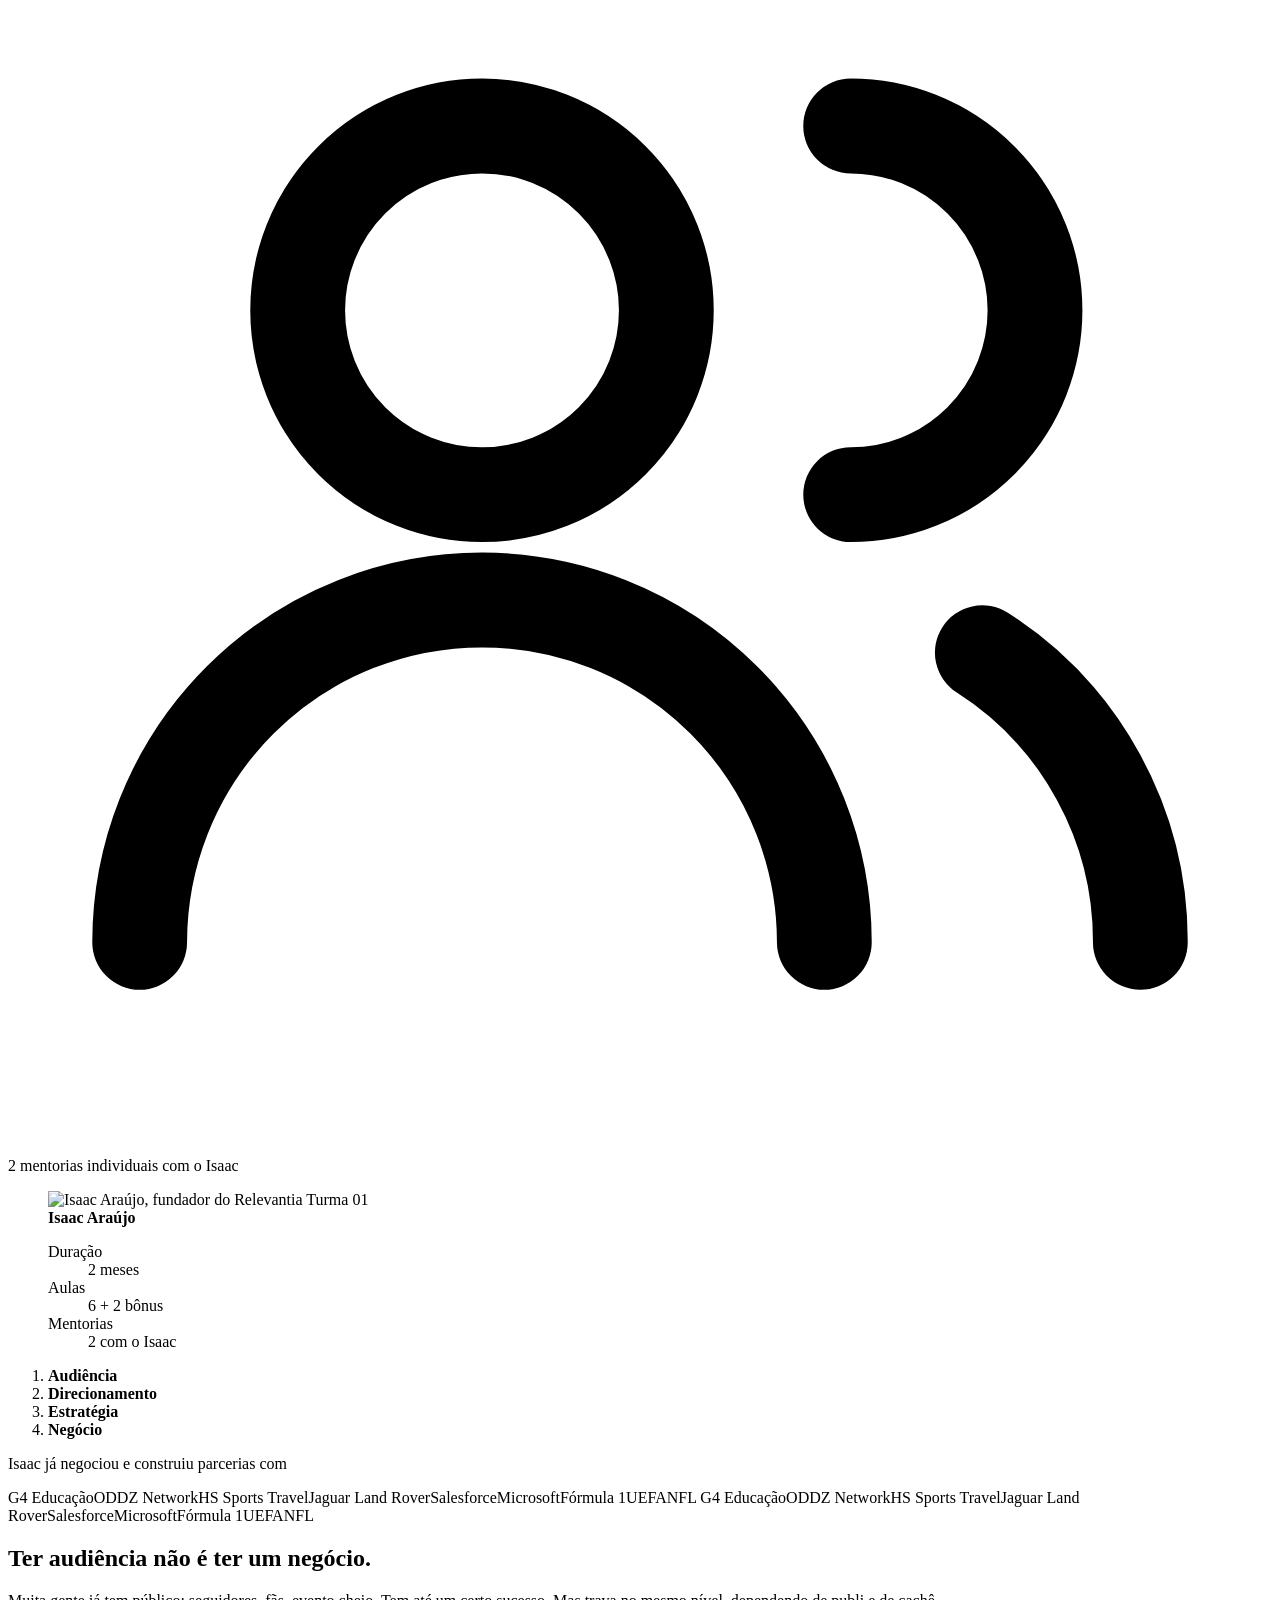
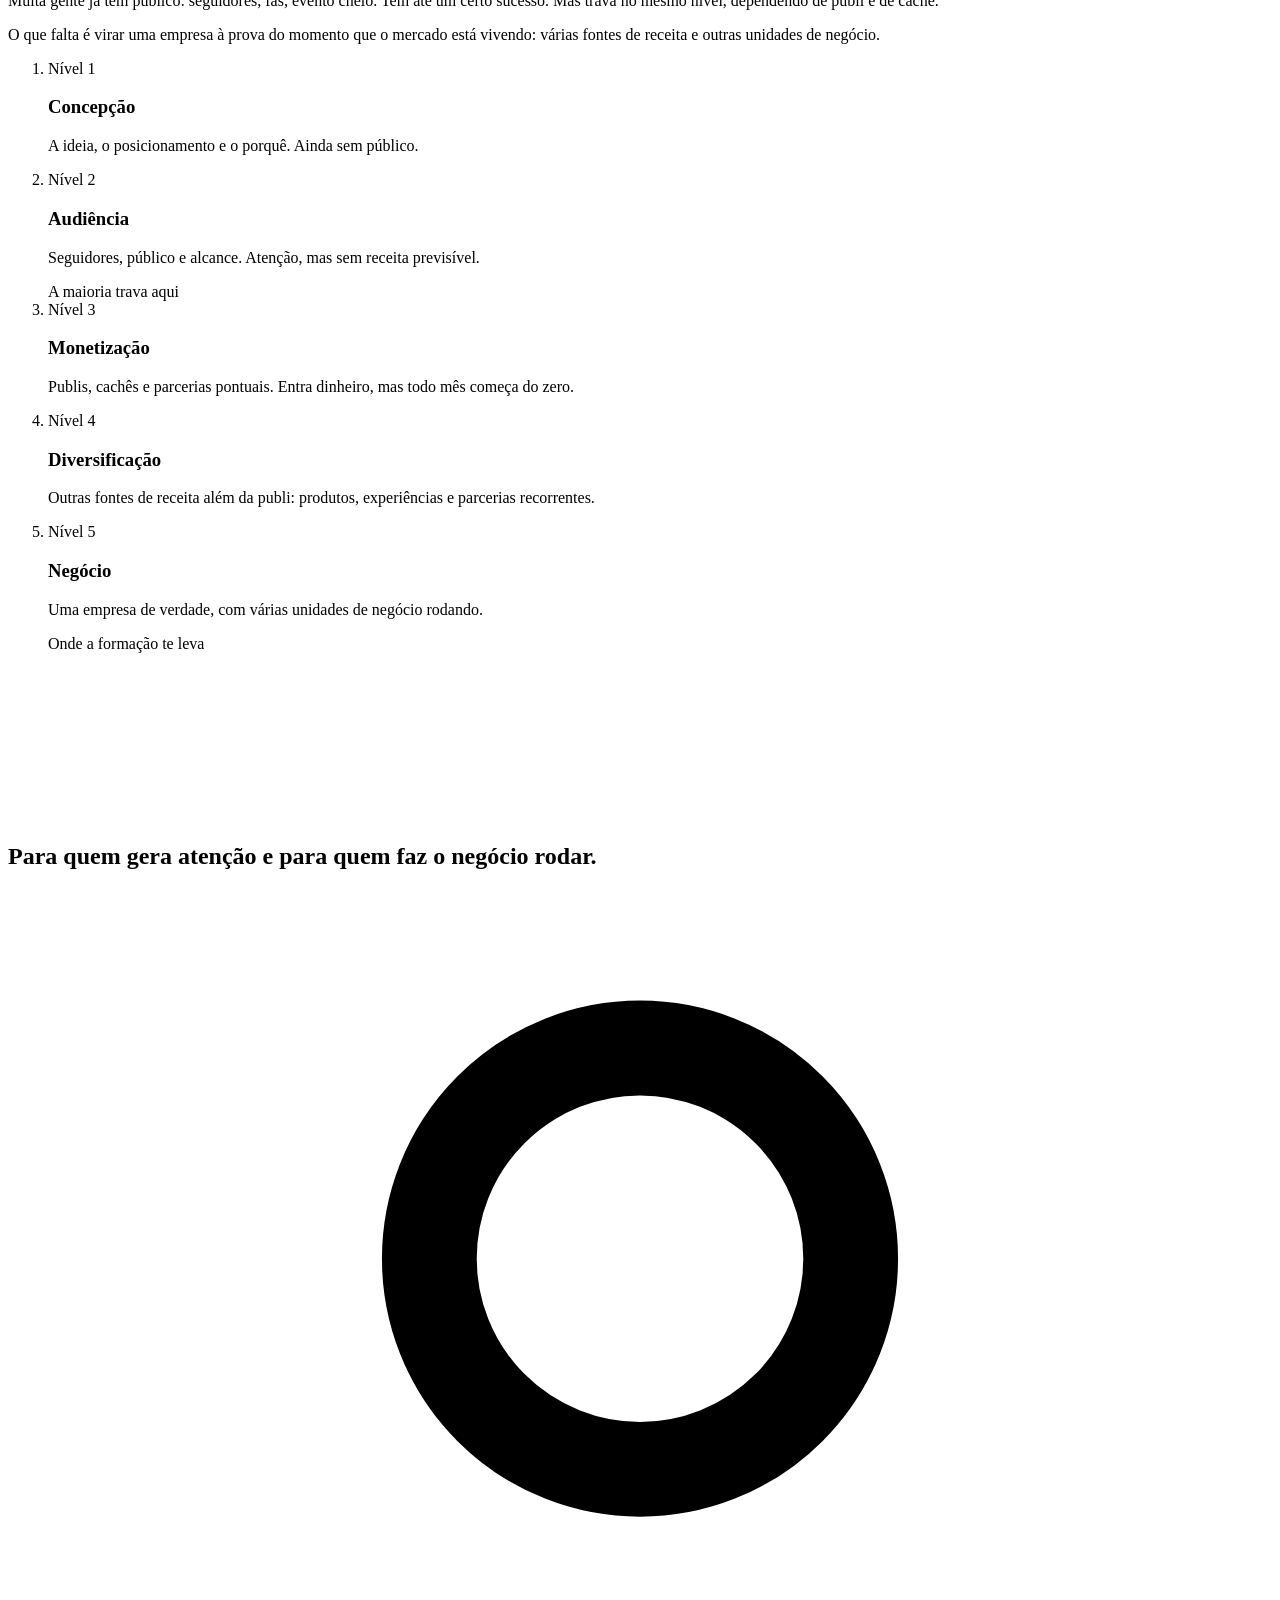
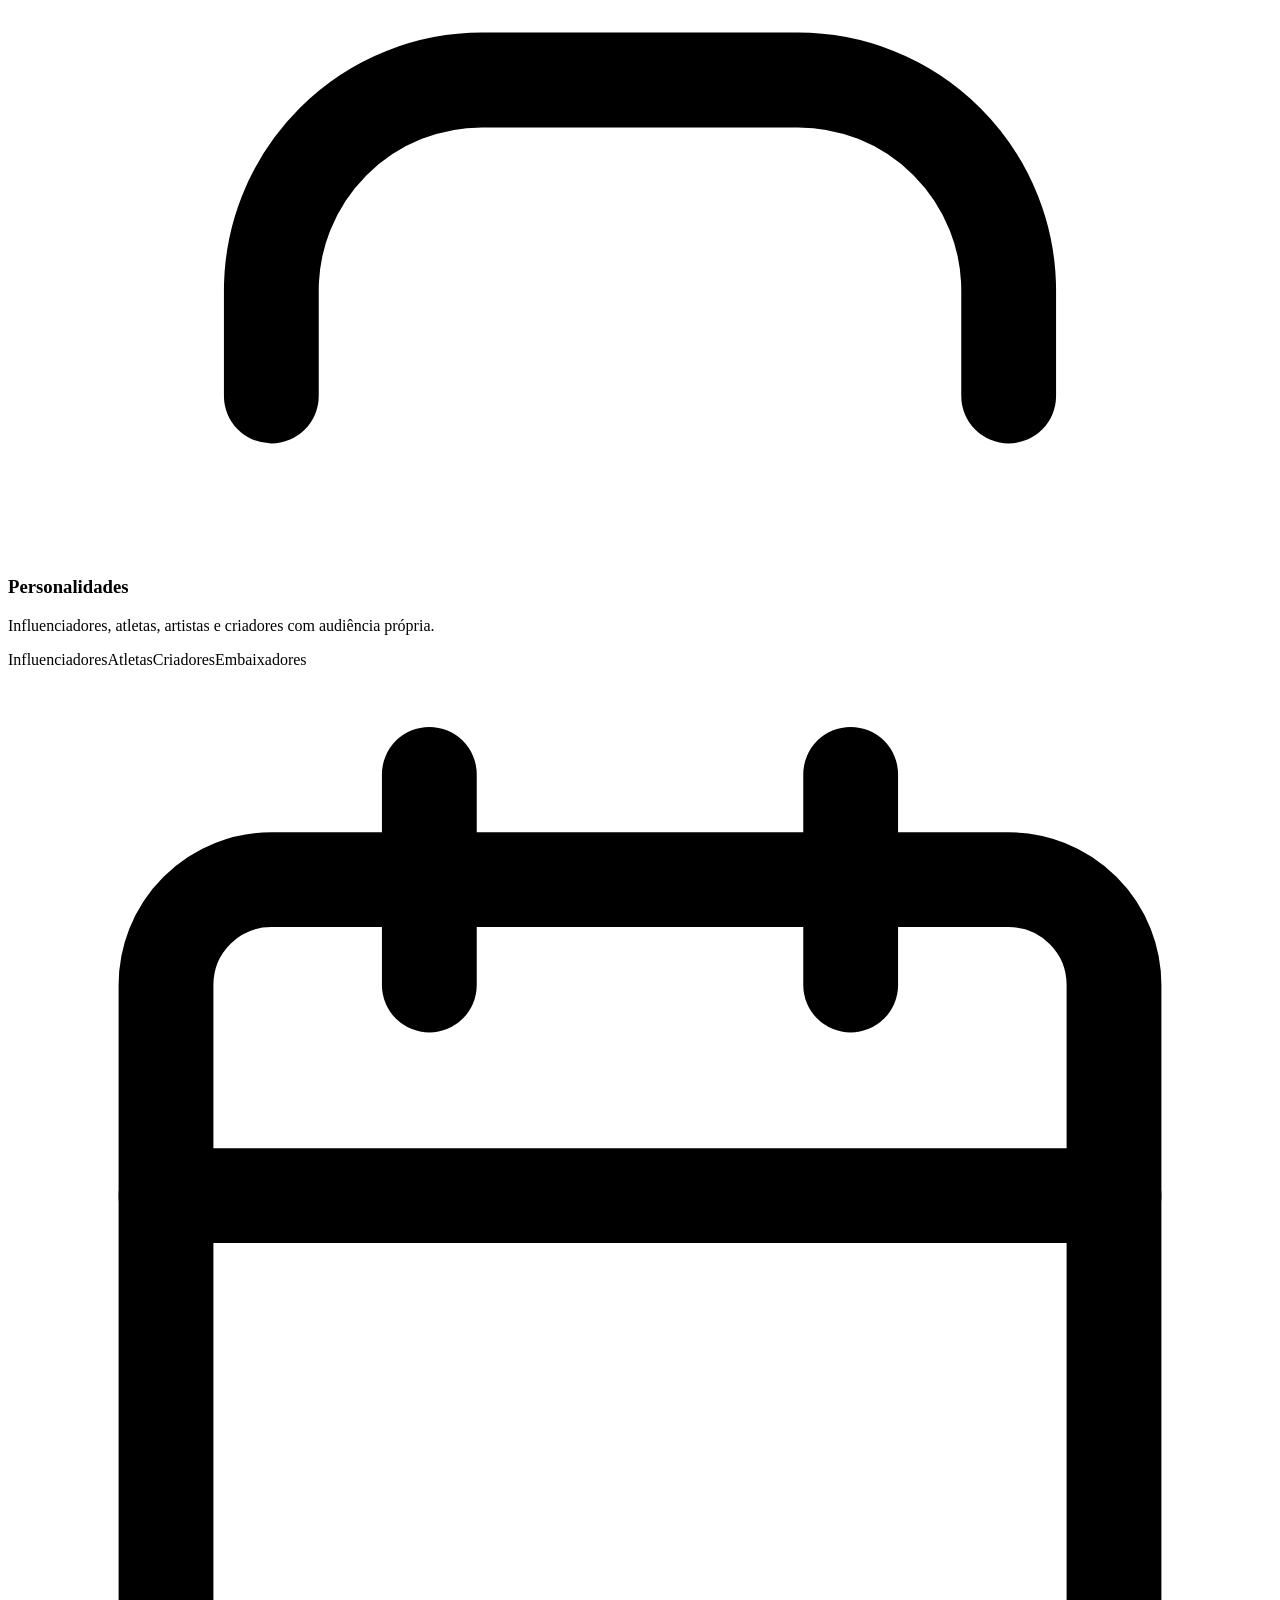
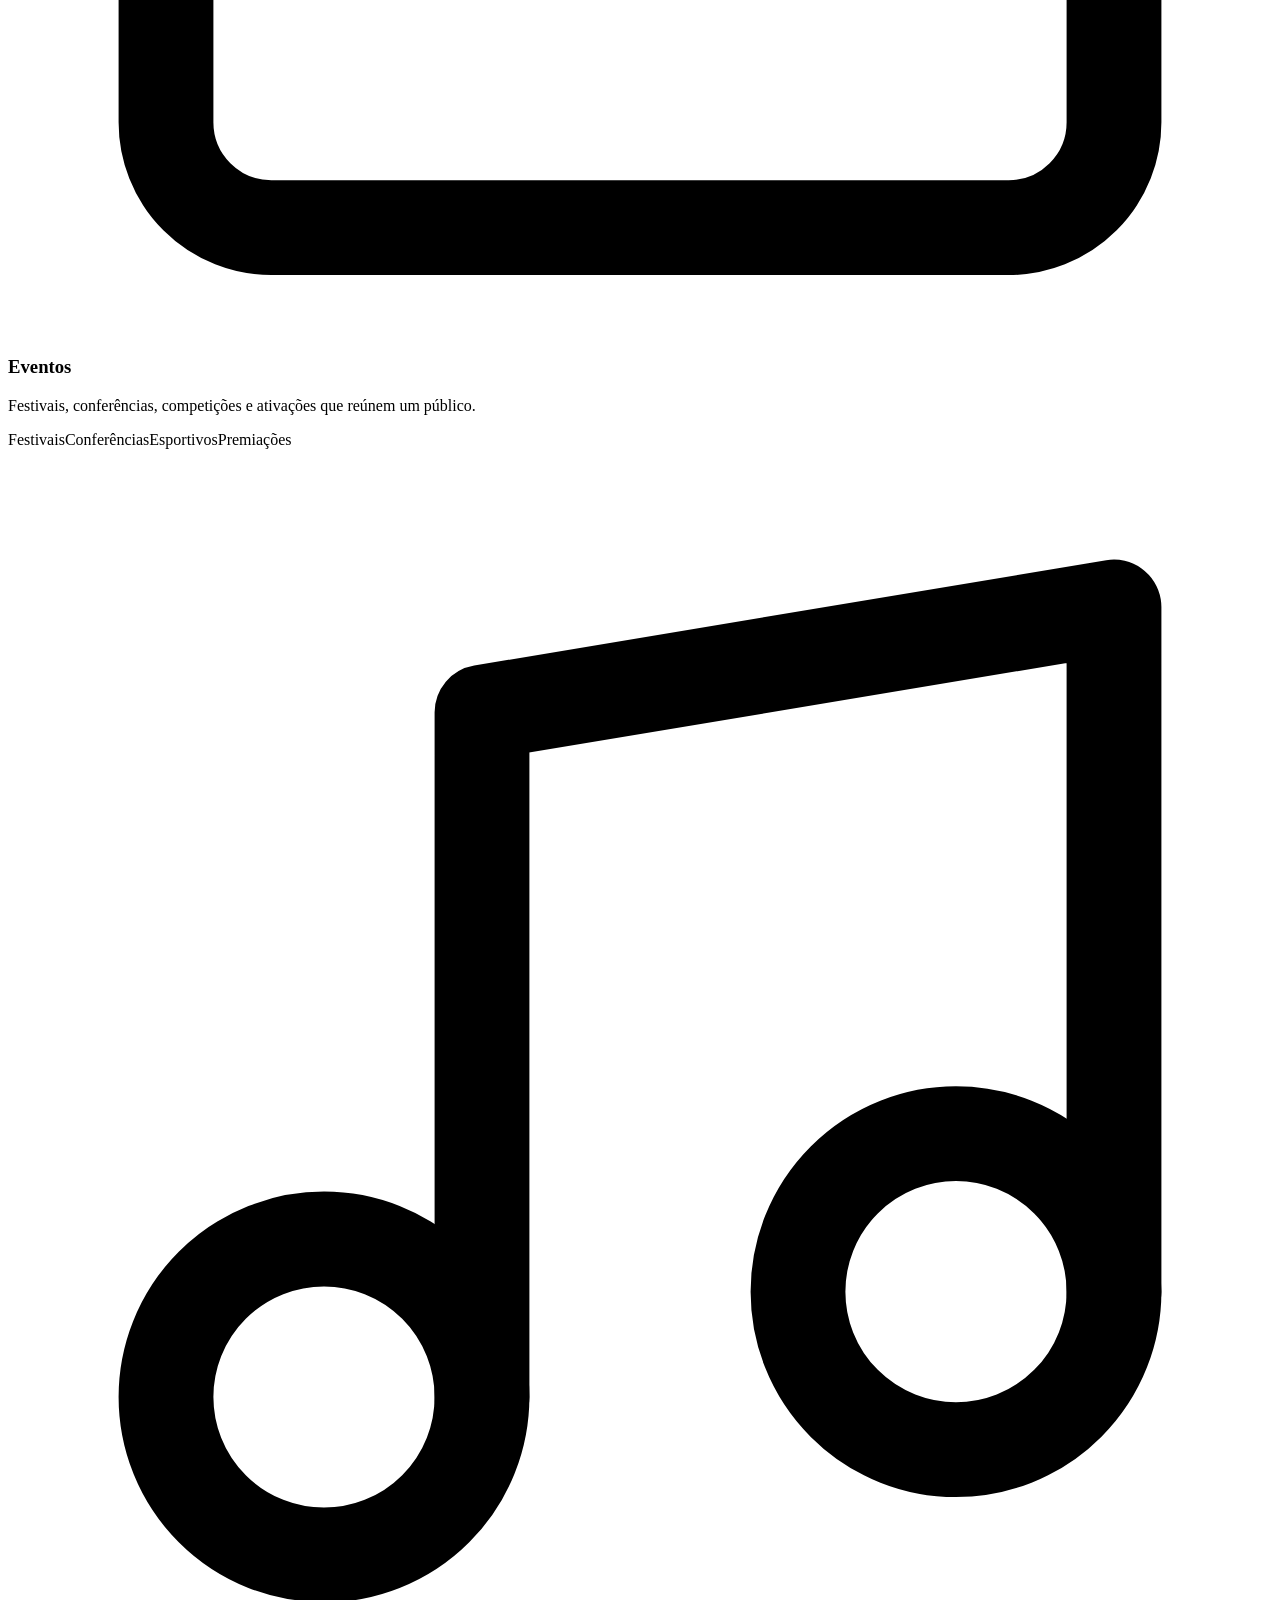
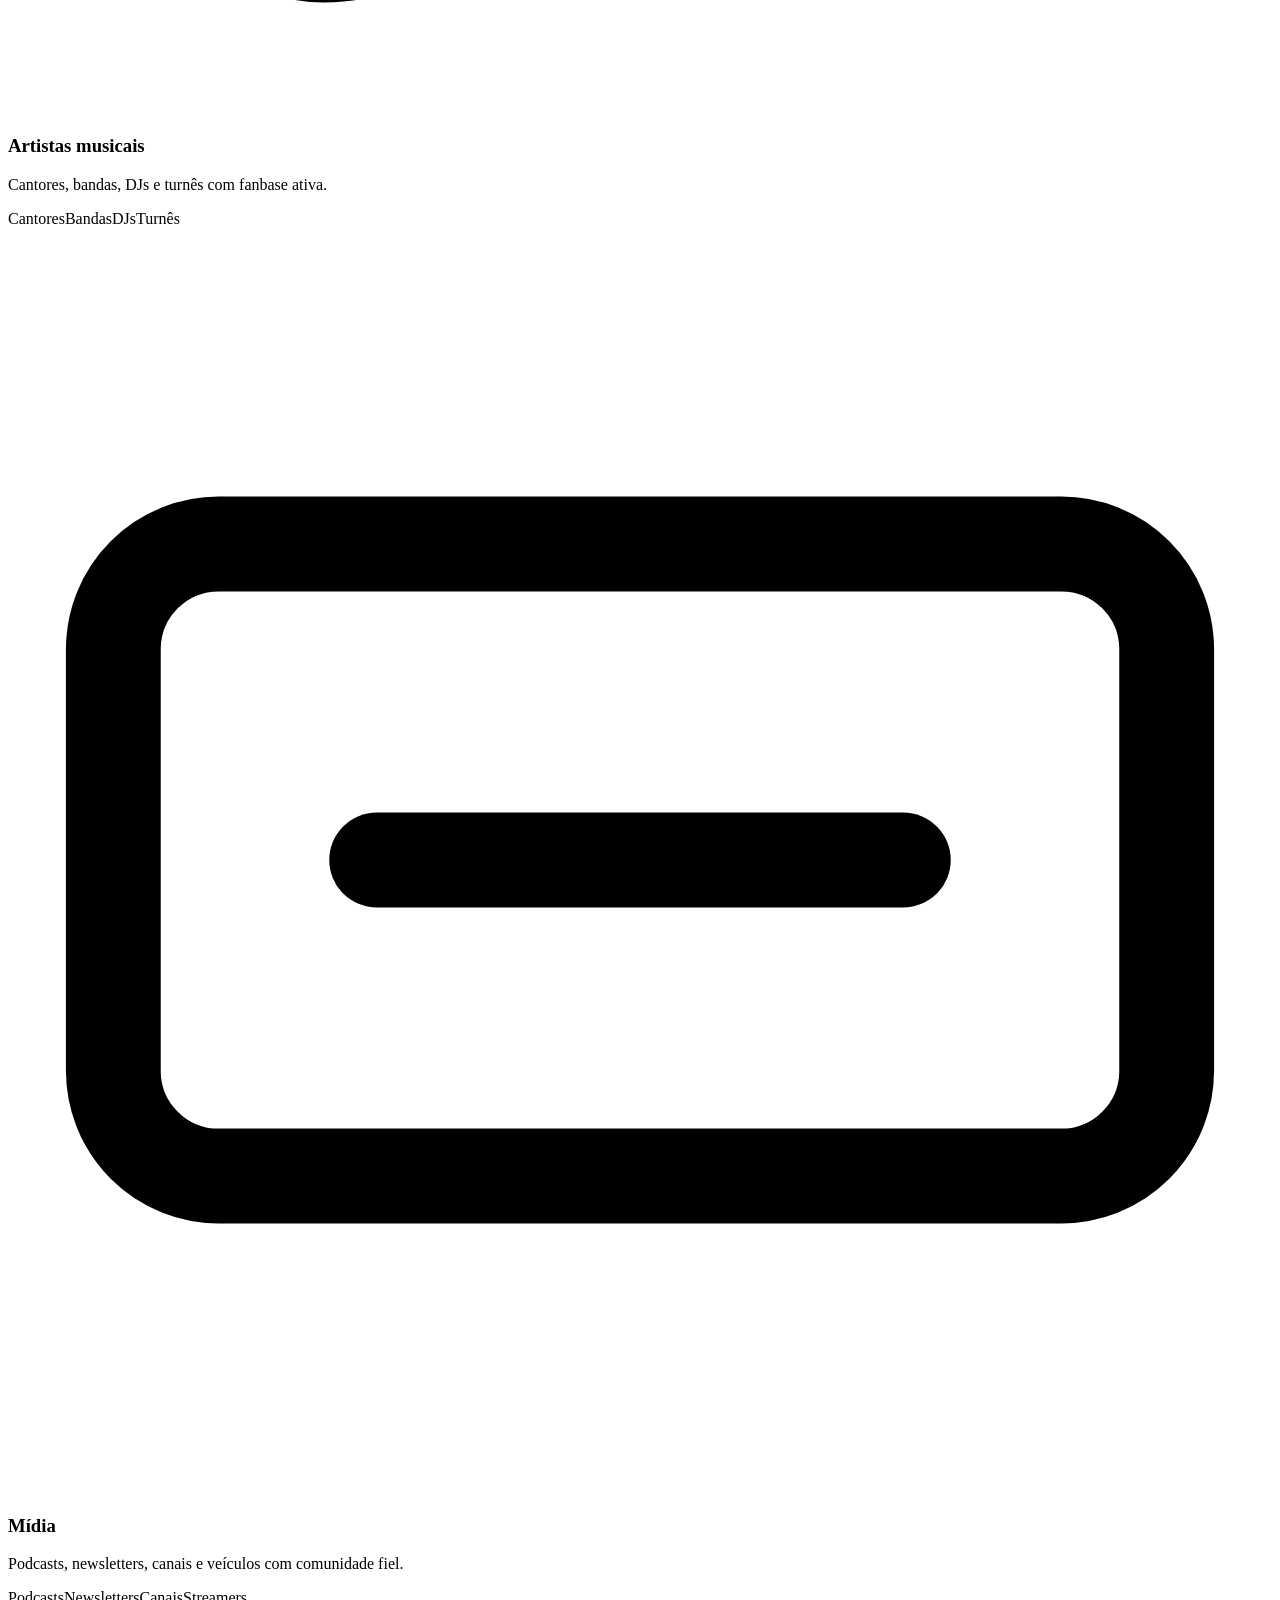
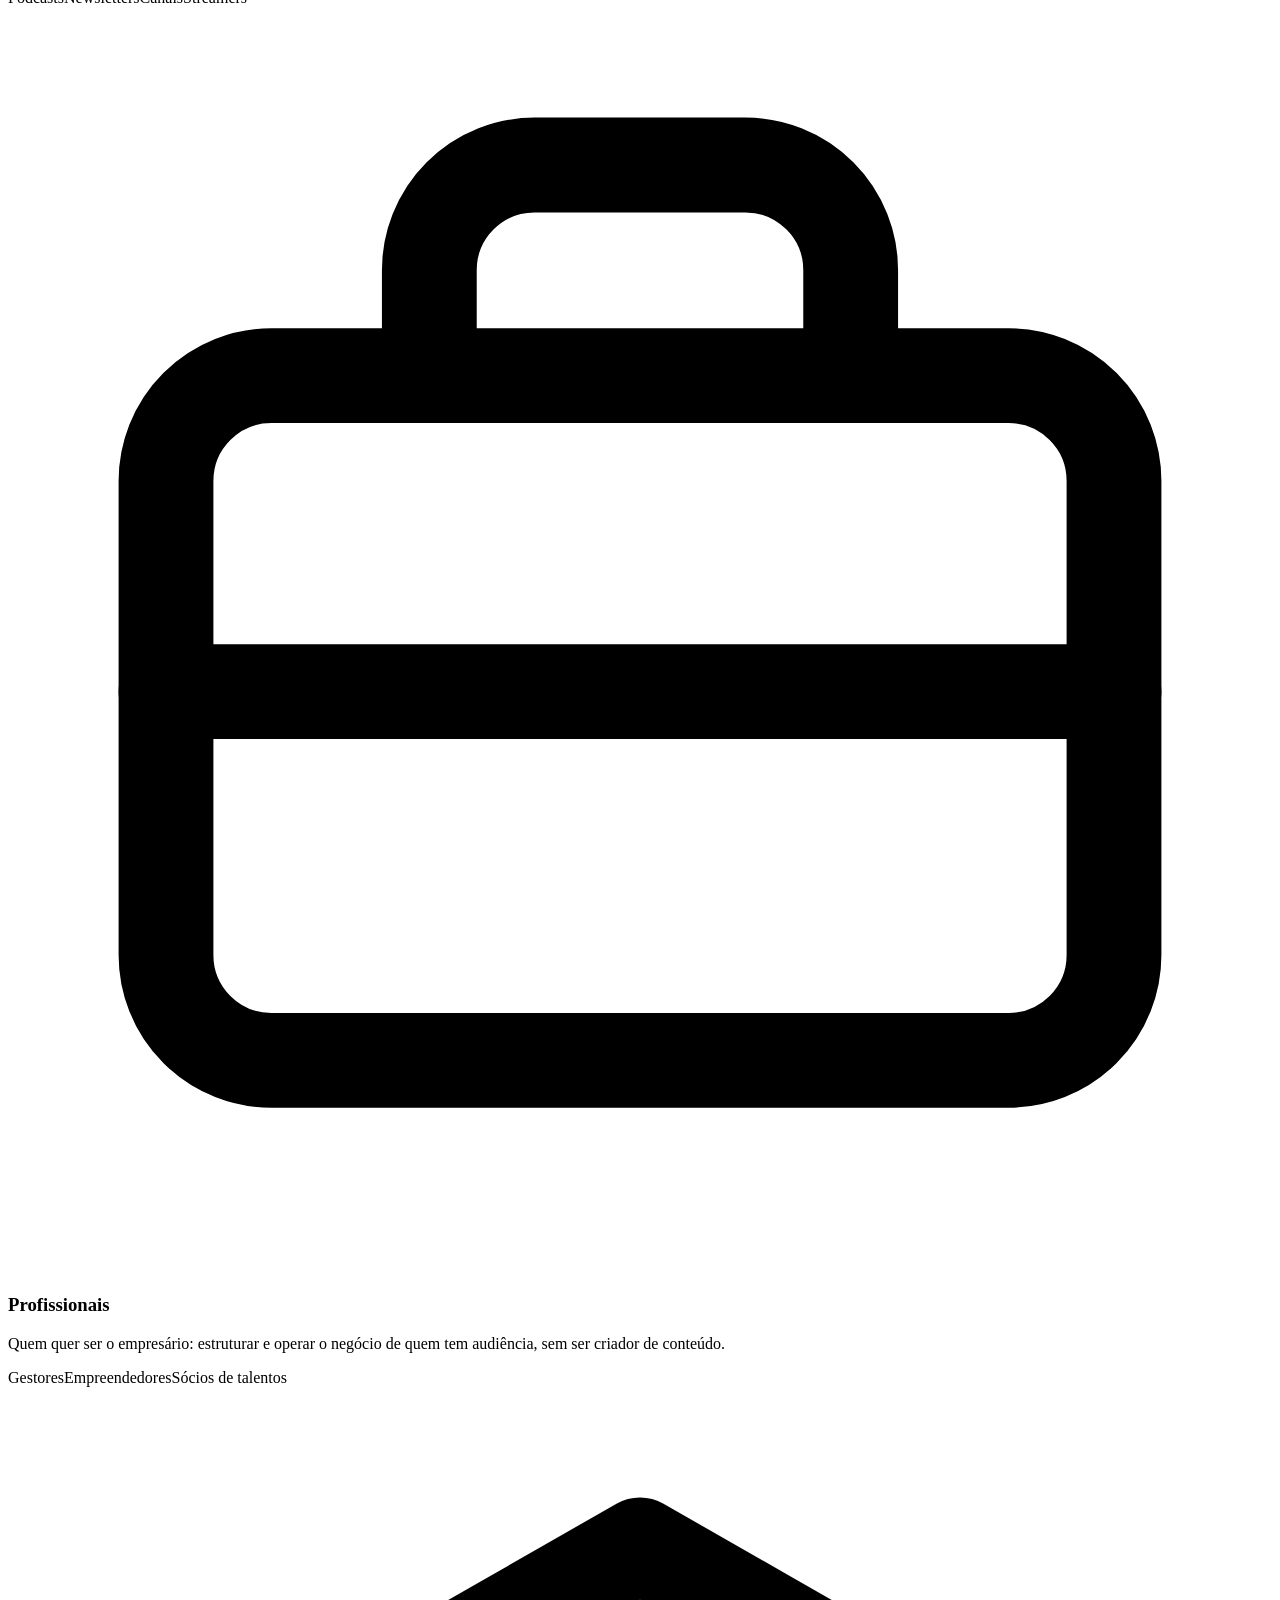
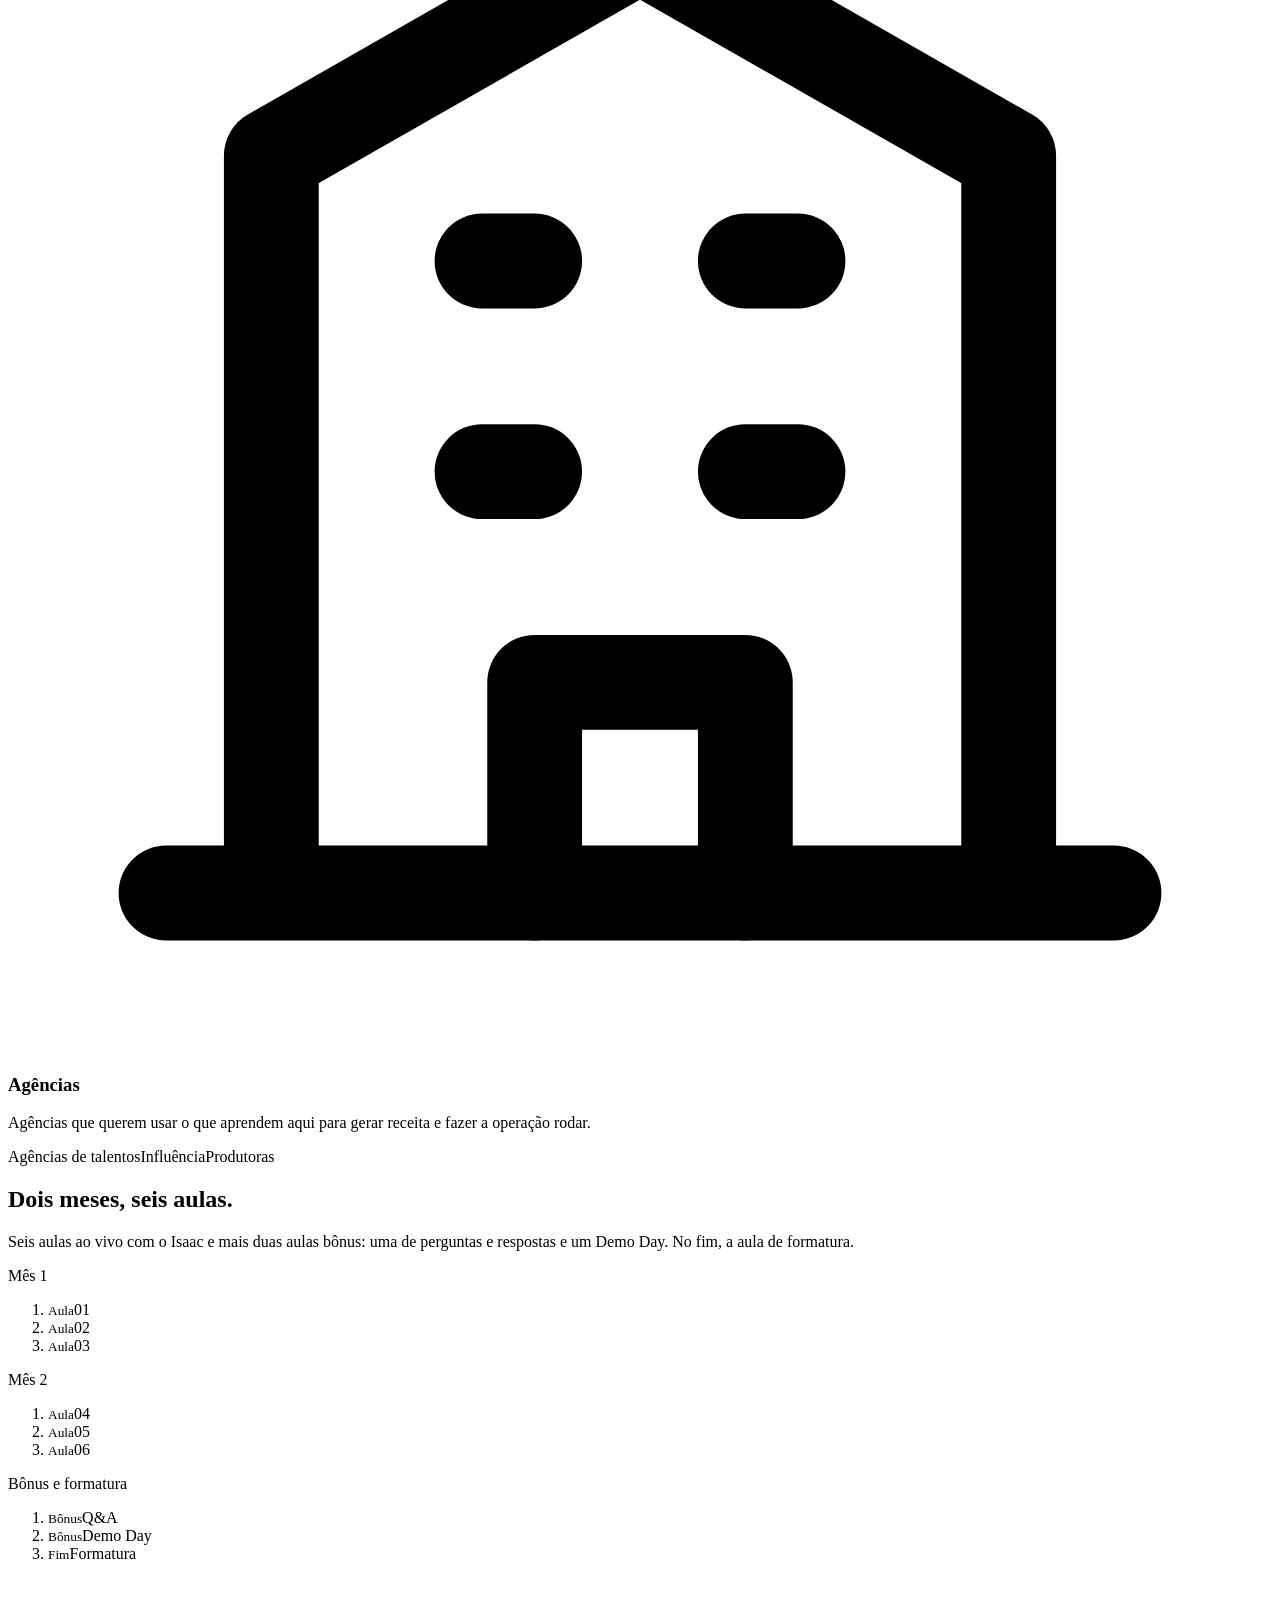
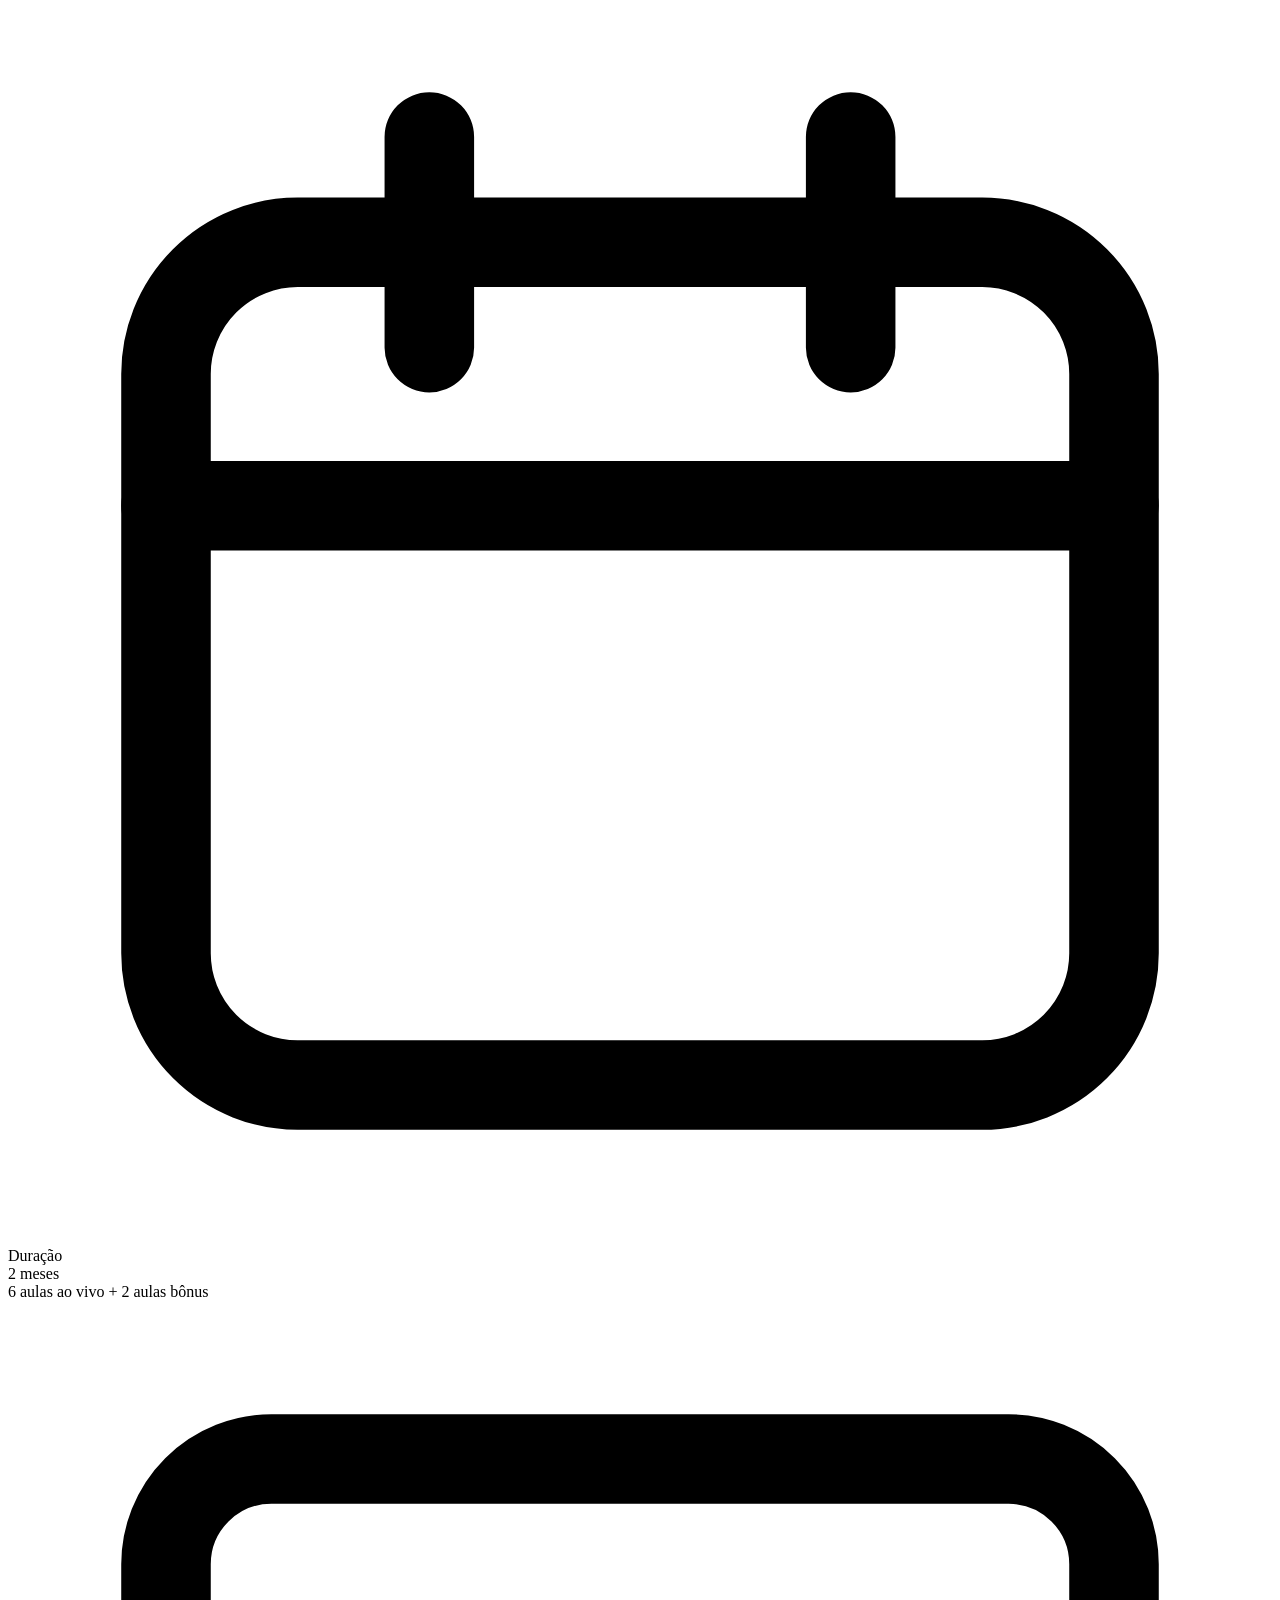
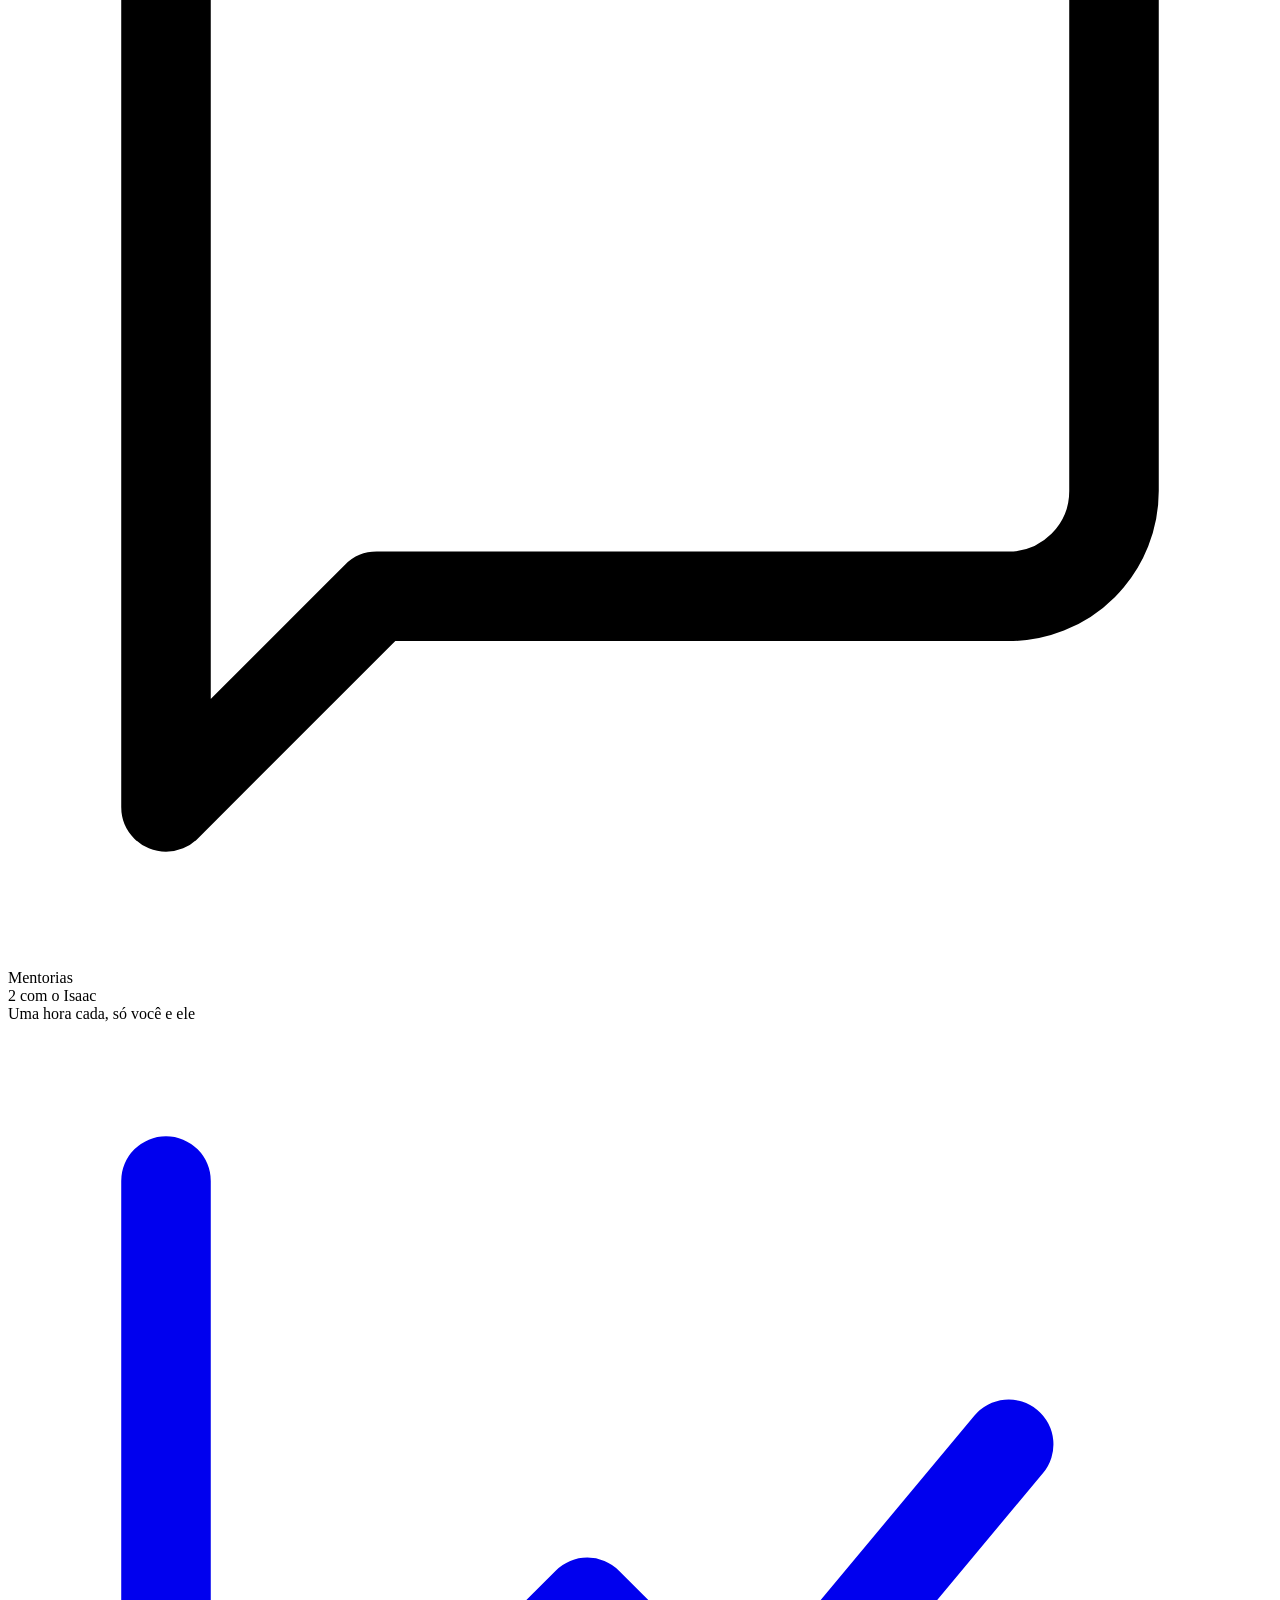
==== commit 12658891: "Formação: caminhos absolutos para a página funcionar em /audience-to-business sem barra Co-Authored-" ====
--- a/formacao/index.html
+++ b/formacao/index.html
@@ -9,7 +9,7 @@
 <meta property="og:type" content="website">
 <meta property="og:site_name" content="Relevantia">
 <meta property="og:locale" content="pt_BR">
-<meta property="og:url" content="https://relevantia.com.br/audience-to-business/">
+<meta property="og:url" content="https://relevantia.com.br/audience-to-business">
 <meta property="og:title" content="Audience to Business — formação ao vivo com Isaac Araújo">
 <meta property="og:description" content="Dois meses para transformar sua audiência em receita recorrente, produto próprio e uma empresa de verdade. Turma 01.">
 <meta property="og:image" content="https://relevantia.com.br/audience-to-business/img/og-audience-to-business.jpg">
@@ -22,13 +22,13 @@
 <meta name="twitter:title" content="Audience to Business — formação ao vivo com Isaac Araújo">
 <meta name="twitter:description" content="Dois meses para transformar sua audiência em receita recorrente, produto próprio e uma empresa de verdade.">
 <meta name="twitter:image" content="https://relevantia.com.br/audience-to-business/img/og-audience-to-business.jpg">
-<link rel="icon" type="image/png" href="img/mark-relevantia.png">
-<link rel="apple-touch-icon" href="img/mark-relevantia.png">
+<link rel="icon" type="image/png" href="https://relevantia.com.br/audience-to-business/img/mark-relevantia.png">
+<link rel="apple-touch-icon" href="https://relevantia.com.br/audience-to-business/img/mark-relevantia.png">
 <link rel="preconnect" href="https://fonts.googleapis.com">
 <link rel="preconnect" href="https://fonts.gstatic.com" crossorigin>
 <link href="https://fonts.googleapis.com/css2?family=Poppins:ital,wght@0,500;0,600;0,700;1,700&family=DM+Sans:opsz,wght@9..40,300;9..40,400;9..40,500;9..40,600&family=Space+Grotesk:wght@400;500;600&family=Inter:wght@500;600&display=swap" rel="stylesheet">
-<link rel="stylesheet" href="css/base.css?v=202610082053">
-<link rel="stylesheet" href="css/formacao.css?v=202610082053">
+<link rel="stylesheet" href="https://relevantia.com.br/audience-to-business/css/base.css?v=202610082053">
+<link rel="stylesheet" href="https://relevantia.com.br/audience-to-business/css/formacao.css?v=202610082053">
 </head>
 <body>
 
@@ -36,7 +36,7 @@
 
 <header class="nav" id="nav">
   <div class="wrap nav-in">
-    <a href="#top" class="logo" aria-label="Relevantia — início"><img src="img/logo-relevantia.png" alt="Relevantia" width="845" height="130"></a>
+    <a href="#top" class="logo" aria-label="Relevantia — início"><img src="https://relevantia.com.br/audience-to-business/img/logo-relevantia.png" alt="Relevantia" width="845" height="130"></a>
     <nav class="nav-links" aria-label="Seções">
       <a href="#problema">O desafio</a>
       <a href="#para-quem">Para quem é</a>
@@ -72,7 +72,7 @@
 
     <figure class="pass fade-up" style="--d:3" aria-label="Resumo da formação Audience to Business">
       <div class="pass-photo">
-        <img src="img/isaac-retrato.jpg" alt="Isaac Araújo, fundador do Relevantia" width="933" height="1400" fetchpriority="high">
+        <img src="https://relevantia.com.br/audience-to-business/img/isaac-retrato.jpg" alt="Isaac Araújo, fundador do Relevantia" width="933" height="1400" fetchpriority="high">
         <span class="pass-tag">Turma 01</span>
       </div>
       <div class="pass-body">
@@ -397,7 +397,7 @@
   <div class="glow g1" aria-hidden="true"></div>
   <div class="wrap host-grid">
     <div class="portrait rv">
-      <img src="img/isaac-sorriso.jpg" alt="Isaac Araújo" width="933" height="1400" loading="lazy">
+      <img src="https://relevantia.com.br/audience-to-business/img/isaac-sorriso.jpg" alt="Isaac Araújo" width="933" height="1400" loading="lazy">
       <div class="cap">
         <div><b>Isaac Araújo</b><small>Fundador do Relevantia</small></div>
       </div>
@@ -418,12 +418,12 @@
       <p>Dos palcos às mesas de negociação: onde o conteúdo da formação é vivido antes de ser ensinado.</p>
     </div>
     <div class="shots">
-      <figure class="shot rv" style="--d:0"><img src="img/bastidores-g4.jpg" alt="Isaac Araújo palestrando em evento do G4" loading="lazy"><figcaption>G4 Educação</figcaption></figure>
-      <figure class="shot rv" style="--d:1"><img src="img/bastidores-golden-globes.jpg" alt="Isaac Araújo no Golden Globes Tribute Gala Brazil" loading="lazy"><figcaption>Golden Globes Tribute Gala</figcaption></figure>
-      <figure class="shot rv" style="--d:2"><img src="img/bastidores-arena-hub.jpg" alt="Isaac Araújo em painel sobre esporte na Arena Hub" loading="lazy"><figcaption>Arena Hub</figcaption></figure>
-      <figure class="shot rv" style="--d:3"><img src="img/bastidores-podpah.jpg" alt="Isaac Araújo no estúdio do Podpah" loading="lazy"><figcaption>Podpah</figcaption></figure>
-      <figure class="shot rv" style="--d:4"><img src="img/bastidores-encontro.jpg" alt="Isaac Araújo com Ronaldo Fenômeno" loading="lazy"><figcaption>Celebridades</figcaption></figure>
-      <figure class="shot rv" style="--d:5"><img src="img/bastidores-xp.jpg" alt="Isaac Araújo com equipe na XP Inc." loading="lazy"><figcaption>XP Inc.</figcaption></figure>
+      <figure class="shot rv" style="--d:0"><img src="https://relevantia.com.br/audience-to-business/img/bastidores-g4.jpg" alt="Isaac Araújo palestrando em evento do G4" loading="lazy"><figcaption>G4 Educação</figcaption></figure>
+      <figure class="shot rv" style="--d:1"><img src="https://relevantia.com.br/audience-to-business/img/bastidores-golden-globes.jpg" alt="Isaac Araújo no Golden Globes Tribute Gala Brazil" loading="lazy"><figcaption>Golden Globes Tribute Gala</figcaption></figure>
+      <figure class="shot rv" style="--d:2"><img src="https://relevantia.com.br/audience-to-business/img/bastidores-arena-hub.jpg" alt="Isaac Araújo em painel sobre esporte na Arena Hub" loading="lazy"><figcaption>Arena Hub</figcaption></figure>
+      <figure class="shot rv" style="--d:3"><img src="https://relevantia.com.br/audience-to-business/img/bastidores-podpah.jpg" alt="Isaac Araújo no estúdio do Podpah" loading="lazy"><figcaption>Podpah</figcaption></figure>
+      <figure class="shot rv" style="--d:4"><img src="https://relevantia.com.br/audience-to-business/img/bastidores-encontro.jpg" alt="Isaac Araújo com Ronaldo Fenômeno" loading="lazy"><figcaption>Celebridades</figcaption></figure>
+      <figure class="shot rv" style="--d:5"><img src="https://relevantia.com.br/audience-to-business/img/bastidores-xp.jpg" alt="Isaac Araújo com equipe na XP Inc." loading="lazy"><figcaption>XP Inc.</figcaption></figure>
     </div>
   </div>
 </section>
@@ -452,13 +452,13 @@
 
 <footer>
   <div class="wrap foot">
-    <a href="#top" class="logo" aria-label="Relevantia — início"><img src="img/logo-relevantia.png" alt="Relevantia" width="845" height="130" loading="lazy"></a>
+    <a href="#top" class="logo" aria-label="Relevantia — início"><img src="https://relevantia.com.br/audience-to-business/img/logo-relevantia.png" alt="Relevantia" width="845" height="130" loading="lazy"></a>
     <span>© <span id="yr">2026</span> Relevantia. Todos os direitos reservados.</span>
   </div>
 </footer>
 
 <div class="m-cta" id="mcta"><a href="#inscricao" class="btn btn-gold js-cta">Quero minha vaga</a></div>
 
-<script src="js/formacao.js?v=202610082053" defer></script>
+<script src="https://relevantia.com.br/audience-to-business/js/formacao.js?v=202610082053" defer></script>
 </body>
 </html>
